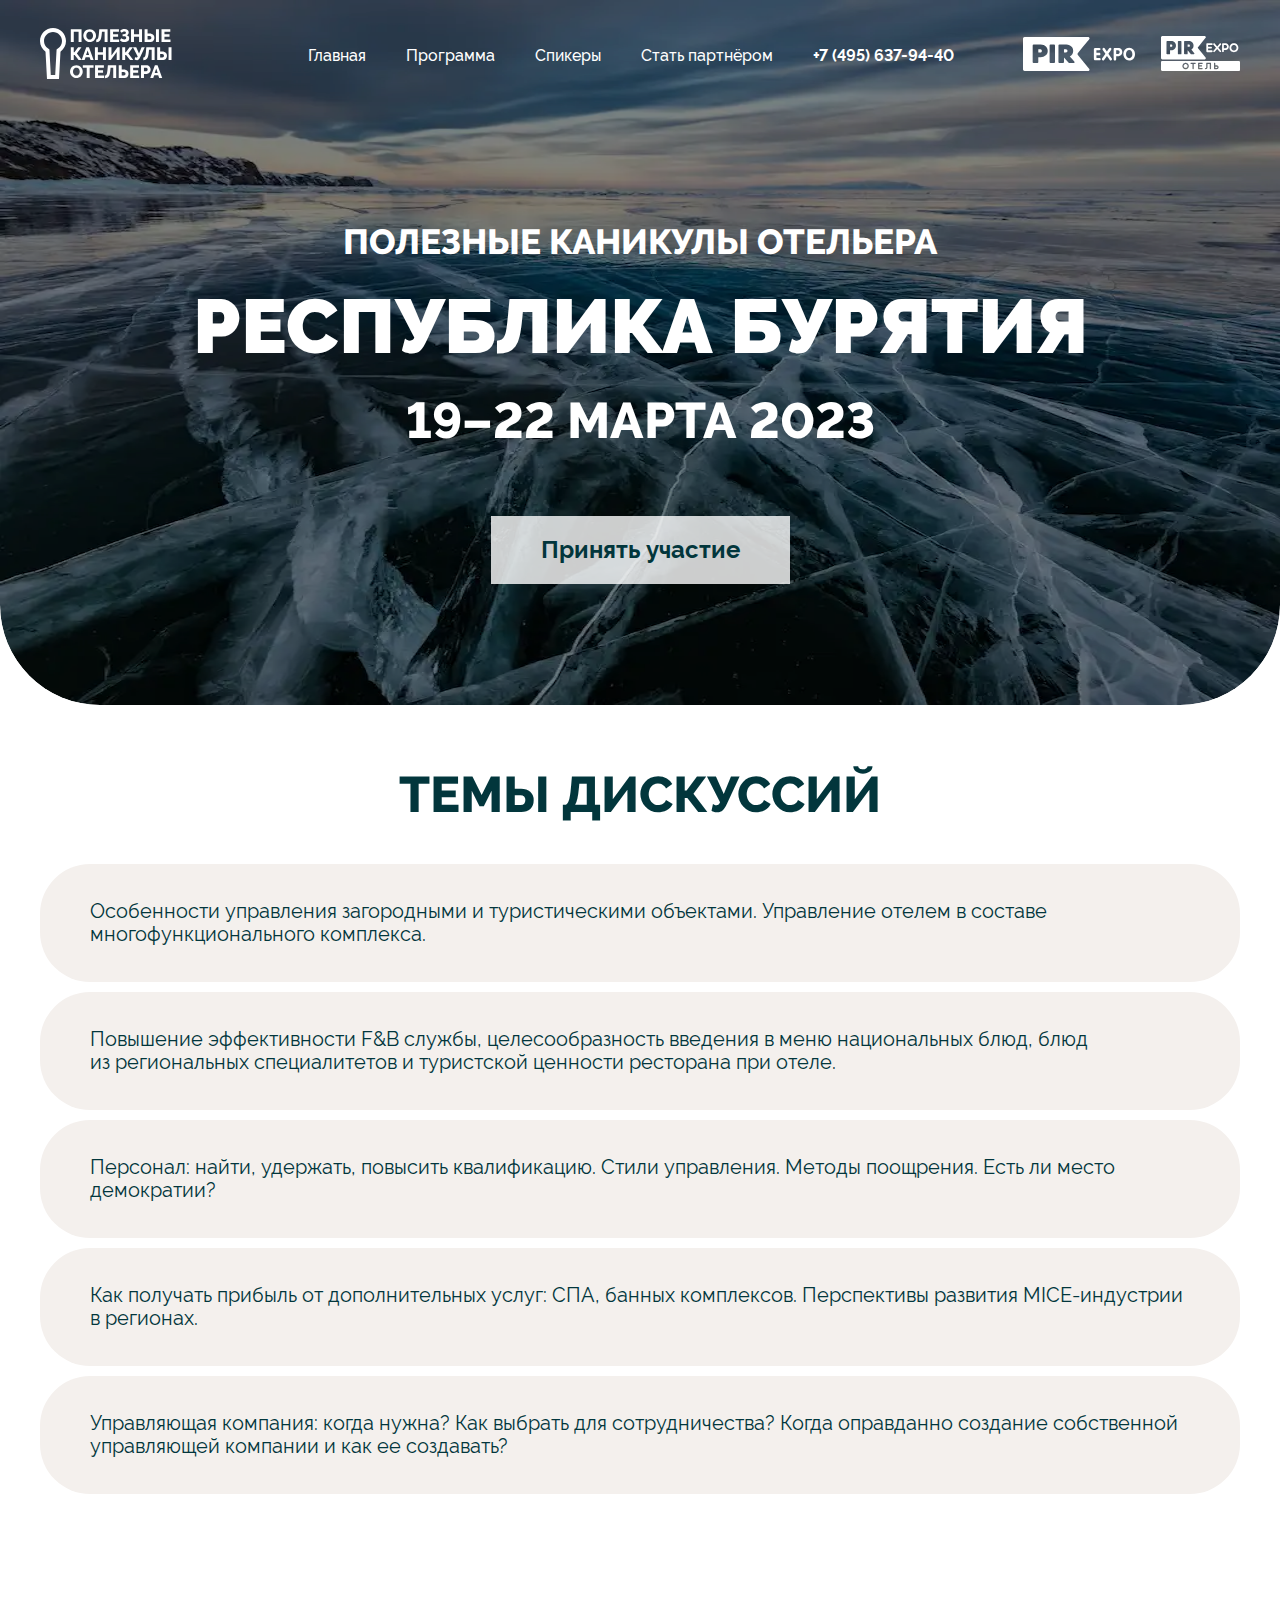
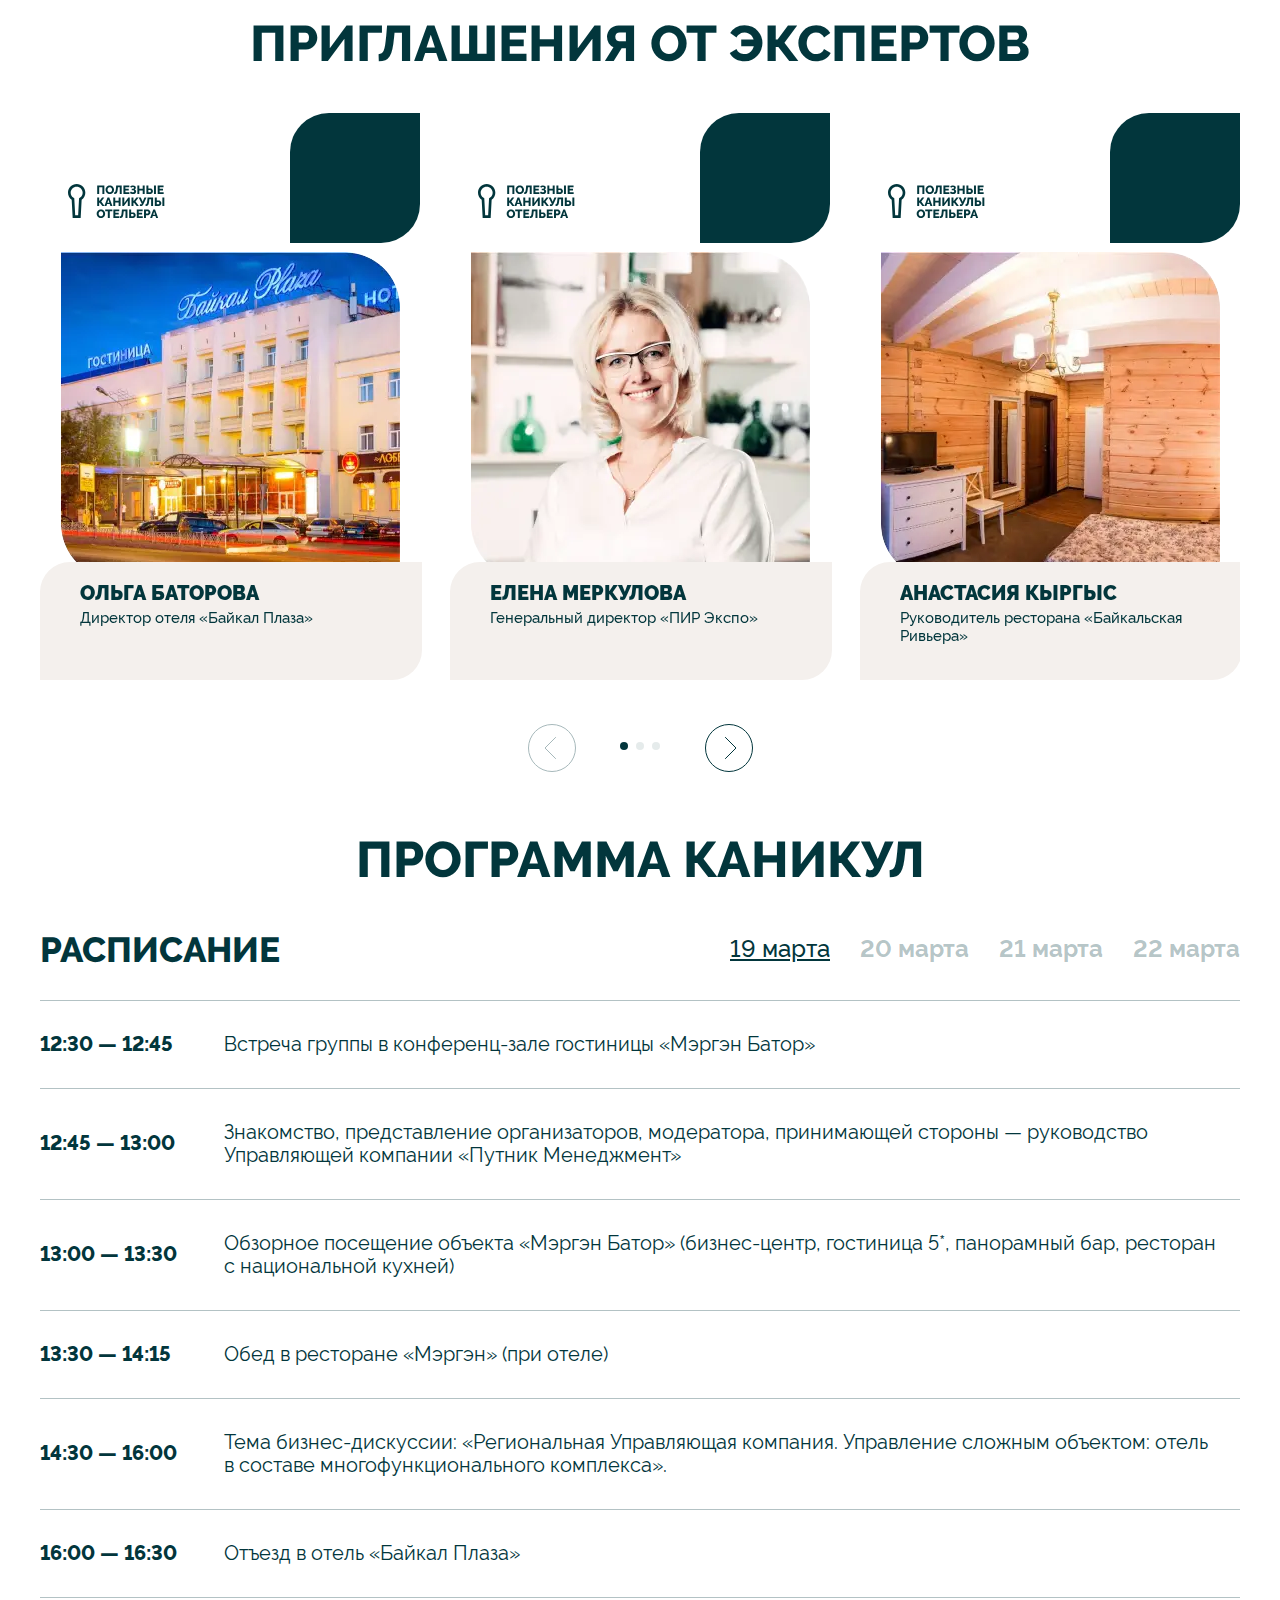
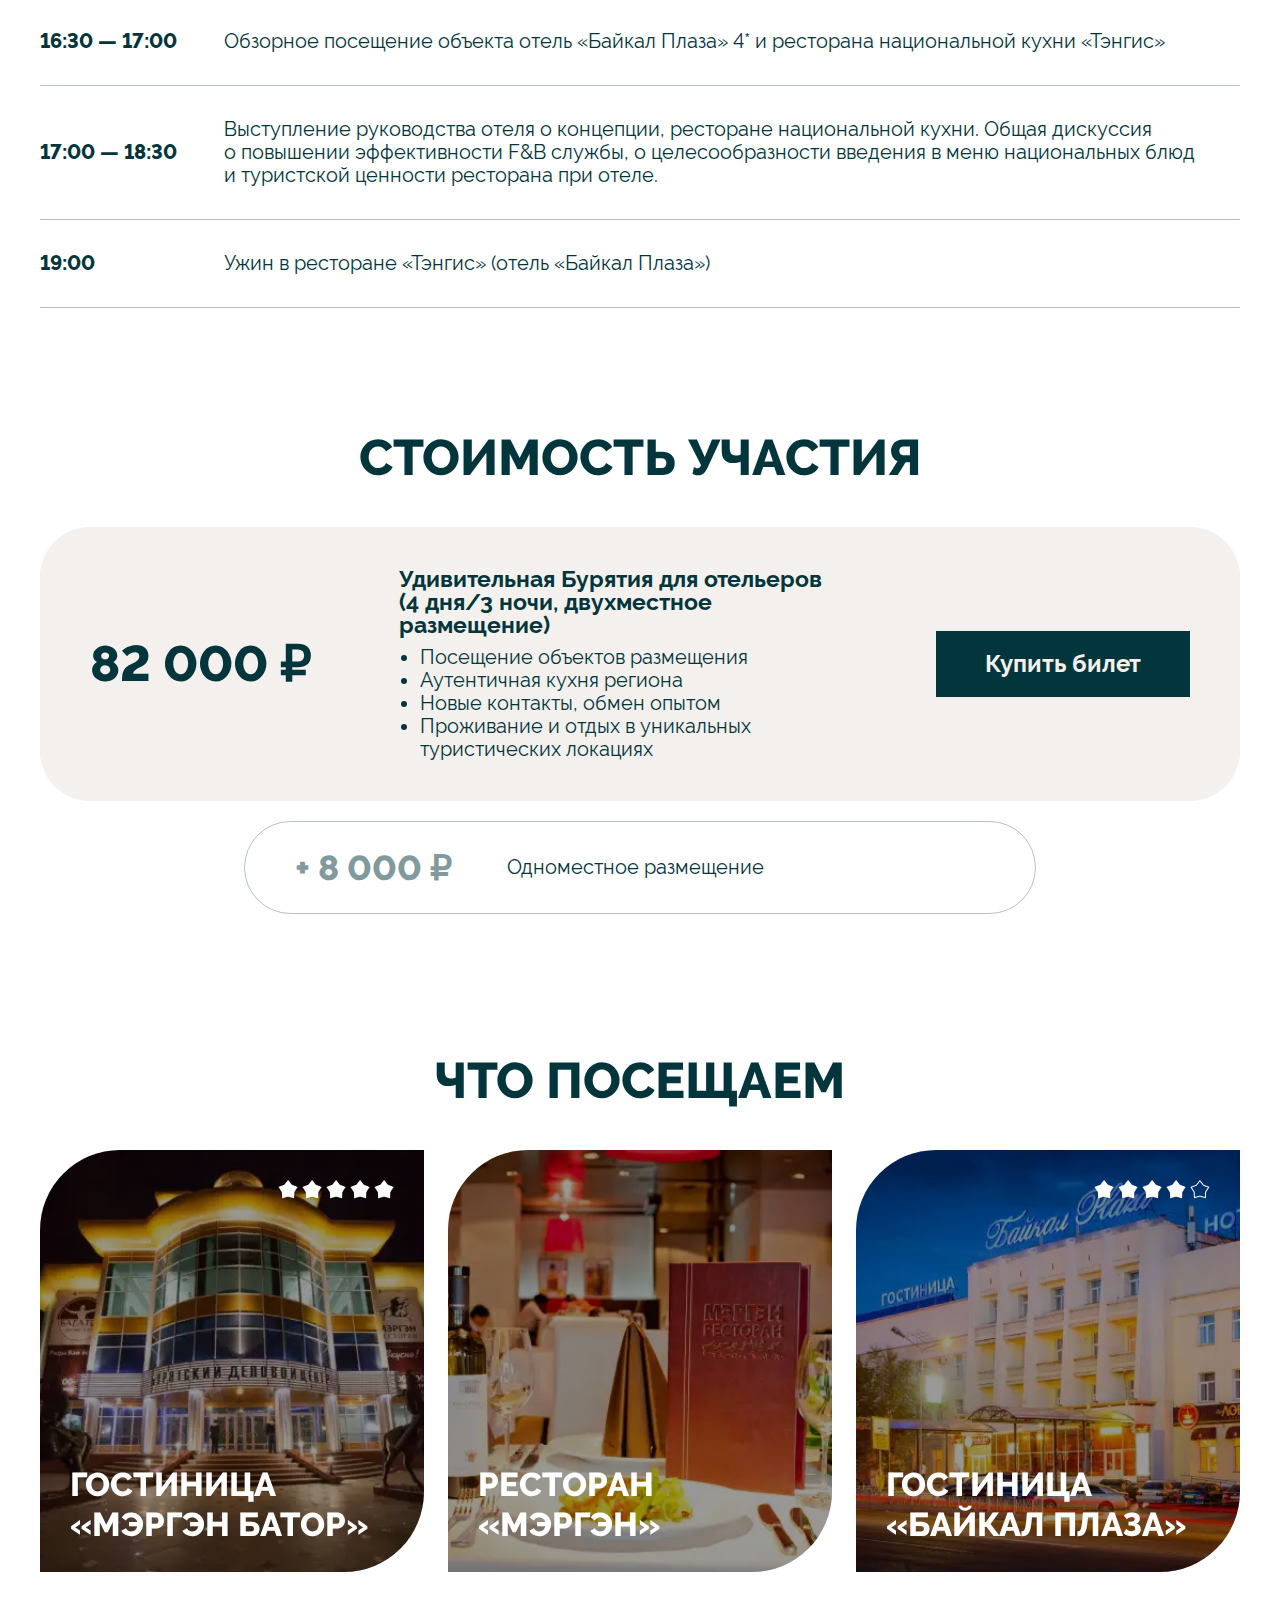
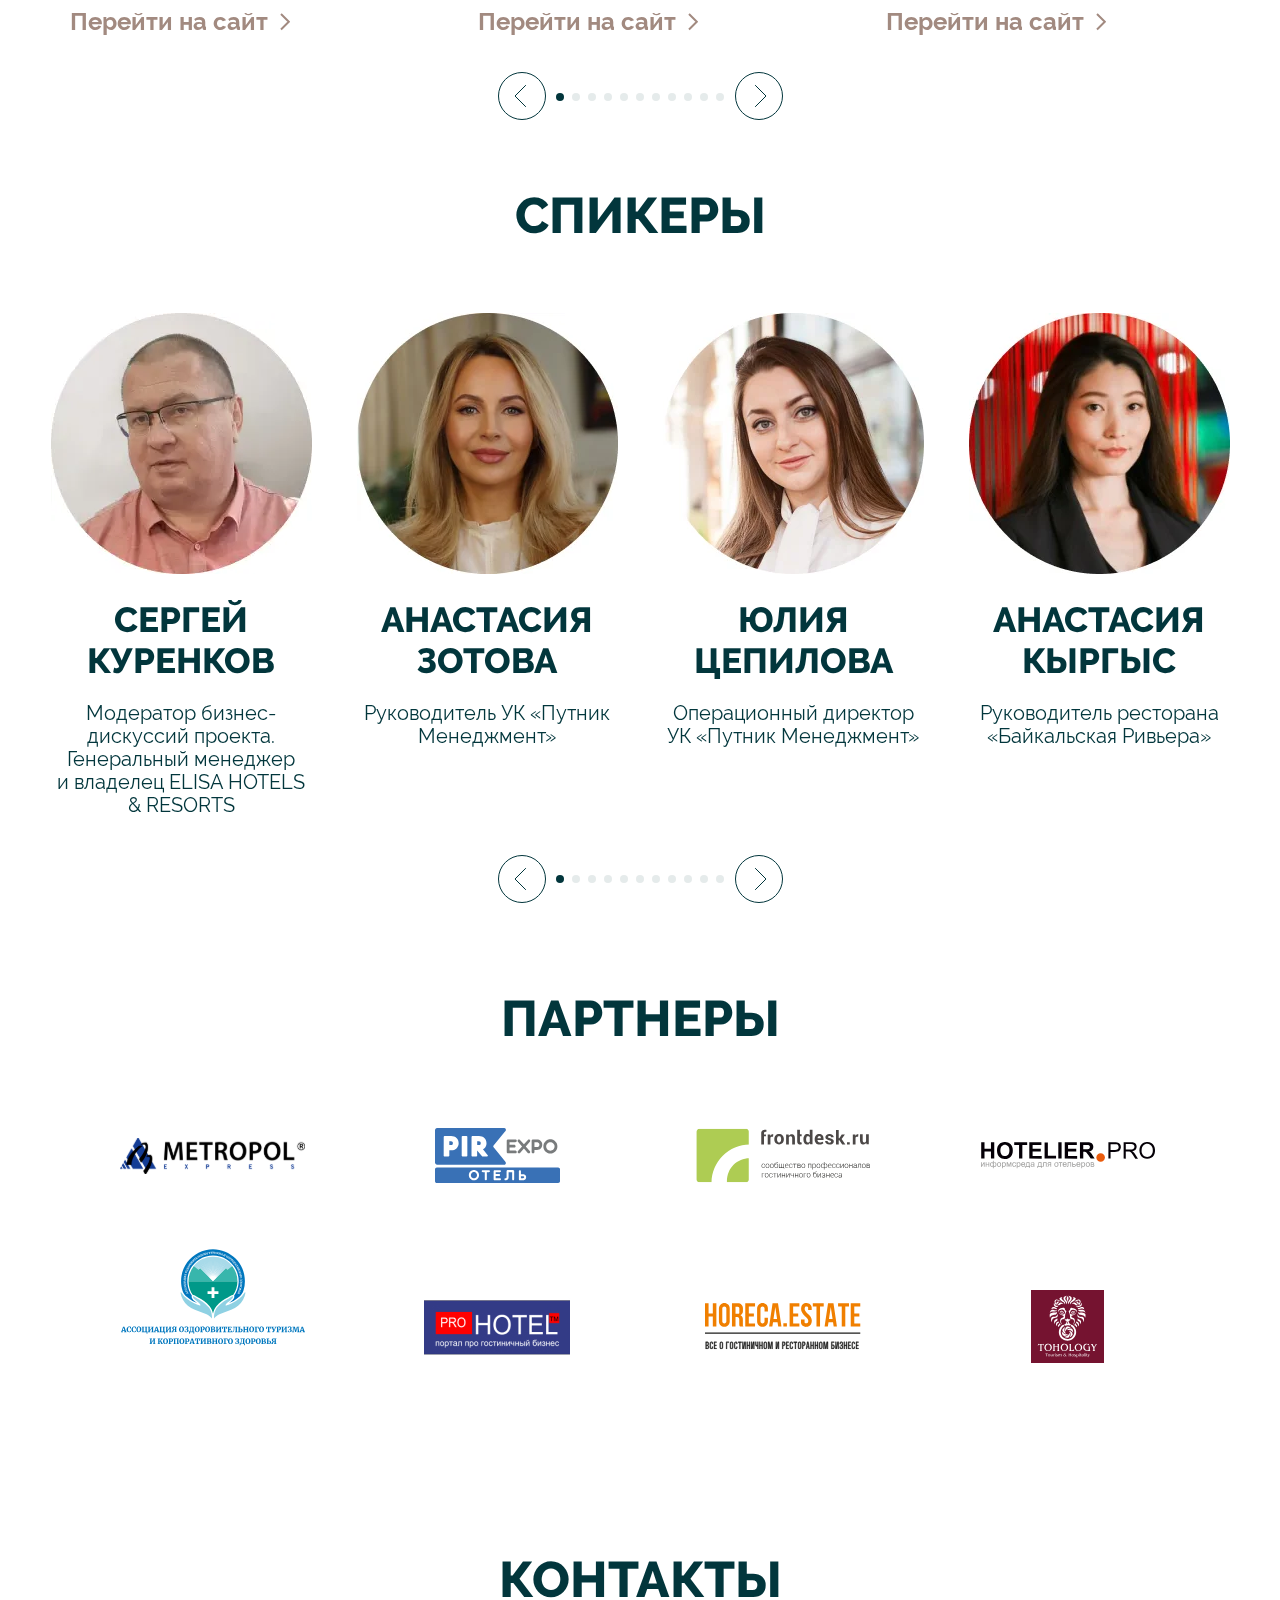
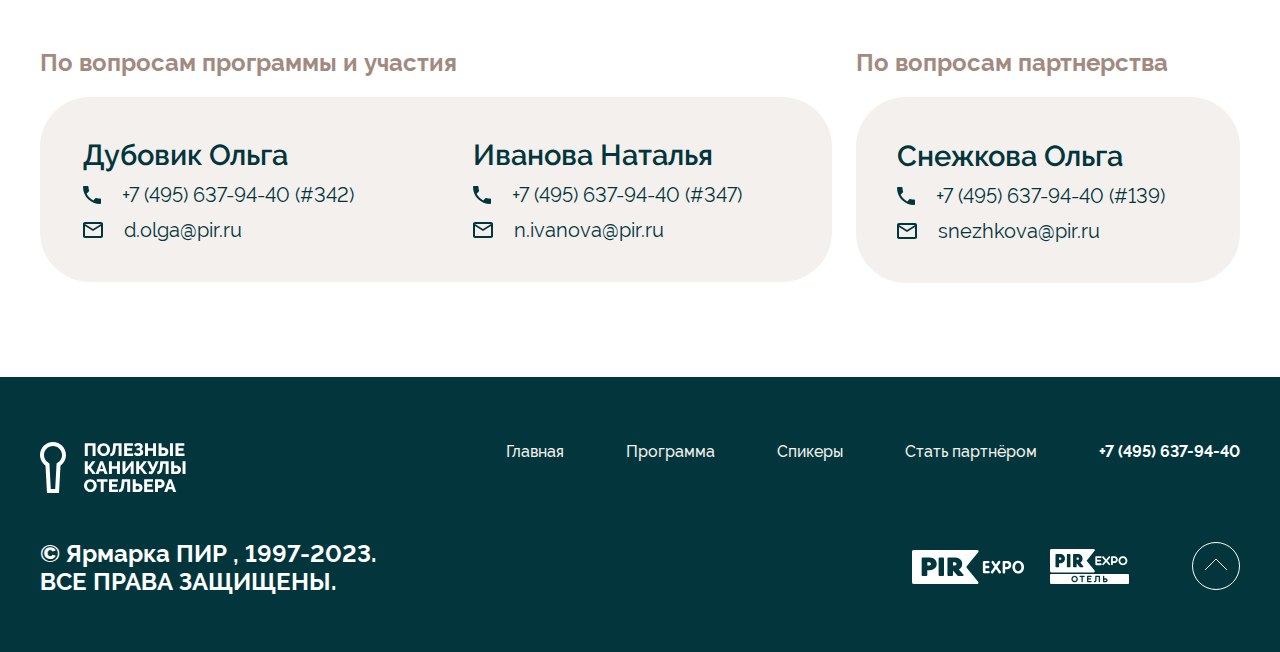
==== buryatia.html @ 6ecc2f01 "Pir-expo" ====
<!DOCTYPE html>
<html lang="ru">

<head>
  <meta charset="UTF-8">
  <meta http-equiv="X-UA-Compatible" content="IE=edge">
  <meta name="viewport" content="width=device-width, initial-scale=1.0">
  <title>Каникулы отельера - Республика Бурятия</title>
  <link rel="icon" type="image/x-icon" href="./img/favicon.ico">
  <link rel="stylesheet" href="./css/normalize.css">
  <link rel="stylesheet" href="./libs/swiper-bundle.min.css">
  <link rel="stylesheet" href="./libs/graph-modal.min.css">
  <link rel="stylesheet" href="./css/style.css">
  <link rel="stylesheet" href="./css/media.css">
  <script defer src="./libs/swiper-bundle.min.js"></script>
  <script defer src="./libs/graph-modal.min.js"></script>
  <script defer src="./js/script.js"></script>
  <script>(function (w, d, s, l, i) {
      w[l] = w[l] || []; w[l].push({
        'gtm.start':
          new Date().getTime(), event: 'gtm.js'
      }); var f = d.getElementsByTagName(s)[0],
        j = d.createElement(s), dl = l != 'dataLayer' ? '&l=' + l : ''; j.async = true; j.src =
          'https://www.googletagmanager.com/gtm.js?id=' + i + dl; f.parentNode.insertBefore(j, f);
    })(window, document, 'script', 'dataLayer', 'GTM-KJH5TBJ');</script>
</head>

<body>
  <noscript><iframe src="https://www.googletagmanager.com/ns.html?id=GTM-KJH5TBJ" height="0" width="0"
      style="display:none;visibility:hidden"></iframe></noscript>
  <header class="header buryatia">
    <div class="container">
      <div class="header__wrapper">
        <button class="burger btn-reset" aria-label="Раскрывающееся меню навигации">
          <span class="burger__line burger__line--buryatia"></span>
          <span class="burger__line burger__line--buryatia"></span>
          <span class="burger__line burger__line--buryatia"></span>
        </button>
        <a href="index.html" class="header__logo" aria-label="Логотип Полезные каникулы отельера">
          <picture class="header__logo--first">
            <!-- <source srcset="./img/mobile-h-logo.svg" media="(max-width:480px)"> -->
            <source srcset="./img/header__logo-1-mob.svg" media="(max-width:578px)">
            <img src="./img/footer__logo-1.svg" alt="Логотип Полезные каникулы отельера">
          </picture>
          <picture>
            <!-- <source srcset="./img/mobile-h-logo.svg" media="(max-width:480px)"> -->
            <source srcset="./img/header__logo-2-mob.svg" media="(max-width:578px)">
            <img src="./img/footer__logo-2.svg" alt="Логотип Полезные каникулы отельера">
          </picture>
        </a>
        <nav class="header__nav nav header__nav--buryatia">
          <ul class="nav__list list-reset">
            <li class="nav__item">
              <a href="index.html" class="nav__link nav__link--buryatia"
                aria-label="Ссылка на Главную страницу">Главная</a>
            </li>
            <li class="nav__item">
              <a href="#programme" class="nav__link nav__link--buryatia"
                aria-label="Ссылка на секцию программ">Программа</a>
            </li>
            <li class="nav__item">
              <a href="#speakers" class="nav__link nav__link--buryatia"
                aria-label="Ссылка на секцию спикеров">Спикеры</a>
            </li>
            <li class="nav__item">
              <a href="https://b24-150f9z.bitrix24.site/crm_form_ecbve/" target="_blank"
                class="nav__link nav__link--buryatia" aria-label="Ссылка на форму - стать партнёром">Стать партнёром</a>
            </li>
            <li class="nav__item">
              <a href="tel:+74956379440" class="nav__phone nav__link--buryatia"
                aria-label="Контактный телефон ПИР Экспо">
                +7 (495) 637-94-40
              </a>
            </li>
          </ul>
        </nav>
        <div class="header__logo-wrapper header__logo-wrapper--buryatia">
          <a href="https://pirexpo.com/" target="_blank" class="header__logo-expo"
            aria-label="Ссылка на сайт ПИР Экспо">
            <picture class="header__logo--second">
              <!-- <source srcset="./img/mobile-h-logo.svg" media="(max-width:480px)"> -->
              <!-- <source srcset="./img/tablet-h-logo.svg" media="(max-width:1024px)"> -->
              <img src="./img/footer__logo-pir.svg" alt="Логотип Полезные каникулы отельера">
            </picture>
          </a>
          <a href="https://pirexpo.com/themes/hotel" target="_blank" class="header__logo-hotels"
            aria-label="Ссылка на сайт ПИР Экспо, раздел отелей">
            <picture>
              <!-- <source srcset="./img/mobile-h-logo.svg" media="(max-width:480px)"> -->
              <!-- <source srcset="./img/tablet-h-logo.svg" media="(max-width:1024px)"> -->
              <img src="./img/footer__logo-hotels.svg" alt="Логотип Полезные каникулы отельера">
            </picture>
          </a>
        </div>
      </div>

    </div>
  </header>
  <main>
    <section class="hero hero__buryatia">
      <div class="hero__bg">
        <!-- <source srcset="./img/mobile-h-logo.svg" media="(max-width:480px)"> -->
        <!-- <source srcset="./img/tablet-h-logo.svg" media="(max-width:1024px)"> -->
        <img src="./img/hero-buryatia-test-2.webp" alt="Логотип Полезные каникулы отельера" class="hero__bimg">
      </div>
      <div class="container">
        <div class="hero__content">
          <div class="header__logo-wrapper header__logo-wrapper--buryatia">
            <a href="https://pirexpo.com/" target="_blank" class="header__logo-expo"
              aria-label="Ссылка на сайт ПИР Экспо">
              <picture class="header__logo--second">
                <!-- <source srcset="./img/mobile-h-logo.svg" media="(max-width:480px)"> -->
                <!-- <source srcset="./img/tablet-h-logo.svg" media="(max-width:1024px)"> -->
                <img src="./img/footer__logo-pir.svg" alt="Логотип Полезные каникулы отельера">
              </picture>
            </a>
            <a href="https://pirexpo.com/themes/hotel" target="_blank" class="header__logo-hotels"
              aria-label="Ссылка на сайт ПИР Экспо, раздел отелей">
              <picture>
                <!-- <source srcset="./img/mobile-h-logo.svg" media="(max-width:480px)"> -->
                <!-- <source srcset="./img/tablet-h-logo.svg" media="(max-width:1024px)"> -->
                <img src="./img/footer__logo-hotels.svg" alt="Логотип Полезные каникулы отельера">
              </picture>
            </a>
          </div>
          <h1 class="hero__heading title-reset">ПОЛЕЗНЫЕ КАНИКУЛЫ ОТЕЛЬЕРА</h1>
          <span class="hero__place">РЕСПУБЛИКА БУРЯТИЯ</span>
          <span class="hero__date">19–22 марта 2023</span>
          <a href="https://b24-150f9z.bitrix24.site/crm_form_nef6a/" target="_blank" class="btn hero__link"
            id="hero-link">Принять участие</a>
          <a href="tel:+74956379440" class="nav__phone nav__link--buryatia"
            aria-label="Ссылка на форму оформления билета на участие">
            +7 (495) 637-94-40
          </a>
        </div>
      </div>
    </section>
    <section class="themes">
      <div class="container">
        <h2 class="themes__title title-reset section-title">
          ТЕМЫ Дискуссий
        </h2>
        <ul class="themes__list themes-list list-reset">
          <li class="themes-list__item">
            <!-- <h3 class="themes-list__title title-reset"> -->
            <!-- когда нужна? Как выбрать для сотрудничества? Когда оправдано создание собственной управляющей компании, и&nbsp;как ее&nbsp;создавать? -->
            <!-- </h3> -->
            <p class="p-reset themes-list__desc">
              Особенности управления загородными и&nbsp;туристическими объектами. Управление отелем в&nbsp;составе
              многофункционального комплекса.
            </p>
          </li>
          <li class="themes-list__item">
            <!-- <h3 class="themes-list__title title-reset"> -->
            <!-- фестивали, анимация и&nbsp;т.д. -->
            <!-- </h3> -->
            <p class="p-reset themes-list__desc">
              Повышение эффективности F&amp;B службы, целесообразность введения в&nbsp;меню национальных блюд, блюд
              из&nbsp;региональных специалитетов и&nbsp;туристской ценности ресторана при отеле.
            </p>
          </li>
          <li class="themes-list__item">
            <!-- <h3 class="themes-list__title title-reset"> -->
            <!-- завтраки -шведка, когда это экономически выгодно, и&nbsp;как сделать вкусно, сбалансированно и&nbsp;не&nbsp;слить бюджет. Ресторан при отеле с&nbsp;аутентичной кухней как вариант привлечения клиентов для знакомства с&nbsp;регионом -->
            <!-- </h3> -->
            <p class="p-reset themes-list__desc">
              Персонал: найти, удержать, повысить квалификацию. Стили управления. Методы поощрения. Есть&nbsp;ли место
              демократии?
            </p>
          </li>
          <li class="themes-list__item">
            <!-- <h3 class="themes-list__title title-reset"> -->
            <!-- удержание, повышение квалификации и&nbsp;еще много проблем -->
            <!-- </h3> -->
            <p class="p-reset themes-list__desc">
              Как получать прибыль от&nbsp;дополнительных услуг: СПА, банных комплексов. Перспективы развития
              MICE-индустрии в&nbsp;регионах.
            </p>
          </li>
          <li class="themes-list__item">
            <!-- <h3 class="themes-list__title title-reset"> -->
            <!-- бюджетирование -->
            <!-- </h3> -->
            <p class="p-reset themes-list__desc">
              Управляющая компания: когда нужна? Как выбрать для сотрудничества? Когда оправданно создание собственной
              управляющей компании и&nbsp;как ее&nbsp;создавать?
            </p>
          </li>
          <!-- <li class="themes-list__item">
            <h3 class="themes-list__title title-reset">
              продвижение маркетинговые коллаборации, работа с&nbsp;ОТА, туроператорами.
            </h3>
            <p class="p-reset themes-list__desc">
              Управление отелем в&nbsp;составе многофункционального комплекса;
            </p>
          </li> -->
          <!-- <li class="themes-list__item">
            <h3 class="themes-list__title title-reset">
            </h3>
            <p class="p-reset themes-list__desc">

              Перспективы развития MICE-индустрии в&nbsp;регионах;
            </p>
          </li> -->
          <!-- <li class="themes-list__item">
            <h3 class="themes-list__title title-reset">
              Реконцепция, Редевелопмент старых объектов: Практические кейсы. Реальный запрос регионов&nbsp;РФ.
            </h3>
            <p class="p-reset themes-list__desc">
              Как получать прибыль от&nbsp;дополнительных услуг: СПА, банных комплексов;
            </p>
          </li> -->
        </ul>
      </div>
    </section>
    <section class="invites">
      <div class="container">
        <h2 class="title-reset section-title invites__title">
          Приглашения от экспертов
        </h2>
        <div class="swiper-container">
          <div class="swiper invites__swiper">
            <div class="swiper-wrapper">
              <div class="swiper-slide invites__card invites-card">
                <button class="btn-reset invites-card__play-mob" data-graph-path="first" data-path="olga">
                  <svg width="40" height="40" viewbox="0 0 40 40" fill="none" xmlns="http://www.w3.org/2000/svg">
                    <path opacity="0.2" fill-rule="evenodd" clip-rule="evenodd"
                      d="M20 40C31.0457 40 40 31.0457 40 20C40 8.9543 31.0457 0 20 0C8.9543 0 0 8.9543 0 20C0 31.0457 8.9543 40 20 40ZM25.7143 20L17.1429 14.7619V25.2381L25.7143 20Z"
                      fill="white" />
                    <path fill-rule="evenodd" clip-rule="evenodd"
                      d="M20.0005 31.9052C26.5753 31.9052 31.9052 26.5753 31.9052 20.0005C31.9052 13.4256 26.5753 8.0957 20.0005 8.0957C13.4256 8.0957 8.0957 13.4256 8.0957 20.0005C8.0957 26.5753 13.4256 31.9052 20.0005 31.9052ZM25.7148 20.0005L17.1433 14.7624V25.2386L25.7148 20.0005Z"
                      fill="white" />
                    <path opacity="0.3" fill-rule="evenodd" clip-rule="evenodd"
                      d="M19.9994 35.7147C28.6782 35.7147 35.7137 28.6792 35.7137 20.0004C35.7137 11.3217 28.6782 4.28613 19.9994 4.28613C11.3207 4.28613 4.28516 11.3217 4.28516 20.0004C4.28516 28.6792 11.3207 35.7147 19.9994 35.7147ZM25.7137 20.0004L17.1423 14.7623V25.2385L25.7137 20.0004Z"
                      fill="white" />
                  </svg>
                </button>
                <button class="btn-reset invites-card__play" data-graph-path="first" data-path="olga">
                  <svg width="40" height="40" viewbox="0 0 40 40" fill="none" xmlns="http://www.w3.org/2000/svg">
                    <path opacity="0.2" fill-rule="evenodd" clip-rule="evenodd"
                      d="M20 40C31.0457 40 40 31.0457 40 20C40 8.9543 31.0457 0 20 0C8.9543 0 0 8.9543 0 20C0 31.0457 8.9543 40 20 40ZM25.7143 20L17.1429 14.7619V25.2381L25.7143 20Z"
                      fill="white" />
                    <path fill-rule="evenodd" clip-rule="evenodd"
                      d="M20.0005 31.9052C26.5753 31.9052 31.9052 26.5753 31.9052 20.0005C31.9052 13.4256 26.5753 8.0957 20.0005 8.0957C13.4256 8.0957 8.0957 13.4256 8.0957 20.0005C8.0957 26.5753 13.4256 31.9052 20.0005 31.9052ZM25.7148 20.0005L17.1433 14.7624V25.2386L25.7148 20.0005Z"
                      fill="white" />
                    <path opacity="0.3" fill-rule="evenodd" clip-rule="evenodd"
                      d="M19.9994 35.7147C28.6782 35.7147 35.7137 28.6792 35.7137 20.0004C35.7137 11.3217 28.6782 4.28613 19.9994 4.28613C11.3207 4.28613 4.28516 11.3217 4.28516 20.0004C4.28516 28.6792 11.3207 35.7147 19.9994 35.7147ZM25.7137 20.0004L17.1423 14.7623V25.2385L25.7137 20.0004Z"
                      fill="white" />
                  </svg>
                  Смотреть видео
                </button>
                <div class="invites-card__top">
                  <picture>
                    <source srcset="./img/invites-logo-mob.svg" media="(max-width:578px)">
                    <source srcset="./img/invites-logo-1024.svg" media="(max-width:1180px)">
                    <img class="invites-card__logo" src="./img/invites-logo.svg"
                      alt="Логотип Полезные Каникулы Отельера">
                  </picture>
                  <div class="invites-card__decor"></div>
                </div>
                <div class="invites-card__main">
                  <picture>
                    <source srcset="./img/invites-5-mob.webp" media="(max-width:578px)">
                    <source srcset="./img/invites-5-768.webp" media="(max-width:998px)">
                    <source srcset="./img/invites-5-1024.webp" media="(max-width:1180px)">
                    <img class="invites-card__img" src="./img/invites-1.webp"
                      alt="Изображение места которое приглашает">
                  </picture>
                  <h3 class="title-reset invites-card__place">
                    Ресторан<br>&laquo;Байкал Плаза&raquo;
                  </h3>
                  <div class="invites-card__desc">
                    <h3 class="title-reset invites-card__name">
                      Ольга Баторова
                    </h3>
                    <p class="p-reset invites-card__pos">
                      Директор отеля &laquo;Байкал Плаза&raquo;
                    </p>
                  </div>
                </div>
              </div>
              <div class="swiper-slide invites__card invites-card">
                <button class="btn-reset invites-card__play-mob" data-graph-path="first" data-path="elena">
                  <svg width="40" height="40" viewbox="0 0 40 40" fill="none" xmlns="http://www.w3.org/2000/svg">
                    <path opacity="0.2" fill-rule="evenodd" clip-rule="evenodd"
                      d="M20 40C31.0457 40 40 31.0457 40 20C40 8.9543 31.0457 0 20 0C8.9543 0 0 8.9543 0 20C0 31.0457 8.9543 40 20 40ZM25.7143 20L17.1429 14.7619V25.2381L25.7143 20Z"
                      fill="white" />
                    <path fill-rule="evenodd" clip-rule="evenodd"
                      d="M20.0005 31.9052C26.5753 31.9052 31.9052 26.5753 31.9052 20.0005C31.9052 13.4256 26.5753 8.0957 20.0005 8.0957C13.4256 8.0957 8.0957 13.4256 8.0957 20.0005C8.0957 26.5753 13.4256 31.9052 20.0005 31.9052ZM25.7148 20.0005L17.1433 14.7624V25.2386L25.7148 20.0005Z"
                      fill="white" />
                    <path opacity="0.3" fill-rule="evenodd" clip-rule="evenodd"
                      d="M19.9994 35.7147C28.6782 35.7147 35.7137 28.6792 35.7137 20.0004C35.7137 11.3217 28.6782 4.28613 19.9994 4.28613C11.3207 4.28613 4.28516 11.3217 4.28516 20.0004C4.28516 28.6792 11.3207 35.7147 19.9994 35.7147ZM25.7137 20.0004L17.1423 14.7623V25.2385L25.7137 20.0004Z"
                      fill="white" />
                  </svg>
                </button>
                <button class="btn-reset invites-card__play" data-graph-path="first" data-path="elena">
                  <svg width="40" height="40" viewbox="0 0 40 40" fill="none" xmlns="http://www.w3.org/2000/svg">
                    <path opacity="0.2" fill-rule="evenodd" clip-rule="evenodd"
                      d="M20 40C31.0457 40 40 31.0457 40 20C40 8.9543 31.0457 0 20 0C8.9543 0 0 8.9543 0 20C0 31.0457 8.9543 40 20 40ZM25.7143 20L17.1429 14.7619V25.2381L25.7143 20Z"
                      fill="white" />
                    <path fill-rule="evenodd" clip-rule="evenodd"
                      d="M20.0005 31.9052C26.5753 31.9052 31.9052 26.5753 31.9052 20.0005C31.9052 13.4256 26.5753 8.0957 20.0005 8.0957C13.4256 8.0957 8.0957 13.4256 8.0957 20.0005C8.0957 26.5753 13.4256 31.9052 20.0005 31.9052ZM25.7148 20.0005L17.1433 14.7624V25.2386L25.7148 20.0005Z"
                      fill="white" />
                    <path opacity="0.3" fill-rule="evenodd" clip-rule="evenodd"
                      d="M19.9994 35.7147C28.6782 35.7147 35.7137 28.6792 35.7137 20.0004C35.7137 11.3217 28.6782 4.28613 19.9994 4.28613C11.3207 4.28613 4.28516 11.3217 4.28516 20.0004C4.28516 28.6792 11.3207 35.7147 19.9994 35.7147ZM25.7137 20.0004L17.1423 14.7623V25.2385L25.7137 20.0004Z"
                      fill="white" />
                  </svg>
                  Смотреть видео
                </button>
                <div class="invites-card__top">
                  <picture>
                    <source srcset="./img/invites-logo-mob.svg" media="(max-width:578px)">
                    <source srcset="./img/invites-logo-1024.svg" media="(max-width:1180px)">
                    <img class="invites-card__logo" src="./img/invites-logo.svg"
                      alt="Логотип Полезные Каникулы Отельера">
                  </picture>
                  <div class="invites-card__decor"></div>
                </div>
                <div class="invites-card__main">
                  <picture>
                    <source srcset="./img/invites-4-mob.webp" media="(max-width:578px)">
                    <source srcset="./img/invites-4-768.webp" media="(max-width:998px)">
                    <source srcset="./img/invites-4-1024.webp" media="(max-width:1180px)">
                    <img class="invites-card__img" src="./img/invites-2.webp"
                      alt="Изображение места которое приглашает">
                  </picture>
                  <h3 class="title-reset invites-card__place">
                    Генеральный директор<br>&laquo;ПИР Экспо&raquo;
                  </h3>
                  <div class="invites-card__desc">
                    <h3 class="title-reset invites-card__name">
                      Елена Меркулова
                    </h3>
                    <p class="p-reset invites-card__pos">
                      Генеральный директор &laquo;ПИР Экспо&raquo;
                    </p>
                  </div>
                </div>
              </div>
              <div class="swiper-slide invites__card invites-card">
                <button class="btn-reset invites-card__play-mob" data-graph-path="first" data-path="kirgis">
                  <svg width="40" height="40" viewbox="0 0 40 40" fill="none" xmlns="http://www.w3.org/2000/svg">
                    <path opacity="0.2" fill-rule="evenodd" clip-rule="evenodd"
                      d="M20 40C31.0457 40 40 31.0457 40 20C40 8.9543 31.0457 0 20 0C8.9543 0 0 8.9543 0 20C0 31.0457 8.9543 40 20 40ZM25.7143 20L17.1429 14.7619V25.2381L25.7143 20Z"
                      fill="white" />
                    <path fill-rule="evenodd" clip-rule="evenodd"
                      d="M20.0005 31.9052C26.5753 31.9052 31.9052 26.5753 31.9052 20.0005C31.9052 13.4256 26.5753 8.0957 20.0005 8.0957C13.4256 8.0957 8.0957 13.4256 8.0957 20.0005C8.0957 26.5753 13.4256 31.9052 20.0005 31.9052ZM25.7148 20.0005L17.1433 14.7624V25.2386L25.7148 20.0005Z"
                      fill="white" />
                    <path opacity="0.3" fill-rule="evenodd" clip-rule="evenodd"
                      d="M19.9994 35.7147C28.6782 35.7147 35.7137 28.6792 35.7137 20.0004C35.7137 11.3217 28.6782 4.28613 19.9994 4.28613C11.3207 4.28613 4.28516 11.3217 4.28516 20.0004C4.28516 28.6792 11.3207 35.7147 19.9994 35.7147ZM25.7137 20.0004L17.1423 14.7623V25.2385L25.7137 20.0004Z"
                      fill="white" />
                  </svg>
                </button>
                <button class="btn-reset invites-card__play" data-graph-path="first" data-path="kirgis">
                  <svg width="40" height="40" viewbox="0 0 40 40" fill="none" xmlns="http://www.w3.org/2000/svg">
                    <path opacity="0.2" fill-rule="evenodd" clip-rule="evenodd"
                      d="M20 40C31.0457 40 40 31.0457 40 20C40 8.9543 31.0457 0 20 0C8.9543 0 0 8.9543 0 20C0 31.0457 8.9543 40 20 40ZM25.7143 20L17.1429 14.7619V25.2381L25.7143 20Z"
                      fill="white" />
                    <path fill-rule="evenodd" clip-rule="evenodd"
                      d="M20.0005 31.9052C26.5753 31.9052 31.9052 26.5753 31.9052 20.0005C31.9052 13.4256 26.5753 8.0957 20.0005 8.0957C13.4256 8.0957 8.0957 13.4256 8.0957 20.0005C8.0957 26.5753 13.4256 31.9052 20.0005 31.9052ZM25.7148 20.0005L17.1433 14.7624V25.2386L25.7148 20.0005Z"
                      fill="white" />
                    <path opacity="0.3" fill-rule="evenodd" clip-rule="evenodd"
                      d="M19.9994 35.7147C28.6782 35.7147 35.7137 28.6792 35.7137 20.0004C35.7137 11.3217 28.6782 4.28613 19.9994 4.28613C11.3207 4.28613 4.28516 11.3217 4.28516 20.0004C4.28516 28.6792 11.3207 35.7147 19.9994 35.7147ZM25.7137 20.0004L17.1423 14.7623V25.2385L25.7137 20.0004Z"
                      fill="white" />
                  </svg>
                  Смотреть видео
                </button>
                <div class="invites-card__top">
                  <picture>
                    <source srcset="./img/invites-logo-mob.svg" media="(max-width:578px)">
                    <source srcset="./img/invites-logo-1024.svg" media="(max-width:1180px)">
                    <img class="invites-card__logo" src="./img/invites-logo.svg"
                      alt="Логотип Полезные Каникулы Отельера">
                  </picture>
                  <div class="invites-card__decor"></div>
                </div>
                <div class="invites-card__main">
                  <picture>
                    <source srcset="./img/invites-2-mob.webp" media="(max-width:578px)">
                    <source srcset="./img/invites-2-768.webp" media="(max-width:998px)">
                    <source srcset="./img/invites-2-1024.webp" media="(max-width:1180px)">
                    <img class="invites-card__img" src="./img/invites-4.webp"
                      alt="Изображение места которое приглашает">
                  </picture>
                  <h3 class="title-reset invites-card__place">
                    Ресторан<br>&laquo;Байкальская Ривьера&raquo;
                  </h3>
                  <div class="invites-card__desc">
                    <h3 class="title-reset invites-card__name">
                      Анастасия Кыргыс
                    </h3>
                    <p class="p-reset invites-card__pos">
                      Руководитель ресторана &laquo;Байкальская Ривьера&raquo;
                    </p>
                  </div>
                </div>
              </div>
              <div class="swiper-slide invites__card invites-card">
                <button class="btn-reset invites-card__play-mob" data-graph-path="first" data-path="nadmitov">
                  <svg width="40" height="40" viewbox="0 0 40 40" fill="none" xmlns="http://www.w3.org/2000/svg">
                    <path opacity="0.2" fill-rule="evenodd" clip-rule="evenodd"
                      d="M20 40C31.0457 40 40 31.0457 40 20C40 8.9543 31.0457 0 20 0C8.9543 0 0 8.9543 0 20C0 31.0457 8.9543 40 20 40ZM25.7143 20L17.1429 14.7619V25.2381L25.7143 20Z"
                      fill="white" />
                    <path fill-rule="evenodd" clip-rule="evenodd"
                      d="M20.0005 31.9052C26.5753 31.9052 31.9052 26.5753 31.9052 20.0005C31.9052 13.4256 26.5753 8.0957 20.0005 8.0957C13.4256 8.0957 8.0957 13.4256 8.0957 20.0005C8.0957 26.5753 13.4256 31.9052 20.0005 31.9052ZM25.7148 20.0005L17.1433 14.7624V25.2386L25.7148 20.0005Z"
                      fill="white" />
                    <path opacity="0.3" fill-rule="evenodd" clip-rule="evenodd"
                      d="M19.9994 35.7147C28.6782 35.7147 35.7137 28.6792 35.7137 20.0004C35.7137 11.3217 28.6782 4.28613 19.9994 4.28613C11.3207 4.28613 4.28516 11.3217 4.28516 20.0004C4.28516 28.6792 11.3207 35.7147 19.9994 35.7147ZM25.7137 20.0004L17.1423 14.7623V25.2385L25.7137 20.0004Z"
                      fill="white" />
                  </svg>
                </button>
                <button class="btn-reset invites-card__play" data-graph-path="first" data-path="nadmitov">
                  <svg width="40" height="40" viewbox="0 0 40 40" fill="none" xmlns="http://www.w3.org/2000/svg">
                    <path opacity="0.2" fill-rule="evenodd" clip-rule="evenodd"
                      d="M20 40C31.0457 40 40 31.0457 40 20C40 8.9543 31.0457 0 20 0C8.9543 0 0 8.9543 0 20C0 31.0457 8.9543 40 20 40ZM25.7143 20L17.1429 14.7619V25.2381L25.7143 20Z"
                      fill="white" />
                    <path fill-rule="evenodd" clip-rule="evenodd"
                      d="M20.0005 31.9052C26.5753 31.9052 31.9052 26.5753 31.9052 20.0005C31.9052 13.4256 26.5753 8.0957 20.0005 8.0957C13.4256 8.0957 8.0957 13.4256 8.0957 20.0005C8.0957 26.5753 13.4256 31.9052 20.0005 31.9052ZM25.7148 20.0005L17.1433 14.7624V25.2386L25.7148 20.0005Z"
                      fill="white" />
                    <path opacity="0.3" fill-rule="evenodd" clip-rule="evenodd"
                      d="M19.9994 35.7147C28.6782 35.7147 35.7137 28.6792 35.7137 20.0004C35.7137 11.3217 28.6782 4.28613 19.9994 4.28613C11.3207 4.28613 4.28516 11.3217 4.28516 20.0004C4.28516 28.6792 11.3207 35.7147 19.9994 35.7147ZM25.7137 20.0004L17.1423 14.7623V25.2385L25.7137 20.0004Z"
                      fill="white" />
                  </svg>
                  Смотреть видео
                </button>
                <div class="invites-card__top">
                  <picture>
                    <source srcset="./img/invites-logo-mob.svg" media="(max-width:578px)">
                    <source srcset="./img/invites-logo-1024.svg" media="(max-width:1180px)">
                    <img class="invites-card__logo" src="./img/invites-logo.svg"
                      alt="Логотип Полезные Каникулы Отельера">
                  </picture>
                  <div class="invites-card__decor"></div>
                </div>
                <div class="invites-card__main">
                  <picture>
                    <source srcset="./img/invites-3-mob.webp" media="(max-width:578px)">
                    <source srcset="./img/invites-3-768.webp" media="(max-width:998px)">
                    <source srcset="./img/invites-3-1024.webp" media="(max-width:1180px)">
                    <img class="invites-card__img" src="./img/invites-3.webp"
                      alt="Изображение места которое приглашает">
                  </picture>
                  <h3 class="title-reset invites-card__place">
                    Ресторан<br>&laquo;Тэнгис&raquo;
                  </h3>
                  <div class="invites-card__desc">
                    <h3 class="title-reset invites-card__name">
                      Константин Надмитов
                    </h3>
                    <p class="p-reset invites-card__pos">
                      Директор ресторана &laquo;Тэнгис&raquo;
                    </p>
                  </div>
                </div>
              </div>
              <div class="swiper-slide invites__card invites-card">
                <button class="btn-reset invites-card__play-mob" data-graph-path="first" data-path="irinchin">
                  <svg width="40" height="40" viewbox="0 0 40 40" fill="none" xmlns="http://www.w3.org/2000/svg">
                    <path opacity="0.2" fill-rule="evenodd" clip-rule="evenodd"
                      d="M20 40C31.0457 40 40 31.0457 40 20C40 8.9543 31.0457 0 20 0C8.9543 0 0 8.9543 0 20C0 31.0457 8.9543 40 20 40ZM25.7143 20L17.1429 14.7619V25.2381L25.7143 20Z"
                      fill="white" />
                    <path fill-rule="evenodd" clip-rule="evenodd"
                      d="M20.0005 31.9052C26.5753 31.9052 31.9052 26.5753 31.9052 20.0005C31.9052 13.4256 26.5753 8.0957 20.0005 8.0957C13.4256 8.0957 8.0957 13.4256 8.0957 20.0005C8.0957 26.5753 13.4256 31.9052 20.0005 31.9052ZM25.7148 20.0005L17.1433 14.7624V25.2386L25.7148 20.0005Z"
                      fill="white" />
                    <path opacity="0.3" fill-rule="evenodd" clip-rule="evenodd"
                      d="M19.9994 35.7147C28.6782 35.7147 35.7137 28.6792 35.7137 20.0004C35.7137 11.3217 28.6782 4.28613 19.9994 4.28613C11.3207 4.28613 4.28516 11.3217 4.28516 20.0004C4.28516 28.6792 11.3207 35.7147 19.9994 35.7147ZM25.7137 20.0004L17.1423 14.7623V25.2385L25.7137 20.0004Z"
                      fill="white" />
                  </svg>
                </button>
                <button class="btn-reset invites-card__play" data-graph-path="first" data-path="irinchin">
                  <svg width="40" height="40" viewbox="0 0 40 40" fill="none" xmlns="http://www.w3.org/2000/svg">
                    <path opacity="0.2" fill-rule="evenodd" clip-rule="evenodd"
                      d="M20 40C31.0457 40 40 31.0457 40 20C40 8.9543 31.0457 0 20 0C8.9543 0 0 8.9543 0 20C0 31.0457 8.9543 40 20 40ZM25.7143 20L17.1429 14.7619V25.2381L25.7143 20Z"
                      fill="white" />
                    <path fill-rule="evenodd" clip-rule="evenodd"
                      d="M20.0005 31.9052C26.5753 31.9052 31.9052 26.5753 31.9052 20.0005C31.9052 13.4256 26.5753 8.0957 20.0005 8.0957C13.4256 8.0957 8.0957 13.4256 8.0957 20.0005C8.0957 26.5753 13.4256 31.9052 20.0005 31.9052ZM25.7148 20.0005L17.1433 14.7624V25.2386L25.7148 20.0005Z"
                      fill="white" />
                    <path opacity="0.3" fill-rule="evenodd" clip-rule="evenodd"
                      d="M19.9994 35.7147C28.6782 35.7147 35.7137 28.6792 35.7137 20.0004C35.7137 11.3217 28.6782 4.28613 19.9994 4.28613C11.3207 4.28613 4.28516 11.3217 4.28516 20.0004C4.28516 28.6792 11.3207 35.7147 19.9994 35.7147ZM25.7137 20.0004L17.1423 14.7623V25.2385L25.7137 20.0004Z"
                      fill="white" />
                  </svg>
                  Смотреть видео
                </button>
                <div class="invites-card__top">
                  <picture>
                    <source srcset="./img/invites-logo-mob.svg" media="(max-width:578px)">
                    <source srcset="./img/invites-logo-1024.svg" media="(max-width:1180px)">
                    <img class="invites-card__logo" src="./img/invites-logo.svg"
                      alt="Логотип Полезные Каникулы Отельера">
                  </picture>
                  <div class="invites-card__decor"></div>
                </div>
                <div class="invites-card__main">
                  <picture>
                    <source srcset="./img/invites-1-mob.webp" media="(max-width:578px)">
                    <source srcset="./img/invites-1-768.webp" media="(max-width:998px)">
                    <source srcset="./img/invites-1-1024.webp" media="(max-width:1180px)">
                    <img class="invites-card__img" src="./img/invites-5.webp"
                      alt="Изображение места которое приглашает">
                  </picture>
                  <h3 class="title-reset invites-card__place">
                    Ресторан<br>&laquo;Мэргэн&raquo;
                  </h3>
                  <div class="invites-card__desc">
                    <h3 class="title-reset invites-card__name">
                      Иринчеев и Колм
                    </h3>
                    <p class="p-reset invites-card__pos">
                      Банкетный менеджер и&nbsp;шеф-повар, управляющая ресторана &laquo;Мэргэн&raquo;
                    </p>
                  </div>
                </div>
              </div>
            </div>
          </div>
          <div id="swiper-prev-4" class="swiper-button-prev swiper-button-prev4"></div>
          <div id="swiper-next-4" class="swiper-button-next swiper-button-next4"></div>
          <div id="swiper-pag-4" class="swiper-pagination swiper-pagination4"></div>
        </div>
      </div>
    </section>
    <section class="programme" id="programme">
      <div class="container">
        <h2 class="programme__title title-reset section-title">
          ПРОГРАММА КАНИКУЛ
        </h2>
        <div class="programme__top">
          <h3 class="programme__schedule title-reset">
            Расписание
          </h3>
          <ul class="programme__list-date programme-dates list-reset">
            <li class="programme-dates__item">
              <button class="btn-reset programme__date programme__date--active" data-path="one"
                aria-label="Кнопка переключающая дату расписания">19 марта</button>
            </li>
            <li class="programme-dates__item">
              <button class="btn-reset programme__date" data-path="two"
                aria-label="Кнопка переключающая дату расписания">20 марта</button>
            </li>
            <li class="programme-dates__item">
              <button class="btn-reset programme__date" data-path="three"
                aria-label="Кнопка переключающая дату расписания">21 марта</button>
            </li>
            <li class="programme-dates__item">
              <button class="btn-reset programme__date" data-path="four"
                aria-label="Кнопка переключающая дату расписания">22 марта</button>
            </li>
          </ul>
          <div class="programme__pagination">
            <button class="btn-reset programme__btn programme__btn--prev programme__btn--disabled">
              <svg width="48" height="48" viewbox="0 0 48 48" fill="none" xmlns="http://www.w3.org/2000/svg">
                <g opacity="0.3">
                  <path d="M27.8492 13.1508L17 24L27.8492 34.8492" stroke="#02363C" />
                  <rect x="0.5" y="47.5" width="47" height="47" rx="23.5" transform="rotate(-90 0.5 47.5)"
                    stroke="#02363C" />
                </g>
              </svg>
            </button>
            <button class="btn-reset programme__btn programme__btn--next">
              <svg width="48" height="48" viewbox="0 0 48 48" fill="none" xmlns="http://www.w3.org/2000/svg">
                <path d="M20.1508 34.8492L31 24L20.1508 13.1508" stroke="#02363C" />
                <rect x="47.5" y="0.5" width="47" height="47" rx="23.5" transform="rotate(90 47.5 0.5)"
                  stroke="#02363C" />
              </svg>
            </button>
          </div>
        </div>
        <div class="tabs-content">
          <div class="programme__bottom programme-content programme-content--active" data-target="one">
            <ul class="programme__list programme-list list-reset">
              <li class="programme-list__item">
                <div class="programme-list__item-wrapper">

                  <span class="programme-list__time">12:30&nbsp;&mdash;&nbsp;12:45</span>
                </div>
                <p class="p-reset programme-list__desc">
                  Встреча группы в&nbsp;конференц-зале гостиницы &laquo;Мэргэн Батор&raquo;
                </p>
              </li>
              <li class="programme-list__item">
                <div class="programme-list__item-wrapper">

                  <span class="programme-list__time">12:45&nbsp;&mdash;&nbsp;13:00</span>
                </div>
                <p class="p-reset programme-list__desc">
                  Знакомство, представление организаторов, модератора, принимающей стороны&nbsp;&mdash; руководство
                  Управляющей компании &laquo;Путник Менеджмент&raquo;
                </p>
              </li>
              <li class="programme-list__item">
                <div class="programme-list__item-wrapper">

                  <span class="programme-list__time">13:00&nbsp;&mdash;&nbsp;13:30</span>
                </div>
                <p class="p-reset programme-list__desc">
                  Обзорное посещение объекта &laquo;Мэргэн Батор&raquo; (бизнес-центр, гостиница&nbsp;5*, панорамный
                  бар, ресторан с&nbsp;национальной кухней)
                </p>
              </li>
              <li class="programme-list__item">
                <div class="programme-list__item-wrapper">

                  <span class="programme-list__time">13:30&nbsp;&mdash;&nbsp;14:15</span>
                </div>
                <p class="p-reset programme-list__desc">
                  Обед в&nbsp;ресторане &laquo;Мэргэн&raquo; (при отеле)
                </p>
              </li>
              <li class="programme-list__item">
                <div class="programme-list__item-wrapper">

                  <span class="programme-list__time">14:30&nbsp;&mdash;&nbsp;16:00</span>
                </div>
                <p class="p-reset programme-list__desc">
                  Тема бизнес-дискуссии: &laquo;Региональная Управляющая компания. Управление сложным объектом: отель
                  в&nbsp;составе многофункционального комплекса&raquo;.
                </p>
              </li>
              <li class="programme-list__item">
                <div class="programme-list__item-wrapper">

                  <span class="programme-list__time">16:00&nbsp;&mdash;&nbsp;16:30</span>
                </div>
                <p class="p-reset programme-list__desc">
                  Отъезд в&nbsp;отель &laquo;Байкал Плаза&raquo;
                </p>
              </li>
              <li class="programme-list__item">
                <div class="programme-list__item-wrapper">

                  <span class="programme-list__time">16:30&nbsp;&mdash;&nbsp;17:00</span>
                </div>
                <p class="p-reset programme-list__desc">
                  Обзорное посещение объекта отель &laquo;Байкал Плаза&raquo; 4*&nbsp;и&nbsp;ресторана национальной
                  кухни &laquo;Тэнгис&raquo;
                </p>
              </li>
              <li class="programme-list__item">
                <div class="programme-list__item-wrapper">

                  <span class="programme-list__time">17:00&nbsp;&mdash;&nbsp;18:30</span>
                </div>
                <p class="p-reset programme-list__desc">
                  Выступление руководства отеля о&nbsp;концепции, ресторане национальной кухни. Общая дискуссия
                  о&nbsp;повышении эффективности F&amp;B службы, о&nbsp;целесообразности введения в&nbsp;меню
                  национальных блюд и&nbsp;туристской ценности ресторана при отеле.
                </p>
              </li>
              <li class="programme-list__item">
                <div class="programme-list__item-wrapper">

                  <span class="programme-list__time">19:00</span>
                </div>
                <p class="p-reset programme-list__desc">
                  Ужин в&nbsp;ресторане &laquo;Тэнгис&raquo; (отель &laquo;Байкал Плаза&raquo;)
                </p>
              </li>
            </ul>
          </div>
          <div class="programme__bottom programme-content" data-target="two">
            <ul class="programme__list programme-list list-reset">
              <li class="programme-list__item">
                <div class="programme-list__item-wrapper">

                  <span class="programme-list__time">07:00&nbsp;&mdash;&nbsp;09:00</span>
                </div>
                <p class="p-reset programme-list__desc">
                  Завтрак в&nbsp;отеле. Освобождение номеров (для проживающих в&nbsp;отеле &laquo;Мэргэн Батор&raquo;).
                </p>
              </li>
              <li class="programme-list__item">
                <div class="programme-list__item-wrapper">

                  <span class="programme-list__time">09:30&nbsp;&mdash;&nbsp;10:00</span>
                </div>
                <p class="p-reset programme-list__desc">
                  Отъезд на&nbsp;экскурсию в&nbsp;Иволгинский дацан
                </p>
              </li>
              <li class="programme-list__item">
                <div class="programme-list__item-wrapper">

                  <span class="programme-list__time">10:10&nbsp;&mdash;&nbsp;12:30</span>
                </div>
                <p class="p-reset programme-list__desc">
                  Экскурсионная программа по&nbsp;дацану с&nbsp;посещением храма Итигэлова
                </p>
              </li>
              <li class="programme-list__item">
                <div class="programme-list__item-wrapper">

                  <span class="programme-list__time">12:30&nbsp;&mdash;&nbsp;13:30</span>
                </div>
                <p class="p-reset programme-list__desc">
                  Обед в&nbsp;юрте на&nbsp;территории дацана
                </p>
              </li>
              <li class="programme-list__item">
                <div class="programme-list__item-wrapper">

                  <span class="programme-list__time">13:30&nbsp;&mdash;&nbsp;16:00</span>
                </div>
                <p class="p-reset programme-list__desc">
                  Отъезд в&nbsp;отель на&nbsp;побережье Байкала &laquo;Байкальская Ривьера&raquo; 3*, размещение
                  в&nbsp;отеле
                </p>
              </li>
              <li class="programme-list__item">
                <div class="programme-list__item-wrapper">

                  <span class="programme-list__time">16:00&nbsp;&mdash;&nbsp;17:00</span>
                </div>
                <p class="p-reset programme-list__desc">
                  Свободное время
                </p>
              </li>
              <li class="programme-list__item">
                <div class="programme-list__item-wrapper">

                  <span class="programme-list__time">17:00&nbsp;&mdash;&nbsp;19:00</span>
                </div>
                <p class="p-reset programme-list__desc">
                  Приветственный Байкальский коктейль, знакомство с&nbsp;инфраструктурой отеля &laquo;Байкальская
                  Ривьера&raquo; (СПА, банный комплекс и&nbsp;пр.)
                </p>
              </li>
              <li class="programme-list__item">
                <div class="programme-list__item-wrapper">

                  <span class="programme-list__time">19:00&nbsp;&mdash;&nbsp;20:00</span>
                </div>
                <p class="p-reset programme-list__desc">
                  Ужин в&nbsp;ресторане отеля
                </p>
              </li>
              <li class="programme-list__item">
                <div class="programme-list__item-wrapper">

                  <span class="programme-list__time">20:00&nbsp;&mdash;&nbsp;22:00</span>
                </div>
                <p class="p-reset programme-list__desc">
                  Посещение СПА-комплекса
                </p>
              </li>
            </ul>
          </div>
          <div class="programme__bottom programme-content" data-target="three">
            <ul class="programme__list programme-list list-reset">
              <li class="programme-list__item">
                <div class="programme-list__item-wrapper">

                  <span class="programme-list__time">07:00&nbsp;&mdash;&nbsp;09:00</span>
                </div>
                <p class="p-reset programme-list__desc">
                  Завтрак в&nbsp;отеле.
                </p>
              </li>
              <li class="programme-list__item">
                <div class="programme-list__item-wrapper">

                  <span class="programme-list__time">09:30</span>
                </div>
                <p class="p-reset programme-list__desc">
                  Отъезд на&nbsp;экскурсию по&nbsp;льду Байкала по&nbsp;Чивыркуйскому заливу.
                </p>
              </li>
              <li class="programme-list__item">
                <div class="programme-list__item-wrapper">

                  <span class="programme-list__time">14:30&nbsp;&mdash;&nbsp;16:30</span>
                </div>
                <p class="p-reset programme-list__desc">
                  Посещение глэмпинга в&nbsp;с. Максимиха. Знакомство с&nbsp;руководством отеля. Общая дискуссия
                  о&nbsp;развитии всесезонных глэмпингов. Преимущества и&nbsp;сложности формата.
                </p>
              </li>
              <li class="programme-list__item">
                <div class="programme-list__item-wrapper">

                  <span class="programme-list__time">17:00&nbsp;&mdash;&nbsp;18:30</span>
                </div>
                <p class="p-reset programme-list__desc">
                  Возвращение в&nbsp;отель &laquo;Байкальская Ривьера&raquo;
                </p>
              </li>
              <li class="programme-list__item">
                <div class="programme-list__item-wrapper">

                  <span class="programme-list__time">19:30</span>
                </div>
                <p class="p-reset programme-list__desc">
                  Ужин с&nbsp;омулем, приготовленным на&nbsp;рожнах. Неформальное общение, играем в&nbsp;Отельную мафию.
                </p>
              </li>
            </ul>
          </div>
          <div class="programme__bottom programme-content" data-target="four">
            <ul class="programme__list programme-list list-reset">
              <li class="programme-list__item">
                <div class="programme-list__item-wrapper">

                  <span class="programme-list__time">07:00&nbsp;&mdash;&nbsp;09:00</span>
                </div>
                <p class="p-reset programme-list__desc">
                  Завтрак в&nbsp;отеле. Освобождение номеров.
                </p>
              </li>
              <li class="programme-list__item">
                <div class="programme-list__item-wrapper">

                  <span class="programme-list__time">09:30</span>
                </div>
                <p class="p-reset programme-list__desc">
                  Отъезд в&nbsp;Улан-Удэ
                </p>
              </li>
              <li class="programme-list__item">
                <div class="programme-list__item-wrapper">

                  <span class="programme-list__time">11:30&nbsp;&mdash;&nbsp;13:30</span>
                </div>
                <p class="p-reset programme-list__desc">
                  Посещение отеля HUNNU HOTEL. Выступление руководства отеля. Общая дискуссия о&nbsp;развитии MICE
                </p>
              </li>
              <li class="programme-list__item">
                <div class="programme-list__item-wrapper">

                  <span class="programme-list__time">14:00&nbsp;&mdash;&nbsp;15:30</span>
                </div>
                <p class="p-reset programme-list__desc">
                  Обед в&nbsp;ресторане &laquo;ОРДА&raquo;
                </p>
              </li>
              <li class="programme-list__item">
                <div class="programme-list__item-wrapper">

                  <span class="programme-list__time">15:30&nbsp;&mdash;&nbsp;16:30</span>
                </div>
                <p class="p-reset programme-list__desc">
                  Обзорное посещение отеля. Выступление владельцев.
                </p>
              </li>
              <li class="programme-list__item">
                <div class="programme-list__item-wrapper">

                  <span class="programme-list__time">16:30&nbsp;&mdash;&nbsp;17:00</span>
                </div>
                <p class="p-reset programme-list__desc">
                  Подведение итогов
                </p>
              </li>
              <li class="programme-list__item">
                <div class="programme-list__item-wrapper">

                  <span class="programme-list__time">17:00&nbsp;&mdash;&nbsp;18:00</span>
                </div>
                <p class="p-reset programme-list__desc">
                  Самостоятельное расселение в&nbsp;гостиницах (по&nbsp;желанию)
                </p>
              </li>
            </ul>
          </div>
        </div>

      </div>
    </section>
    <section class="cost">
      <div class="container">
        <h2 class="title-reset cost__title section-title">
          Стоимость участия
        </h2>
        <div class="cost__ticket">
          <span class="cost__price">82&nbsp;000&nbsp;₽</span>
          <!-- <p class="p-reset cost__desc">
            Билет включает знакомства с&nbsp;интересными объектами размещения, гастрономией региона, общение с&nbsp;коллегами, обмен опытом, а&nbsp;также отдых в&nbsp;самых интересных туристических локациях.
          </p> -->
          <div class="cost__desc">
            <h3 class="cost__subhead title-reset">Удивительная Бурятия для отельеров (4&nbsp;дня/3&nbsp;ночи,
              двухместное размещение)</h3>
            <ul class="cost__benefits cost-benefits list-reset">
              <li class="cost-benefits__item">Посещение объектов размещения</li>
              <li class="cost-benefits__item">Аутентичная кухня региона</li>
              <li class="cost-benefits__item">Новые контакты, обмен опытом</li>
              <li class="cost-benefits__item">Проживание и&nbsp;отдых в&nbsp;уникальных туристических локациях</li>
            </ul>
          </div>
          <a href="https://b24-150f9z.bitrix24.site/crm_form_nef6a/" target="_blank" class="cost__btn"
            aria-label="Ссылка на страницу формы для приобритения билета">Купить билет</a>
        </div>
        <ul class="list-reset cost__list cost-list">
          <li class="cost-list__item">
            <span class="cost-list__price">+&nbsp;8&nbsp;000&nbsp;₽</span>
            <span class="cost-list__desc">Одноместное размещение</span>
          </li>
          <!-- <li class="cost-list__item">
            <span class="cost-list__price">+&nbsp;0&nbsp;000&nbsp;₽</span>
            <span class="cost-list__desc">Дополнительное посещение чего-то там еще</span>
          </li> -->
        </ul>
      </div>
    </section>
    <section class="places buryatia-places">
      <div class="container">
        <h2 class="places__title title-reset section-title">
          Что посещаем
        </h2>
        <div class="places__content">
          <div class="swiper-container">
            <div class="swiper places__swiper">
              <div class="swiper-wrapper">
                <div class="swiper-slide">
                  <div class="places-list__img places-list__img--first">
                    <div class="places-list__stars">
                      <img src="./img/places-star-fill.png" alt="Рейтинг отеля">
                      <img src="./img/places-star-fill.png" alt="Рейтинг отеля">
                      <img src="./img/places-star-fill.png" alt="Рейтинг отеля">
                      <img src="./img/places-star-fill.png" alt="Рейтинг отеля">
                      <img src="./img/places-star-fill.png" alt="Рейтинг отеля">
                    </div>
                    <h3 class="places-list__loc title-reset">Гостиница &laquo;МЭРГЭН&nbsp;БАТОР&raquo;</h3>
                  </div>
                  <div class="places-list__wrapper">
                    <h3 class="places-list__loc title-reset places-list__loc--tablet">Гостиница
                      &laquo;МЭРГЭН&nbsp;БАТОР&raquo;</h3>
                    <!-- <p class="p-reset places-list__desc">
                    Как&nbsp;бы то&nbsp;ни&nbsp;было, сложившаяся структура организации оказалась чрезвычайно полезной
                    </p> -->
                    <a href="https://mergenbator.ru/" target="_blank" aria-label="Ссылка на сайт посещаемового места"
                      class="places-list__link">Перейти на сайт
                      <svg width="10" height="18" viewbox="0 0 10 18" fill="none" xmlns="http://www.w3.org/2000/svg">
                        <path d="M1 1L8.77817 8.77818L1 16.5564" stroke="#A28A80" stroke-width="2" />
                      </svg>
                    </a>
                  </div>
                </div>
                <div class="swiper-slide">
                  <div class="places-list__img places-list__img--second">
                    <h3 class="places-list__loc title-reset">Ресторан &laquo;МЭРГЭН&raquo;</h3>
                  </div>
                  <div class="places-list__wrapper">
                    <h3 class="places-list__loc title-reset places-list__loc--tablet">Ресторан &laquo;МЭРГЭН&raquo;</h3>
                    <!-- <p class="p-reset places-list__desc">
                    Как&nbsp;бы то&nbsp;ни&nbsp;было, сложившаяся структура организации оказалась чрезвычайно полезной
                    </p> -->
                    <a href="http://xn--c1arek8dc.xn--p1ai/index.wbp" target="_blank"
                      aria-label="Ссылка на сайт посещаемового места" class="places-list__link">Перейти на сайт
                      <svg width="10" height="18" viewbox="0 0 10 18" fill="none" xmlns="http://www.w3.org/2000/svg">
                        <path d="M1 1L8.77817 8.77818L1 16.5564" stroke="#A28A80" stroke-width="2" />
                      </svg>
                    </a>
                  </div>
                </div>
                <div class="swiper-slide">
                  <div class="places-list__img places-list__img--third">
                    <div class="places-list__stars">
                      <img src="./img/places-star-fill.png" alt="Рейтинг отеля">
                      <img src="./img/places-star-fill.png" alt="Рейтинг отеля">
                      <img src="./img/places-star-fill.png" alt="Рейтинг отеля">
                      <img src="./img/places-star-fill.png" alt="Рейтинг отеля">
                      <img src="./img/places-star-empty.png" alt="Рейтинг отеля">
                    </div>
                    <h3 class="places-list__loc title-reset">Гостиница &laquo;Байкал Плаза&raquo;</h3>
                  </div>
                  <div class="places-list__wrapper">
                    <h3 class="places-list__loc title-reset places-list__loc--tablet">Гостиница
                      &laquo;Байкал&nbsp;Плаза&raquo;</h3>
                    <!-- <p class="p-reset places-list__desc">
                    Как&nbsp;бы то&nbsp;ни&nbsp;было, сложившаяся структура организации оказалась чрезвычайно полезной
                    </p> -->
                    <a href="https://baikalplaza.com/" target="_blank" aria-label="Ссылка на сайт посещаемового места"
                      class="places-list__link">Перейти на сайт
                      <svg width="10" height="18" viewbox="0 0 10 18" fill="none" xmlns="http://www.w3.org/2000/svg">
                        <path d="M1 1L8.77817 8.77818L1 16.5564" stroke="#A28A80" stroke-width="2" />
                      </svg>
                    </a>
                  </div>
                </div>
                <div class="swiper-slide">
                  <div class="places-list__img places-list__img--four">
                    <h3 class="places-list__loc title-reset">Ресторан &laquo;Тэнгис&raquo;</h3>
                  </div>
                  <div class="places-list__wrapper">
                    <h3 class="places-list__loc title-reset places-list__loc--tablet">Ресторан &laquo;Тэнгис&raquo;</h3>
                    <!-- <p class="p-reset places-list__desc">
                    Как&nbsp;бы то&nbsp;ни&nbsp;было, сложившаяся структура организации оказалась чрезвычайно полезной
                    </p> -->
                    <a href="https://tengis.ru/" aria-label="Ссылка на сайт посещаемового места"
                      class="places-list__link">Перейти на сайт
                      <svg width="10" height="18" viewbox="0 0 10 18" fill="none" xmlns="http://www.w3.org/2000/svg">
                        <path d="M1 1L8.77817 8.77818L1 16.5564" stroke="#A28A80" stroke-width="2" />
                      </svg>
                    </a>
                  </div>
                </div>
                <div class="swiper-slide">
                  <div class="places-list__img places-list__img--five">
                    <h3 class="places-list__loc title-reset">Иволгинский дацан</h3>
                  </div>
                  <div class="places-list__wrapper">
                    <h3 class="places-list__loc title-reset places-list__loc--tablet">Иволгинский дацан</h3>
                    <!-- <p class="p-reset places-list__desc">
                    Как&nbsp;бы то&nbsp;ни&nbsp;было, сложившаяся структура организации оказалась чрезвычайно полезной
                    </p> -->
                    <a href="https://ivolgdatsan.ru/" aria-label="Ссылка на сайт посещаемового места"
                      class="places-list__link">Перейти на сайт
                      <svg width="10" height="18" viewbox="0 0 10 18" fill="none" xmlns="http://www.w3.org/2000/svg">
                        <path d="M1 1L8.77817 8.77818L1 16.5564" stroke="#A28A80" stroke-width="2" />
                      </svg>
                    </a>
                  </div>
                </div>
                <div class="swiper-slide">
                  <div class="places-list__img places-list__img--six">
                    <div class="places-list__stars">
                      <img src="./img/places-star-fill.png" alt="Рейтинг отеля">
                      <img src="./img/places-star-fill.png" alt="Рейтинг отеля">
                      <img src="./img/places-star-fill.png" alt="Рейтинг отеля">
                      <img src="./img/places-star-empty.png" alt="Рейтинг отеля">
                      <img src="./img/places-star-empty.png" alt="Рейтинг отеля">
                    </div>
                    <h3 class="places-list__loc title-reset">Гостиница &laquo;Байкальская Ривьера&raquo;</h3>
                  </div>
                  <div class="places-list__wrapper">
                    <h3 class="places-list__loc title-reset places-list__loc--tablet">Гостиница &laquo;Байкальская
                      Ривьера&raquo;</h3>
                    <!-- <p class="p-reset places-list__desc">
                    Как&nbsp;бы то&nbsp;ни&nbsp;было, сложившаяся структура организации оказалась чрезвычайно полезной
                    </p> -->
                    <a href="https://baikalriviera.ru/" target="_blank" aria-label="Ссылка на сайт посещаемового места"
                      class="places-list__link">Перейти на сайт
                      <svg width="10" height="18" viewbox="0 0 10 18" fill="none" xmlns="http://www.w3.org/2000/svg">
                        <path d="M1 1L8.77817 8.77818L1 16.5564" stroke="#A28A80" stroke-width="2" />
                      </svg>
                    </a>
                  </div>
                </div>
                <div class="swiper-slide">
                  <div class="places-list__img places-list__img--seven">
                    <!-- <div class="places-list__stars">
                      <img src="./img/places-star-fill.png" alt="Рейтинг отеля">
                      <img src="./img/places-star-fill.png" alt="Рейтинг отеля">
                      <img src="./img/places-star-fill.png" alt="Рейтинг отеля">
                      <img src="./img/places-star-empty.png" alt="Рейтинг отеля">
                      <img src="./img/places-star-empty.png" alt="Рейтинг отеля">
                    </div> -->
                    <h3 class="places-list__loc title-reset">Озеро Байкал, Чивыркуйский залив</h3>
                  </div>
                  <div class="places-list__wrapper">
                    <h3 class="places-list__loc title-reset places-list__loc--tablet">Озеро Байкал, Чивыркуйский залив
                    </h3>
                    <!-- <p class="p-reset places-list__desc">
                    Как&nbsp;бы то&nbsp;ни&nbsp;было, сложившаяся структура организации оказалась чрезвычайно полезной
                    </p> -->
                    <!-- <a href="" aria-label="Ссылка на сайт посещаемового места" class="places-list__link">Перейти на сайт
                    <svg width="10" height="18" viewbox="0 0 10 18" fill="none" xmlns="http://www.w3.org/2000/svg">
                      <path d="M1 1L8.77817 8.77818L1 16.5564" stroke="#A28A80" stroke-width="2"/>
                    </svg>
                  </a> -->
                  </div>
                </div>
                <!-- <div class="swiper-slide">
                  <div class="places-list__img places-list__img--eight">
                    <div class="places-list__stars">
                      <img src="./img/places-star-fill.png" alt="Рейтинг отеля">
                      <img src="./img/places-star-fill.png" alt="Рейтинг отеля">
                      <img src="./img/places-star-fill.png" alt="Рейтинг отеля">
                      <img src="./img/places-star-fill.png" alt="Рейтинг отеля">
                      <img src="./img/places-star-empty.png" alt="Рейтинг отеля">
                    </div>
                    <h3 class="places-list__loc title-reset">Гостиница HUNNU HOTEL</h3>
                  </div>
                  <div class="places-list__wrapper">
                    <h3 class="places-list__loc title-reset places-list__loc--tablet">Гостиница HUNNU&nbsp;HOTEL</h3>
                    <p class="p-reset places-list__desc">
                    Как&nbsp;бы то&nbsp;ни&nbsp;было, сложившаяся структура организации оказалась чрезвычайно полезной
                    </p>
                  <a href="https://hunnuhotel.ru/" target="_blank" aria-label="Ссылка на сайт посещаемового места" class="places-list__link">Перейти на сайт
                    <svg width="10" height="18" viewbox="0 0 10 18" fill="none" xmlns="http://www.w3.org/2000/svg">
                      <path d="M1 1L8.77817 8.77818L1 16.5564" stroke="#A28A80" stroke-width="2"/>
                    </svg>
                  </a>
                  </div>
                </div> -->
                <div class="swiper-slide">
                  <div class="places-list__img places-list__img--nine">
                    <!-- <div class="places-list__stars">
                      <img src="./img/places-star-fill.png" alt="Рейтинг отеля">
                      <img src="./img/places-star-fill.png" alt="Рейтинг отеля">
                      <img src="./img/places-star-fill.png" alt="Рейтинг отеля">
                      <img src="./img/places-star-empty.png" alt="Рейтинг отеля">
                      <img src="./img/places-star-empty.png" alt="Рейтинг отеля">
                    </div> -->
                    <h3 class="places-list__loc title-reset">Ресторан &laquo;ОРДА&raquo;</h3>
                  </div>
                  <div class="places-list__wrapper">
                    <h3 class="places-list__loc title-reset places-list__loc--tablet">Ресторан &laquo;ОРДА&raquo;</h3>
                    <!-- <p class="p-reset places-list__desc">
                    Как&nbsp;бы то&nbsp;ни&nbsp;было, сложившаяся структура организации оказалась чрезвычайно полезной
                    </p> -->
                    <a href="https://orda03.ru/" target="_blank" aria-label="Ссылка на сайт посещаемового места"
                      class="places-list__link">Перейти на сайт
                      <svg width="10" height="18" viewbox="0 0 10 18" fill="none" xmlns="http://www.w3.org/2000/svg">
                        <path d="M1 1L8.77817 8.77818L1 16.5564" stroke="#A28A80" stroke-width="2" />
                      </svg>
                    </a>
                  </div>
                </div>
                <div class="swiper-slide">
                  <div class="places-list__img places-list__img--ten">
                    <!-- <div class="places-list__stars">
                      <img src="./img/places-star-fill.png" alt="Рейтинг отеля">
                      <img src="./img/places-star-fill.png" alt="Рейтинг отеля">
                      <img src="./img/places-star-fill.png" alt="Рейтинг отеля">
                      <img src="./img/places-star-empty.png" alt="Рейтинг отеля">
                      <img src="./img/places-star-empty.png" alt="Рейтинг отеля">
                    </div> -->
                    <h3 class="places-list__loc title-reset">Гостиница &laquo;Орда&raquo;</h3>
                  </div>
                  <div class="places-list__wrapper">
                    <h3 class="places-list__loc title-reset places-list__loc--tablet">Гостиница &laquo;Орда&raquo;</h3>
                    <!-- <p class="p-reset places-list__desc">
                    Как&nbsp;бы то&nbsp;ни&nbsp;было, сложившаяся структура организации оказалась чрезвычайно полезной
                    </p> -->
                    <a href="https://orda-hotel.ru/" target="_blank" aria-label="Ссылка на сайт посещаемового места"
                      class="places-list__link">Перейти на сайт
                      <svg width="10" height="18" viewbox="0 0 10 18" fill="none" xmlns="http://www.w3.org/2000/svg">
                        <path d="M1 1L8.77817 8.77818L1 16.5564" stroke="#A28A80" stroke-width="2" />
                      </svg>
                    </a>
                  </div>
                </div>
                <div class="swiper-slide">
                  <div class="places-list__img places-list__img--eleven">
                    <div class="places-list__stars">
                      <picture>
                        <source srcset="./img/places-star-fill-mob.png" media="(max-width:578px)">
                        <img src="./img/places-star-fill.png" alt="Рейтинг отеля">
                      </picture>
                      <picture>
                        <source srcset="./img/places-star-fill-mob.png" media="(max-width:578px)">
                        <img src="./img/places-star-fill.png" alt="Рейтинг отеля">
                      </picture>
                      <picture>
                        <source srcset="./img/places-star-fill-mob.png" media="(max-width:578px)">
                        <img src="./img/places-star-fill.png" alt="Рейтинг отеля">
                      </picture>
                      <picture>
                        <source srcset="./img/places-star-fill-mob.png" media="(max-width:578px)">
                        <img src="./img/places-star-fill.png" alt="Рейтинг отеля">
                      </picture>
                      <picture>
                        <source srcset="./img/places-star-empty-mob.png" media="(max-width:578px)">
                        <img src="./img/places-star-empty.png" alt="Рейтинг отеля">
                      </picture>
                    </div>
                    <h3 class="places-list__loc title-reset">Гостиница &laquo;Сагаан Морин&raquo;</h3>
                  </div>
                  <div class="places-list__wrapper">
                    <h3 class="places-list__loc title-reset places-list__loc--tablet">Гостиница &laquo;Сагаан Морин&raquo;</h3>
                    <!-- <p class="p-reset places-list__desc">
                    Как&nbsp;бы то&nbsp;ни&nbsp;было, сложившаяся структура организации оказалась чрезвычайно полезной
                    </p> -->
                    <a href="https://sagaan-morin.ru/" target="_blank" aria-label="Ссылка на сайт посещаемового места"
                      class="places-list__link">Перейти на сайт
                      <svg width="10" height="18" viewbox="0 0 10 18" fill="none" xmlns="http://www.w3.org/2000/svg">
                        <path d="M1 1L8.77817 8.77818L1 16.5564" stroke="#A28A80" stroke-width="2" />
                      </svg>
                    </a>
                  </div>
                </div>
                <div class="swiper-slide">
                  <div class="places-list__img places-list__img--twelve">
                    <!-- <div class="places-list__stars">
                      <img src="./img/places-star-fill.png" alt="Рейтинг отеля">
                      <img src="./img/places-star-fill.png" alt="Рейтинг отеля">
                      <img src="./img/places-star-fill.png" alt="Рейтинг отеля">
                      <img src="./img/places-star-empty.png" alt="Рейтинг отеля">
                      <img src="./img/places-star-empty.png" alt="Рейтинг отеля">
                    </div> -->
                    <h3 class="places-list__loc title-reset">Апарт-отель &laquo;Тайга&raquo;</h3>
                  </div>
                  <div class="places-list__wrapper">
                    <h3 class="places-list__loc title-reset places-list__loc--tablet">Апарт-отель &laquo;Тайга&raquo;</h3>
                    <!-- <p class="p-reset places-list__desc">
                    Как&nbsp;бы то&nbsp;ни&nbsp;было, сложившаяся структура организации оказалась чрезвычайно полезной
                    </p> -->
                    <!-- <a href="https://orda-hotel.ru/" target="_blank" aria-label="Ссылка на сайт посещаемового места"
                      class="places-list__link">Перейти на сайт
                      <svg width="10" height="18" viewbox="0 0 10 18" fill="none" xmlns="http://www.w3.org/2000/svg">
                        <path d="M1 1L8.77817 8.77818L1 16.5564" stroke="#A28A80" stroke-width="2" />
                      </svg>
                    </a> -->
                  </div>
                </div>
              </div>
            </div>
            <div class="swiper-button-prev swiper-button-prev1"></div>
            <div class="swiper-button-next swiper-button-next1"></div>
            <div class="swiper-pagination swiper-pagination1"></div>
          </div>
        </div>
      </div>
    </section>
    <section class="speakers" id="speakers">
      <div class="container">
        <h2 class="speakers__title title-reset section-title">
          Спикеры
        </h2>
        <div class="speakers__content">
          <div class="swiper-container">
            <div class="swiper speakers__swiper">
              <div class="swiper-wrapper">
                <div class="swiper-slide speakers-list__item">
                  <div class="speakers-list__img">
                    <picture>
                      <!-- <source srcset="./img/mobile-h-logo.svg" media="(max-width:480px)"> -->
                      <source srcset="./img/speaker-9.webp" media="(max-width:1180px)">
                      <img src="./img/speaker-9.webp" alt="Аватар спикера">
                    </picture>
                  </div>
                  <h3 class="speakers-list__name title-reset">Сергей Куренков</h3>
                  <p class="p-reset speakers-list__desc">
                    Модератор бизнес-дискуссий проекта.
                    Генеральный менеджер и&nbsp;владелец ELISA HOTELS &amp;&nbsp;RESORTS
                  </p>
                </div>

                <div class="swiper-slide speakers-list__item">
                  <div class="speakers-list__img">
                    <picture>
                      <!-- <source srcset="./img/mobile-h-logo.svg" media="(max-width:480px)"> -->
                      <source srcset="./img/speaker-1.webp" media="(max-width:1180px)">
                      <img src="./img/speaker-1.webp" alt="Аватар спикера">
                    </picture>
                  </div>
                  <h3 class="speakers-list__name title-reset">Анастасия Зотова</h3>
                  <p class="p-reset speakers-list__desc">
                    Руководитель УК&nbsp;&laquo;Путник Менеджмент&raquo;
                  </p>
                </div>
                <div class="swiper-slide speakers-list__item">
                  <div class="speakers-list__img">
                    <picture>
                      <!-- <source srcset="./img/mobile-h-logo.svg" media="(max-width:480px)"> -->
                      <source srcset="./img/speaker-3.webp" media="(max-width:1180px)">
                      <img src="./img/speaker-3.webp" alt="Аватар спикера">
                    </picture>
                  </div>
                  <h3 class="speakers-list__name title-reset">Юлия Цепилова</h3>
                  <p class="p-reset speakers-list__desc">
                    Операционный директор УК&nbsp;&laquo;Путник Менеджмент&raquo;
                  </p>
                </div>
                <div class="swiper-slide speakers-list__item">
                  <div class="speakers-list__img">
                    <picture>
                      <!-- <source srcset="./img/mobile-h-logo.svg" media="(max-width:480px)"> -->
                      <source srcset="./img/speaker-2.webp" media="(max-width:1180px)">
                      <img src="./img/speaker-2.webp" alt="Аватар спикера">
                    </picture>
                  </div>
                  <h3 class="speakers-list__name title-reset">Анастасия Кыргыс</h3>
                  <p class="p-reset speakers-list__desc">
                    Руководитель ресторана &laquo;Байкальская Ривьера&raquo;
                  </p>
                </div>
                <div class="swiper-slide speakers-list__item">
                  <div class="speakers-list__img">
                    <picture>
                      <!-- <source srcset="./img/mobile-h-logo.svg" media="(max-width:480px)"> -->
                      <source srcset="./img/speaker-4.webp" media="(max-width:1180px)">
                      <img src="./img/speaker-4.webp" alt="Аватар спикера">
                    </picture>
                  </div>
                  <h3 class="speakers-list__name title-reset">Анна Савицкая</h3>
                  <p class="p-reset speakers-list__desc">
                    Руководитель службы питания и&nbsp;напитков УК&nbsp;&laquo;Путник Менеджмент&raquo;
                  </p>
                </div>
                <div class="swiper-slide speakers-list__item">
                  <div class="speakers-list__img">
                    <picture>
                      <!-- <source srcset="./img/mobile-h-logo.svg" media="(max-width:480px)"> -->
                      <source srcset="./img/speaker-6.webp" media="(max-width:1180px)">
                      <img src="./img/speaker-6.webp" alt="Аватар спикера">
                    </picture>
                  </div>
                  <h3 class="speakers-list__name title-reset">Ольга Бакланова</h3>
                  <p class="p-reset speakers-list__desc">
                    Руководитель этно-отеля &laquo;Мэргэн Батор&raquo; 5*
                  </p>
                </div>
                <div class="swiper-slide speakers-list__item">
                  <div class="speakers-list__img">
                    <picture>
                      <!-- <source srcset="./img/mobile-h-logo.svg" media="(max-width:480px)"> -->
                      <source srcset="./img/speaker-5.webp" media="(max-width:1180px)">
                      <img src="./img/speaker-5.webp" alt="Аватар спикера">
                    </picture>
                  </div>
                  <h3 class="speakers-list__name title-reset">Маргарита Яковлева</h3>
                  <p class="p-reset speakers-list__desc">
                    Руководитель туроператора &laquo;Метрополь-Экспресс&raquo;
                  </p>
                </div>
                <div class="swiper-slide speakers-list__item">
                  <div class="speakers-list__img">
                    <picture>
                      <!-- <source srcset="./img/mobile-h-logo.svg" media="(max-width:480px)"> -->
                      <!-- <source srcset="./img/tablet-h-logo.svg" media="(max-width:1024px)"> -->
                      <img src="./img/speaker-7.webp" alt="Аватар спикера">
                    </picture>
                  </div>
                  <h3 class="speakers-list__name title-reset">Дамдин Дашиев</h3>
                  <p class="p-reset speakers-list__desc">
                    Основатель и&nbsp;владелец отеля и&nbsp;ресторана &laquo;Орда&raquo;
                  </p>
                </div>
                <div class="swiper-slide speakers-list__item">
                  <div class="speakers-list__img">
                    <picture>
                      <!-- <source srcset="./img/mobile-h-logo.svg" media="(max-width:480px)"> -->
                      <!-- <source srcset="./img/tablet-h-logo.svg" media="(max-width:1024px)"> -->
                      <img src="./img/speaker-8.webp" alt="Аватар спикера">
                    </picture>
                  </div>
                  <h3 class="speakers-list__name title-reset">Инна Дашиева</h3>
                  <p class="p-reset speakers-list__desc">
                    Основатель и&nbsp;владелец отеля и&nbsp;ресторана &laquo;Орда&raquo;
                  </p>
                </div>
                <div class="swiper-slide speakers-list__item">
                  <div class="speakers-list__img">
                    <picture>
                      <!-- <source srcset="./img/mobile-h-logo.svg" media="(max-width:480px)"> -->
                      <!-- <source srcset="./img/tablet-h-logo.svg" media="(max-width:1024px)"> -->
                      <img src="./img/speaker-10.webp" alt="Аватар спикера">
                    </picture>
                  </div>
                  <h3 class="speakers-list__name title-reset">Ольга Баторова</h3>
                  <p class="p-reset speakers-list__desc">
                    Директор отеля &laquo;Байкал Плаза&raquo;
                  </p>
                </div>
                <div class="swiper-slide speakers-list__item">
                  <div class="speakers-list__img">
                    <picture>
                      <!-- <source srcset="./img/mobile-h-logo.svg" media="(max-width:480px)"> -->
                      <!-- <source srcset="./img/tablet-h-logo.svg" media="(max-width:1024px)"> -->
                      <img src="./img/speaker-11.webp" alt="Аватар спикера">
                    </picture>
                  </div>
                  <h3 class="speakers-list__name title-reset">Константин Надмитов</h3>
                  <p class="p-reset speakers-list__desc">
                    Директор ресторана &laquo;Тэнгис&raquo;
                  </p>
                </div>
              </div>
            </div>
            <div id="swiper-prev-2" class="swiper-button-prev swiper-button-prev2"></div>
            <div id="swiper-next-2" class="swiper-button-next swiper-button-next2"></div>
            <div id="swiper-pag-2" class="swiper-pagination swiper-pagination2"></div>
          </div>
        </div>
        <ul class="list-reset speakers__list speakers-list">

        </ul>
      </div>
    </section>
    <section class="partners" id="partners">
      <div class="container">
        <h2 class="partners__title title-reset section-title">
          партнеры
        </h2>
        <ul class="list-reset partners__list partners-list">
          <li class="partners-list__item">
            <a href="http://www.metropol-express.ru/" target="_blank" aria-label="Ссылка на страницу партнёра"
              class="partners-list__link">
              <picture>
                <!-- <source srcset="./img/mobile-h-logo.svg" media="(max-width:480px)"> -->
                <!-- <source srcset="./img/tablet-h-logo.svg" media="(max-width:1024px)"> -->
                <img src="./img/partners-logo-metropol.svg" alt="Логотип Metropol Express">
              </picture>
            </a>
          </li>
          <li class="partners-list__item">
            <a href="https://pirexpo.com/themes/hotel" target="_blank" aria-label="Ссылка на страницу партнёра"
              class="partners-list__link">
              <picture>
                <!-- <source srcset="./img/mobile-h-logo.svg" media="(max-width:480px)"> -->
                <!-- <source srcset="./img/tablet-h-logo.svg" media="(max-width:1024px)"> -->
                <img src="./img/partners-logo.svg" alt="Логотип PIR EXPO">
              </picture>
            </a>
          </li>
          <li class="partners-list__item">
            <a href="#" aria-label="Ссылка на страницу партнёра" class="partners-list__link">
              <picture>
                <!-- <source srcset="./img/mobile-h-logo.svg" media="(max-width:480px)">
              <source srcset="./img/tablet-h-logo.svg" media="(max-width:1024px)"> -->
                <img src="./img/partners-logo-frontdesk.svg" alt="Логотип Frontdesk.ru">
              </picture>
            </a>
          </li>
          <li class="partners-list__item">
            <a href="#" target="_blank" aria-label="Ссылка на страницу партнёра" class="partners-list__link">
              <picture>
                <!-- <source srcset="./img/mobile-h-logo.svg" media="(max-width:480px)">
              <source srcset="./img/tablet-h-logo.svg" media="(max-width:1024px)"> -->
                <img src="./img/partners-logo-hotelier.svg" alt="Логотип Hotelier.pro">
              </picture>
            </a>
          </li>
          <li class="partners-list__item">
            <a href="#" target="_blank" aria-label="Ссылка на страницу партнёра" class="partners-list__link">
              <picture>
                <!-- <source srcset="./img/mobile-h-logo.svg" media="(max-width:480px)">
              <source srcset="./img/tablet-h-logo.svg" media="(max-width:1024px)"> -->
                <img src="./img/partners-logo-tourism.svg"
                  alt="Логотип Ассоциации оздоровительного туризма и корпоративного отдыха">
              </picture>
            </a>
          </li>
          <li class="partners-list__item">
            <a href="#" target="_blank" aria-label="Ссылка на страницу партнёра" class="partners-list__link">
              <picture>
                <!-- <source srcset="./img/mobile-h-logo.svg" media="(max-width:480px)">
              <source srcset="./img/tablet-h-logo.svg" media="(max-width:1024px)"> -->
                <img src="./img/partners-logo-prohotel.jpg" alt="Логотип PRO Hotel">
              </picture>
            </a>
          </li>
          <li class="partners-list__item">
            <a href="#" target="_blank" aria-label="Ссылка на страницу партнёра" class="partners-list__link">
              <picture>
                <!-- <source srcset="./img/mobile-h-logo.svg" media="(max-width:480px)">
              <source srcset="./img/tablet-h-logo.svg" media="(max-width:1024px)"> -->
                <img src="./img/partners-logo-horeca.svg" alt="Логотип Horeca.Estate">
              </picture>
            </a>
          </li>
          <li class="partners-list__item">
            <a href="#" target="_blank" aria-label="Ссылка на страницу партнёра" class="partners-list__link">
              <picture>
                <!-- <source srcset="./img/mobile-h-logo.svg" media="(max-width:480px)">
              <source srcset="./img/tablet-h-logo.svg" media="(max-width:1024px)"> -->
                <img src="./img/partners-logo-tohology.svg" alt="Логотип Tohology Tourism & Hospitality">
              </picture>
            </a>
          </li>
        </ul>
      </div>
    </section>
    <section class="contacts contacts--buryatia">
      <div class="container">
        <h2 class="contacts__title section-title title-reset">
          Контакты
        </h2>
        <div class="contacts__wrapper">
          <div class="contacts__left">
            <span class="contacts__area">
              По&nbsp;вопросам программы и&nbsp;участия
            </span>
            <div class="contacts__ppl">
              <div class="contacts-list__item">
                <h3 class="contacts__name title-reset">Дубовик&nbsp;Ольга</h3>
                <a href="tel:+74956379440" class="contacts__phone"
                  aria-label="Телефонный номер ПИР Экспо, добавочный #342, Дубовик Ольги">
                  <svg width="18" height="18" viewbox="0 0 18 18" fill="none" xmlns="http://www.w3.org/2000/svg">
                    <path
                      d="M3.62 7.79C5.06 10.62 7.38 12.94 10.21 14.38L12.41 12.18C12.69 11.9 13.08 11.82 13.43 11.93C14.55 12.3 15.75 12.5 17 12.5C17.2652 12.5 17.5196 12.6054 17.7071 12.7929C17.8946 12.9804 18 13.2348 18 13.5V17C18 17.2652 17.8946 17.5196 17.7071 17.7071C17.5196 17.8946 17.2652 18 17 18C12.4913 18 8.1673 16.2089 4.97918 13.0208C1.79107 9.8327 0 5.50868 0 1C0 0.734784 0.105357 0.48043 0.292893 0.292893C0.48043 0.105357 0.734784 0 1 0H4.5C4.76522 0 5.01957 0.105357 5.20711 0.292893C5.39464 0.48043 5.5 0.734784 5.5 1C5.5 2.25 5.7 3.45 6.07 4.57C6.18 4.92 6.1 5.31 5.82 5.59L3.62 7.79Z"
                      fill="#02363C" />
                  </svg>
                  +7 (495) 637-94-40&nbsp;<span class="contacts__phone--add">(#342)</span>
                </a>
                <span class="contacts__phone-extra">(#342)</span>
                <a href="mailto:" class="contacts__mail" aria-label="Почтовый адрес Дубовик Ольги">
                  <svg width="20" height="16" viewbox="0 0 20 16" fill="none" xmlns="http://www.w3.org/2000/svg">
                    <path
                      d="M20 2C20 0.9 19.1 0 18 0H2C0.9 0 0 0.9 0 2V14C0 15.1 0.9 16 2 16H18C19.1 16 20 15.1 20 14V2ZM18 2L10 7L2 2H18ZM18 14H2V4L10 9L18 4V14Z"
                      fill="#02363C" />
                  </svg>
                  d.olga@pir.ru
                </a>
              </div>
              <div class="contacts-list__item">
                <h3 class="contacts__name title-reset">Иванова&nbsp;Наталья</h3>
                <a href="tel:+74956379440" class="contacts__phone"
                  aria-label="Телефонный номер ПИР Экспо, добавочный #347, Ивановой Натальи">
                  <svg width="18" height="18" viewbox="0 0 18 18" fill="none" xmlns="http://www.w3.org/2000/svg">
                    <path
                      d="M3.62 7.79C5.06 10.62 7.38 12.94 10.21 14.38L12.41 12.18C12.69 11.9 13.08 11.82 13.43 11.93C14.55 12.3 15.75 12.5 17 12.5C17.2652 12.5 17.5196 12.6054 17.7071 12.7929C17.8946 12.9804 18 13.2348 18 13.5V17C18 17.2652 17.8946 17.5196 17.7071 17.7071C17.5196 17.8946 17.2652 18 17 18C12.4913 18 8.1673 16.2089 4.97918 13.0208C1.79107 9.8327 0 5.50868 0 1C0 0.734784 0.105357 0.48043 0.292893 0.292893C0.48043 0.105357 0.734784 0 1 0H4.5C4.76522 0 5.01957 0.105357 5.20711 0.292893C5.39464 0.48043 5.5 0.734784 5.5 1C5.5 2.25 5.7 3.45 6.07 4.57C6.18 4.92 6.1 5.31 5.82 5.59L3.62 7.79Z"
                      fill="#02363C" />
                  </svg>
                  +7 (495) 637-94-40&nbsp;<span class="contacts__phone--add">(#347)</span>
                </a>
                <span class="contacts__phone-extra">(#347)</span>
                <a href="mailto:" class="contacts__mail" aria-label="Почтовый адрес Ивановой Натальи">
                  <svg width="20" height="16" viewbox="0 0 20 16" fill="none" xmlns="http://www.w3.org/2000/svg">
                    <path
                      d="M20 2C20 0.9 19.1 0 18 0H2C0.9 0 0 0.9 0 2V14C0 15.1 0.9 16 2 16H18C19.1 16 20 15.1 20 14V2ZM18 2L10 7L2 2H18ZM18 14H2V4L10 9L18 4V14Z"
                      fill="#02363C" />
                  </svg>
                  n.ivanova@pir.ru
                </a>
              </div>
            </div>
          </div>
          <div class="contacts__right">
            <span class="contacts__area">
              По&nbsp;вопросам&nbsp;партнерства
            </span>
            <div class="contacts__partners">
              <h3 class="contacts__name title-reset">Снежкова&nbsp;Ольга</h3>
              <a href="tel:+74956379440" class="contacts__phone"
                aria-label="Телефонный номер ПИР Экспо, добавочный #139, Снежковой Ольги">
                <svg width="18" height="18" viewbox="0 0 18 18" fill="none" xmlns="http://www.w3.org/2000/svg">
                  <path
                    d="M3.62 7.79C5.06 10.62 7.38 12.94 10.21 14.38L12.41 12.18C12.69 11.9 13.08 11.82 13.43 11.93C14.55 12.3 15.75 12.5 17 12.5C17.2652 12.5 17.5196 12.6054 17.7071 12.7929C17.8946 12.9804 18 13.2348 18 13.5V17C18 17.2652 17.8946 17.5196 17.7071 17.7071C17.5196 17.8946 17.2652 18 17 18C12.4913 18 8.1673 16.2089 4.97918 13.0208C1.79107 9.8327 0 5.50868 0 1C0 0.734784 0.105357 0.48043 0.292893 0.292893C0.48043 0.105357 0.734784 0 1 0H4.5C4.76522 0 5.01957 0.105357 5.20711 0.292893C5.39464 0.48043 5.5 0.734784 5.5 1C5.5 2.25 5.7 3.45 6.07 4.57C6.18 4.92 6.1 5.31 5.82 5.59L3.62 7.79Z"
                    fill="#02363C" />
                </svg>
                +7 (495) 637-94-40&nbsp;<span class="contacts__phone--add">(#139)</span>
              </a>
              <span class="contacts__phone-extra">(#139)</span>
              <a href="mailto:" class="contacts__mail" aria-label="Почтовый адрес Снежковой Ольги">
                <svg width="20" height="16" viewbox="0 0 20 16" fill="none" xmlns="http://www.w3.org/2000/svg">
                  <path
                    d="M20 2C20 0.9 19.1 0 18 0H2C0.9 0 0 0.9 0 2V14C0 15.1 0.9 16 2 16H18C19.1 16 20 15.1 20 14V2ZM18 2L10 7L2 2H18ZM18 14H2V4L10 9L18 4V14Z"
                    fill="#02363C" />
                </svg>
                snezhkova@pir.ru
              </a>
            </div>
          </div>
        </div>

      </div>
    </section>
    <!-- <section class="past">
      <div class="container">
        <h2 class="title-reset section-title past__title">
          Как это было
        </h2>
        <div class="past__content">
          <div class="swiper-container">
            <div class="swiper past__swiper">
              <div class="swiper-wrapper">
                <div class="swiper-slide past__slide">
                  <picture>
                    <source srcset="./img/mobile-h-logo.svg" media="(max-width:480px)">
                    <source srcset="./img/tablet-h-logo.svg" media="(max-width:1024px)">
                    <img src="./img/past-8.jpg" alt="Картинка еды">
                  </picture>
                </div>
                <div class="swiper-slide past__slide">
                  <picture>
                    <source srcset="./img/mobile-h-logo.svg" media="(max-width:480px)">
                    <source srcset="./img/tablet-h-logo.svg" media="(max-width:1024px)">
                    <img src="./img/past-8.jpg" alt="Картинка еды">
                  </picture>
                </div>
                <div class="swiper-slide past__slide">
                  <picture>
                    <source srcset="./img/mobile-h-logo.svg" media="(max-width:480px)">
                    <source srcset="./img/tablet-h-logo.svg" media="(max-width:1024px)">
                    <img src="./img/past-8.jpg" alt="Картинка еды">
                  </picture>
                </div>
                <div class="swiper-slide past__slide">
                  <picture>
                    <source srcset="./img/mobile-h-logo.svg" media="(max-width:480px)">
                    <source srcset="./img/tablet-h-logo.svg" media="(max-width:1024px)">
                    <img src="./img/past-8.jpg" alt="Картинка еды">
                  </picture>
                </div>
                <div class="swiper-slide past__slide">
                  <picture>
                    <source srcset="./img/mobile-h-logo.svg" media="(max-width:480px)">
                    <source srcset="./img/tablet-h-logo.svg" media="(max-width:1024px)">
                    <img src="./img/past-8.jpg" alt="Картинка еды">
                  </picture>
                </div>
                <div class="swiper-slide past__slide">
                  <picture>
                    <source srcset="./img/mobile-h-logo.svg" media="(max-width:480px)">
                    <source srcset="./img/tablet-h-logo.svg" media="(max-width:1024px)">
                    <img src="./img/past-8.jpg" alt="Картинка еды">
                  </picture>
                </div>
                <div class="swiper-slide past__slide">
                  <picture>
                    <source srcset="./img/mobile-h-logo.svg" media="(max-width:480px)">
                    <source srcset="./img/tablet-h-logo.svg" media="(max-width:1024px)">
                    <img src="./img/past-8.jpg" alt="Картинка еды">
                  </picture>
                </div>
                <div class="swiper-slide past__slide">
                  <picture>
                    <source srcset="./img/mobile-h-logo.svg" media="(max-width:480px)">
                    <source srcset="./img/tablet-h-logo.svg" media="(max-width:1024px)">
                    <img src="./img/past-8.jpg" alt="Картинка еды">
                  </picture>
                </div>
                <div class="swiper-slide past__slide">
                  <picture>
                    <source srcset="./img/mobile-h-logo.svg" media="(max-width:480px)">
                    <source srcset="./img/tablet-h-logo.svg" media="(max-width:1024px)">
                    <img src="./img/past-8.jpg" alt="Картинка еды">
                  </picture>
                </div>
                <div class="swiper-slide past__slide">
                  <picture>
                    <source srcset="./img/mobile-h-logo.svg" media="(max-width:480px)">
                    <source srcset="./img/tablet-h-logo.svg" media="(max-width:1024px)">
                    <img src="./img/past-8.jpg" alt="Картинка еды">
                  </picture>
                </div>
                <div class="swiper-slide past__slide">
                  <picture>
                    <source srcset="./img/mobile-h-logo.svg" media="(max-width:480px)">
                    <source srcset="./img/tablet-h-logo.svg" media="(max-width:1024px)">
                    <img src="./img/past-8.jpg" alt="Картинка еды">
                  </picture>
                </div>
              </div>
            </div>
            <div id="swiper-prev-3" class="swiper-button-prev swiper-button-prev3"></div>
            <div id="swiper-next-3" class="swiper-button-next swiper-button-next3"></div>
            <div id="swiper-pag-3" class="swiper-pagination swiper-pagination3"></div>
          </div>

        </div>
      </div>
    </section> -->
  </main>
  <footer class="footer footer-buryatia">
    <div class="container footer__container">
      <div class="footer__top">
        <a href="index.html" id="footer-logo" class="footer__logo" aria-label="Логотип Полезные каникулы отельера">
          <picture>
            <!-- <source srcset="./img/mobile-h-logo.svg" media="(max-width:480px)"> -->
            <source srcset="./img/footer__logo-1-768.svg" media="(max-width:896px)">
            <img src="./img/footer__logo-1.svg" alt="Логотип Полезные каникулы отельера">
          </picture>
          <picture>
            <!-- <source srcset="./img/mobile-h-logo.svg" media="(max-width:480px)"> -->
            <source srcset="./img/footer__logo-2-768.svg" media="(max-width:896px)">
            <img src="./img/footer__logo-2.svg" alt="Логотип Полезные каникулы отельера">
          </picture>
        </a>
        <nav class="footer__nav nav footer-nav">
          <ul class="nav__list list-reset">
            <li class="nav__item">
              <a href="index.html" class="nav__link footer-nav__link"
                aria-label="Ссылка на Главную страницу">Главная</a>
            </li>
            <li class="nav__item">
              <a href="#programme" class="nav__link footer-nav__link"
                aria-label="Ссылка на раздел программ">Программа</a>
            </li>
            <li class="nav__item">
              <a href="#speakers" class="nav__link footer-nav__link" aria-label="Ссылка на раздел спикеров">Спикеры</a>
            </li>
            <li class="nav__item">
              <a href="https://b24-150f9z.bitrix24.site/crm_form_ecbve/" target="_blank"
                class="nav__link footer-nav__link" aria-label="Ссылка форму стать партнёром">Стать партнёром</a>
            </li>
            <li class="nav__item">
              <a href="tel:+74956379440"
                class="nav__phone nav__link--buryatia footer-nav__link footer-nav__link--desktop"
                aria-label="Контактный телефон ПИР Экспо">
                +7 (495) 637-94-40
              </a>
            </li>
          </ul>
        </nav>
        <div class="footer__copyright footer-copyright footer__copyright--tablet">
          <span class="footer-copyright__text">
            &copy;&nbsp;Ярмарка ПИР , 1997-2023.
          </span>
          <span class="footer-copyright__text">
            ВСЕ ПРАВА ЗАЩИЩЕНЫ.
          </span>
        </div>
      </div>
      <div class="footer__bottom">
        <div class="footer__copyright footer-copyright footer__copyright--desktop">
          <span class="footer-copyright__text">
            &copy;&nbsp;Ярмарка ПИР , 1997-2023.
          </span>
          <span class="footer-copyright__text">
            ВСЕ ПРАВА ЗАЩИЩЕНЫ.
          </span>
        </div>
        <a href="tel:+74956379440" class="nav__phone footer-nav__link footer-nav__link--tablet"
          aria-label="Контактный телефон ПИР Экспо">
          +7 (495) 637-94-40
        </a>
        <div class="footer__logo-wrapper">
          <a href="https://pirexpo.com/" target="_blank" class="header__logo-expo"
            aria-label="Ссылка на сайт ПИР Экспо">
            <picture class="header__logo--second">
              <!-- <source srcset="./img/mobile-h-logo.svg" media="(max-width:480px)"> -->
              <source srcset="./img/footer__logo-pir-768.svg" media="(max-width:896px)">
              <img src="./img/footer__logo-pir.svg" alt="Логотип Полезные каникулы отельера">
            </picture>
          </a>
          <a href="https://pirexpo.com/themes/hotel" target="_blank" class="header__logo-hotels"
            aria-label="Ссылка на сайт ПИР Экспо, раздел отелей">
            <picture>
              <!-- <source srcset="./img/mobile-h-logo.svg" media="(max-width:480px)"> -->
              <source srcset="./img/footer__logo-hotels-768.svg" media="(max-width:896px)">
              <img src="./img/footer__logo-hotels.svg" alt="Логотип Полезные каникулы отельера">
            </picture>
          </a>
        </div>
        <button class="btn-reset footer__scroll-btn" id="scroll-btn" aria-label="Кнопка пролистать страницу наверх">
          <svg width="48" height="48" viewbox="0 0 48 48" fill="none" xmlns="http://www.w3.org/2000/svg">
            <path d="M34.8492 27.8492L24 17L13.1508 27.8492" stroke="white" />
            <rect x="0.5" y="0.5" width="47" height="47" rx="23.5" stroke="white" />
          </svg>
        </button>
      </div>
    </div>
  </footer>
  <div class="graph-modal">
    <div class="graph-modal__container" role="dialog" aria-modal="true" data-graph-target="first">
      <button class="btn-reset graph-modal__close js-modal-close" aria-label="Закрыть окно с видео">
        <svg width="28" height="28" viewbox="0 0 28 28" fill="none" xmlns="http://www.w3.org/2000/svg">
          <circle cx="14" cy="14" r="13" stroke="#A1A6B4" stroke-width="2" />
          <path d="M19.7851 8L8 19.7851M19.7851 19.7851L8 8" stroke="#A1A6B4" stroke-width="2" />
        </svg>
      </button>
      <div class="graph-modal__content">
        <div class="video-tabs-content">
          <div class="video-content" data-target="olga">
            <video class="graph-modal__video" width="300" height="652" controls>
              <source src="./vids/Olga-Batorova.MP4">
            </video>
          </div>
          <div class="video-content" data-target="elena">
            <video class="graph-modal__video" width="300" height="652" controls>
              <source src="./vids/Elena-Merkulova.mp4">
            </video>
          </div>
          <div class="video-content" data-target="kirgis">
            <video class="graph-modal__video" width="300" height="652" controls>
              <source src="./vids/kirgis.mp4">
            </video>
          </div>
          <div class="video-content" data-target="nadmitov">
            <video class="graph-modal__video" width="300" height="652" controls>
              <source src="./vids/Nadmitov.mp4">
            </video>
          </div>
          <div class="video-content" data-target="irinchin">
            <video class="graph-modal__video" width="300" height="652" controls>
              <source src="./vids/irinchin.mp4">
            </video>
          </div>
        </div>
        <div class="swiper-container modal-container">
          <div class="swiper modal__swiper">
            <div class="swiper-wrapper">
              <div class="swiper-slide modal__slide">
                <button class="btn-reset modal__btn" data-path="olga" data-name="olga">
                  <picture>
                    <source media="(min-width: )" srcset="">
                    <img src="./img/modal-1.jpg" alt="">
                  </picture>
                  <span class="modal__name">Ольга<br>Батрова</span>
                </button>
              </div>
              <div class="swiper-slide modal__slide">
                <button class="btn-reset modal__btn" data-path="elena" data-name="elena">
                  <picture>
                    <source media="(min-width: )" srcset="">
                    <img src="./img/modal-2.jpg" alt="">
                  </picture>
                  <span class="modal__name">Елена<br>Меркулова</span>
                </button>
              </div>
              <div class="swiper-slide modal__slide">
                <button class="btn-reset modal__btn" data-path="kirgis" data-name="kirgis">
                  <picture>
                    <source media="(min-width: )" srcset="">
                    <img src="./img/modal-3.jpg" alt="">
                  </picture>
                  <span class="modal__name">Анастасия<br>Кыргыс</span>
                </button>
              </div>
              <div class="swiper-slide modal__slide">
                <button class="btn-reset modal__btn" data-path="nadmitov" data-name="nadmitov">
                  <picture>
                    <source media="(min-width: )" srcset="">
                    <img src="./img/modal-4.jpg" alt="">
                  </picture>
                  <span class="modal__name">Константин<br>Надмитов</span>
                </button>
              </div>
              <div class="swiper-slide modal__slide">
                <button class="btn-reset modal__btn" data-path="irinchin" data-name="irinchin">
                  <picture>
                    <source media="(min-width: )" srcset="">
                    <img src="./img/modal-5.jpg" alt="">
                  </picture>
                  <span class="modal__name">Валерия<br>Колм</span>
                </button>
              </div>
            </div>
          </div>
          <!-- <div class="modal__navigation"> -->
          <div id="swiper-prev-modal" class="swiper-button-prev swiper-button-prev5"></div>
          <div id="swiper-next-modal" class="swiper-button-next swiper-button-next5"></div>
          <!-- </div> -->
        </div>
      </div>
    </div>
  </div>
</body>

</html>
---- libs/graph-modal.min.css ----
html{box-sizing:border-box}*,:after,:before{box-sizing:inherit}.disable-scroll{position:relative;overflow:hidden;height:100vh;position:fixed;left:0;top:0;width:100%}.graph-modal{--transition-time:0.3s;position:fixed;left:0;top:0;right:0;bottom:0;z-index:1000;background-color:rgba(0,0,0,.7);cursor:pointer;overflow-y:auto;overflow-x:hidden;text-align:center;opacity:0;visibility:hidden;transition:opacity var(--transition-time),visibility var(--transition-time)}.graph-modal:before{content:"";display:inline-block;vertical-align:middle;height:100%}.graph-modal__container{position:relative;width:1000px;margin:50px auto;display:inline-block;vertical-align:middle;background-color:#fff;border-radius:10px;padding:20px;cursor:default;text-align:left;display:none}@media (max-width:1024px){.graph-modal__container{width:90%}}.graph-modal__close{position:absolute;right:10px;top:10px;border:none;padding:0;width:20px;height:20px;background-color:transparent;background-image:url("data:image/svg+xml;charset=utf-8,%3Csvg xmlns='http://www.w3.org/2000/svg' viewBox='0 0 512.001 512.001'%3E%3Cpath d='M284.286 256.002L506.143 34.144c7.811-7.811 7.811-20.475 0-28.285-7.811-7.81-20.475-7.811-28.285 0L256 227.717 34.143 5.859c-7.811-7.811-20.475-7.811-28.285 0-7.81 7.811-7.811 20.475 0 28.285l221.857 221.857L5.858 477.859c-7.811 7.811-7.811 20.475 0 28.285a19.938 19.938 0 0014.143 5.857 19.94 19.94 0 0014.143-5.857L256 284.287l221.857 221.857c3.905 3.905 9.024 5.857 14.143 5.857s10.237-1.952 14.143-5.857c7.811-7.811 7.811-20.475 0-28.285L284.286 256.002z'/%3E%3C/svg%3E");cursor:pointer}.graph-modal.is-open{opacity:1;visibility:visible;transition:opacity var(--transition-time),visibility var(--transition-time)}.graph-modal__container.graph-modal-open{display:inline-block}.fade{opacity:0}.fade,.fade.animate-open{transition:opacity var(--transition-time)}.fade.animate-open{opacity:1}.fadeInUp{opacity:0;transform:translateY(-100px)}.fadeInUp,.fadeInUp.animate-open{transition:transform var(--transition-time),opacity var(--transition-time)}.fadeInUp.animate-open{opacity:1;transform:translateY(0)}
---- css/style.css ----
html {
	box-sizing: border-box;
}
*,
*::before,
*::after {
	box-sizing: inherit;
}

a {
  color: inherit;
  text-decoration: none;
}

img {
  max-width: 100%;
}

@font-face {
  font-family: 'Raleway';
  src: local('Raleway-Regular'),
  url('../fonts/Raleway-Regular.woff2') format('woff2'),
  url('../fonts/Raleway-Regular.woff') format('woff');
  font-weight: 400;
  font-style: normal;
  font-display: swap;
}

@font-face {
  font-family: 'Raleway';
  src: local('Raleway-Medium'),
  url('../fonts/Raleway-Medium.woff2') format('woff2'),
  url('../fonts/Raleway-Medium.woff') format('woff');
  font-weight: 500;
  font-style: normal;
  font-display: swap;
}

@font-face {
  font-family: 'Raleway';
  src: local('Raleway-SemiBold'),
   url('../fonts/Raleway-SemiBold.woff2') format('woff2'),
   url('../fonts/Raleway-SemiBold.woff') format('woff');
  font-weight: 600;
  font-style: normal;
  font-display: swap;
}

@font-face {
  font-family: 'Raleway';
  src: local('Raleway-Bold'),
   url('../fonts/Raleway-Bold.woff2') format('woff2'),
   url('../fonts/Raleway-Bold.woff') format('woff');
  font-weight: 700;
  font-style: normal;
  font-display: swap;
}

@font-face {
  font-family: 'Raleway';
  src: local('Raleway-ExtraBold'),
   url('../fonts/Raleway-ExtraBold.woff2') format('woff2'),
   url('../fonts/Raleway-ExtraBold.woff') format('woff');
  font-weight: 800;
  font-style: normal;
  font-display: swap;
}

@font-face {
  font-family: 'Raleway';
  src: local('Raleway-Black'),
   url('../fonts/Raleway-Black.woff2') format('woff2'),
   url('../fonts/Raleway-Black.woff') format('woff');
  font-weight: 900;
  font-style: normal;
  font-display: swap;
}

:root {
  --gap: 20px;
  --speakers-gap: 24px;
  --color-daintree: #02363C;
  --transparent-daintree: rgba(2, 54, 60, 0.3);
  --transparent-daintree-50: rgba(2, 54, 60, 0.5);
  --color-beige: #F4F0ED;
  --color-brown: #A28A80;
  --color-white: #FFF;
  --transparent-white: rgba(255, 255, 255, 0.8);
  --border-white: rgba(255, 255, 255, 0.4);
  --transparent-black: rgba(0, 0, 0, 0.5);
}

body {
  min-width: 320px;
  font-family: 'Raleway', sans-serif;
  font-weight: 400;
}

.container {
  max-width: 1298px;
  width: 100%;
  margin: 0 auto;
  padding: 0 40px;
}

/* globals */

.list-reset {
  padding: 0;
  margin: 0;
  list-style: none;
}

.p-reset {
  margin: 0;
}

.title-reset {
  margin: 0;
}

.btn-reset {
  padding: 0;
  background-color: transparent;
  border: none;
  cursor: pointer;
}

.visually-hidden {
  position: absolute;
  width: 1px;
  height: 1px;
  margin: -1px;
  padding: 0;
  overflow: hidden;
  border: 0;
  clip: rect(0 0 0 0);
}

.btn {
  /* position: relative; */
  /* overflow: hidden; */
  padding: 20px 50px;
  background-color: var(--transparent-white);
  color: var(--color-daintree);
  font-weight: 700;
  font-size: 24px;
  line-height: 28px;
  transition: background-color .3s ease-in-out, transform .3s ease-in-out;
  outline: none;
  cursor: pointer;
}

.btn:focus-visible {
  background-color: var(--color-beige);
}

.btn:hover:not(:focus) {
  background-color: var(--color-beige);
  /* transform: scale(1.2); */
}

.section-title {
  text-align: center;
  color: var(--color-daintree);
  font-weight: 800;
  font-size: 50px;
  line-height: 59px;
  text-transform: uppercase;
}

.t-1 {
  font-weight: 600;
  font-size: 29px;
  line-height: 34px;
  color: var(--color-daintree);
}

.b24-widget-button-position-bottom-right {
  bottom: 100px;
}

/* header */

.header__wrapper {
  display: flex;
  /* justify-content: space-between; */
  align-items: center;
  padding: 28px 0;
}

.burger {
  display: none;
}

.burger__line {
  color: var(--color-daintree);
}

.burger__line--buryatia {
  color: var(--color-white);
}

.header__phone {
  display: none;
}

.header__img {
  display: none;
}

.header__logo {
  outline: none;
}

.header__wrapper-mob {
  margin-right: auto;
}

.header__logo-first {
  margin-right: 14px;
}

.header__logo-expo, .header__logo-hotels {
  outline: none;
}

.header__logo-expo {
  margin-right: 22px;
}

.header__nav {
  margin-right: 9.5%;
}

.nav__list {
  display: flex;
  align-items: center;
}

.nav__item:not(:last-child) {
  margin-right: 40px;
}

.nav__link {
  position: relative;
  font-weight: 500;
  font-size: 16px;
  line-height: 19px;
  color: var(--color-daintree);
  outline: none;
}

.nav__link::after {
  content: "";
  position: absolute;
  left: 0;
  bottom: -5px;
  height: 1px;
  width: 100%;
  background-color: var(--color-daintree);
  transform: scaleX(0);
  transition: transform .3s ease-in-out, background-color .3s ease-in-out;
}

.nav__link:focus-visible {
  outline: 1px solid var(--color-daintree);
}

.nav__link:hover:not(:focus)::after {
  transform: scaleX(1);
}

.nav__phone {
  font-weight: 700;
  font-size: 16px;
  line-height: 19px;
  font-feature-settings: 'pnum' on, 'lnum' on;
  outline: none;
  color: var(--color-daintree);
}

.nav__phone:focus-visible {
  outline: 1px solid var(--color-daintree);
}


/* hero */

.hero {
  padding-top: 29px;
  padding-bottom: 60px;
}

.hero__top {
  display: flex;
}

.hero-top__talks {
  display: none;
}

.hero-top__left {
  display: flex;
  flex-direction: column;
  margin-right: 20px;
}

.hero-top__left picture:first-child {
  margin-bottom: 10px;
}

.hero-top__left picture {
  display: flex;
  flex-shrink: 0;
}

.hero-top__center {
  overflow: hidden;
  background-image: url(../img/hero-main-d.webp);
  background-repeat: no-repeat;
  background-size: cover;
  /* display: flex; */
  /* width: 100%; */
  padding: 175px 6.5% 165px 6%;
  margin-right: 1.7%;
  border-radius: 0 100px 0 100px;
  /* align-items: center; */
  /* justify-content: flex-start; */
}

.hero__wrapper {
  /* overflow: hidden; */
  display: flex;
  align-items: center;
  justify-content: center;
  width: 100%;
}

.hero__logo-wrapper {
  display: none;
}

.hero__title {
  /* display: block; */
  /* width: max-content; */
  /* display: flex; */
  /* align-self: center; */
  width: min-content;
  /* width: 482px; */
  font-weight: 900;
  font-size: 76px;
  line-height: 89px;
  text-transform: uppercase;
  /* overflow-wrap: break-word;
  word-wrap: break-all; */
  /* white-space: pre-wrap; */
  color: var(--color-beige);
}

.hero-top__right {
  display: flex;
  flex-direction: column;
  align-items: flex-start;
  padding-top: 74px;
}

.hero-top__right picture {
  display: flex;
  /* margin-bottom: 0px; */
}

.hero-top__wrapper {
  max-width: 276px;
  margin-bottom: auto;
}

.hero__text {
  display: block;
  font-weight: 700;
  font-size: 24px;
  line-height: 28px;
  color: var(--color-daintree);
}

.hero__text:not(:last-child) {
  margin-bottom: 40px;
}

.hero__text:last-of-type {
  margin-bottom: auto;
}

.hero__bottom {
  display: flex;
}

.hero-btm__left {
  padding: 79px 9.3% 79px 87px;
  border-radius: 0 100px 0 100px;
  background-color: var(--color-beige);
  /* margin-right: auto; */
}

.hero-btm__desc {
  max-width: 707px;
}

/* projects */

.projects {
  padding-top: 54px;
  padding-bottom: 60px;
}

.projects-list__item--buryatia {
  background-image:
    linear-gradient(0deg, rgba(0, 0, 0, 0.2) 100%, rgba(0, 0, 0, 0.3) 0%), url(../img/projects-buryatia.webp);
}


.projects-list__item--kaliningrad {
  background-image:
    linear-gradient(0deg, rgba(0, 0, 0, 0.2) 100%, rgba(0, 0, 0, 0.3) 0%), url(../img/projects-kaliningrad.webp);
}

.projects-list__item--altay {
  background-image:
    linear-gradient(0deg, rgba(0, 0, 0, 0.2) 100%, rgba(0, 0, 0, 0.3) 0%), url(../img/projects-altay.webp);
}

.projects__list {
  display: flex;
  flex-wrap: wrap;
  /* gap: var(--gap); */
}

.projects-list__item {
  /* display: flex;
  flex-direction: column;
  justify-content: center;
  align-items: center; */
  width: calc((100% - (var(--gap) * 2)) / 3);
  /* min-height: 395px; */
  max-height: 395px;
  overflow: hidden;
  pointer-events: none;
  background-repeat: no-repeat;
  background-size: 100% 100%;
  background-position: center;
  border-radius: 0 80px 0 80px;
  transition: background-size .3s ease-in-out;
  /* z-index: 2; */
}

.projects-list__item:not(:last-child) {
  margin-right: 20px;
}

/* .projects-list__item img {
  z-index: ;
} */

.projects-list__wrapper {
  display: flex;
  flex-direction: column;
  justify-content: center;
  align-items: center;
  padding: 80px 60px;
  height: 100%;
  z-index: 2;
}

.projects__link {
  margin-top: auto;
  pointer-events: auto;
  cursor: pointer;
}

.projects-list__item:focus-visible {
  background-size: 120% 120%;
}

.projects-list__item:hover {
  background-size: 120% 120%;
}

.projects-item__date {
  margin-bottom: 18px;
  font-weight: 700;
  font-size: 24px;
  line-height: 28px;
  color: var(--color-beige);
  text-transform: uppercase;
  font-feature-settings: 'pnum' on, 'lnum' on;
}

.projects-item__name {
  margin-bottom: 39px;
  text-align: center;
  font-weight: 800;
  font-size: 35px;
  line-height: 41px;
  color: var(--color-beige);
  text-transform: uppercase;
}

/* contacts */

.contacts {
  padding-top: 60px;
  padding-bottom: 154px;
}

.contacts__title {
  margin-bottom: 40px;
  text-align: center;
  text-transform: uppercase;
}

.contacts__area {
  display: inline-block;
  margin-bottom: 20px;
  font-weight: 700;
  font-size: 24px;
  line-height: 28px;
  color: var(--color-brown);
}

.contacts__wrapper {
  display: flex;
  justify-content: space-between;
  width: 100%;
}

.contacts__partners {
  padding: 42px 15% 40px 41px;
  border-radius: 50px;
  background-color: var(--color-beige);
}

.contacts__ppl {
  border-radius: 50px;
  background-color: var(--color-beige);
  display: flex;
  width: 100%;
  justify-content: space-between;
  padding: 41px 40px 40px 43px;
}

.contacts__left {
  width: 66%;
  margin-right: 10px;
}

/* .contacts__list {


} */

.contacts-list__item, .contacts__partners {
  display: flex;
  flex-direction: column;
}

/* .contacts-list__item:not(:last-child) { */
  /* margin-right: 15%; */
/* } */

.contacts-list__item {
  width: 45%;
}

.contacts__right {
  width: 32%;
}

.contacts__name {
  margin-bottom: 12px;
  font-weight: 600;
  font-size: 29px;
  line-height: 34px;
  color: var(--color-daintree);
}

.contacts__phone, .contacts__mail, .contacts__phone-extra {
  display: flex;
  align-items: center;
  align-self: flex-start;
  font-weight: 400;
  font-size: 20px;
  line-height: 23px;
  color: var(--color-daintree);
  font-feature-settings: 'pnum' on, 'lnum' on;
  white-space: nowrap;
  outline: none;
}

.contacts__phone-extra {
  display: none;
}

.contacts__phone:focus-visible, .contacts__mail:focus-visible {
  outline: 1px solid var(--color-daintree);
}

.contacts__phone svg, .contacts__mail svg {
  margin-right: 21px;
}

.contacts__phone {
  margin-bottom: 12px;
}

/* footer */

.footer {
  padding-top: 65px;
  padding-bottom: 56px;
  background-color: var(--color-daintree);
}

.footer__top {
  display: flex;
  align-items: flex-start;
  margin-bottom: 43px;
}

.footer__logo {
  margin-right: auto;
  outline: none;
}

.footer__logo picture {
  margin-right: 14px;
}

.footer .nav__item:not(:last-child) {
  margin-right: 62px;
}

.footer-nav__link {
  color: var(--color-beige);
}

.footer-nav__link--tablet {
  display: none;
}

.footer-nav__link::after {
  content: "";
  position: absolute;
  left: 0;
  bottom: -5px;
  height: 1px;
  width: 100%;
  background-color: var(--color-beige);
  transform: scaleX(0);
  transition: transform .3s ease-in-out, background-color .3s ease-in-out;
}

.footer-nav__link:focus-visible {
  outline: 1px solid var(--color-beige);
  outline-offset: 4px;
}

.footer-nav__link:hover:not(:focus)::after {
  transform: scaleX(1);
}

.footer__bottom {
  display: flex;
  align-items: center;
}

.footer__copyright {
  display: flex;
  flex-direction: column;
  margin-right: auto;
}

.footer__copyright--tablet {
  display: none;
}

.footer-copyright__text {
  font-weight: 700;
  font-size: 24px;
  line-height: 28px;
  color: var(--color-white);
  font-feature-settings: 'pnum' on, 'lnum' on;
}

.footer__logo--first {
  margin-right: 45px;
}

.footer__logo-wrapper {
  margin-right: 63px;
}

.footer__scroll-btn {
  outline: none;
}

.footer__scroll-btn svg path {
  transition: stroke .3s ease-in-out, stroke-width .3s ease-in-out;
}

.footer__scroll-btn svg rect {
  transition: stroke .3s ease-in-out, stroke-width .3s ease-in-out;
}

.footer__scroll-btn:focus-visible svg path {
  stroke: var(--color-white);
  stroke-width: 2px;
}

.footer__scroll-btn:focus-visible svg rect {
  stroke: var(--color-white);
  stroke-width: 2px;
}

.footer__scroll-btn:hover:not(:focus) svg path {
  stroke: var(--color-white);
  stroke-width: 2px;
}

.footer__scroll-btn:hover:not(:focus) svg rect {
  stroke: var(--color-white);
  stroke-width: 2px;
}

/* buryatia */

/* header */

.buryatia .header__logo {
  margin-right: auto;
}

.header__nav--buryatia {
  margin-right: 69px;
}

.nav__link--buryatia {
  display: flex;
  align-self: flex-start;
  color: var(--color-white);
}

.nav__link--buryatia:focus-visible {
  outline: 1px solid var(--color-white);
  outline-offset: 4px;
}

.buryatia .nav__link:focus-visible {
  outline: 1px solid var(--color-white);
  outline-offset: 4px;
}

.hero .nav__link--buryatia {
  display: none;
}

.nav__link--buryatia::after {
  background-color: var(--color-white);
}

/* .nav__link--buryatia:hover .hero__bg img {
  transform: scale(1.2);
} */

/* hero */

.hero__bg {
  display: inline-block;
  position: absolute;
  top: 0;
  object-fit: cover;
  width: 100%;
  /* height: 100%; */
  overflow: hidden;
  border-radius: 0 0 100px 100px;
  z-index: -1;
}

.hero__bg img {
  display: block;
  overflow: hidden;
  width: 100%;
  height: 705px;
  filter: brightness(50%);
  /* pointer-events: none; */
  border-radius: 0 0 100px 100px;
  transition: all .3s ease-in-out;
}

/* .hero:hover .hero__bg img { */
  /* transform: scale(1.2); */
  /* transform-origin: 50% 50%; */
/* } */
.hero__bimg.hover {
  transform: scale(1.1);
}

.hero__link:hover .hero__bg img {
  filter: brightness(0%);
  transform: scale(1.3);
  transform-origin: 50% 50%;
}

.hero__content {
  padding-top: 81px;
  display: flex;
  flex-direction: column;
  justify-content: center;
  align-items: center;
}

.hero .header__logo-wrapper--buryatia {
  display: none;
}


.hero__heading {
  margin-bottom: 20px;
  font-weight: 800;
  font-size: 35px;
  line-height: 41px;
  color: var(--color-white);
  text-transform: uppercase;
}

.hero__place {
  margin-bottom: 20px;
  /* text-align: center; */
  font-weight: 900;
  font-size: 76px;
  line-height: 89px;
  color: var(--color-white);
  text-transform: uppercase;
}

.hero__kaliningrad .hero__place {
  text-align: center;
}

.hero__date {
  margin-bottom: 66px;
  font-weight: 800;
  font-size: 50px;
  line-height: 59px;
  color: var(--color-white);
  text-transform: uppercase;
  font-feature-settings: 'pnum' on, 'lnum' on;
}

/* themes */

.themes {
  padding-top: 121px;
  padding-bottom: 60px;
}

.themes__title {
  margin-bottom: 40px;
}

.themes__list {
  display: flex;
  flex-wrap: wrap;
  /* gap: var(--gap); */
}

.themes-list__item {
  display: flex;
  /* justify-content: center; */
  /* width: calc((100% - (var(--gap) * 1)) / 2); */
  width: 100%;
  height: 100%;
  padding: 36px 50px;
  border-radius: 50px;
  background-color: var(--color-beige);
  color: var(--color-daintree);
}

.themes-list__item:not(:last-child) {
  margin-bottom: 10px;
}

.themes-list__title {
  height: 100%;
  margin-bottom: 10px;
  font-weight: 600;
  font-size: 29px;
  line-height: 34px;
}

.themes-list__desc {
  font-weight: 400;
  font-size: 20px;
  line-height: 23px;
}

/* invites */

video {
  cursor: pointer;
}

/* modal */

.graph-modal {
  z-index: 1002;
  background-color: rgba(0,0,0,0.85);
}

.graph-modal__container {
  width: 824px;
  margin-top: 80px;
  padding: 60px;
  padding-top: 0;
  vertical-align: top;
  border-radius: 0;
  background-color: transparent;
  overflow: hidden;
}

.graph-modal__content {
  display: flex;
  justify-content: center;
  align-items: center;
  flex-direction: column;
}

.graph-modal__close {
  right: 30px;
  top: 30px;
  width: 42px;
  height: 42px;
  background-image: none;
  outline: none;
  transition: border-color .3s ease-in-out;
}

.graph-modal__close svg {
  width: 42px;
  height: 42px;
}

.video-tabs-content {
  margin-bottom: 20px;
}

.modal__navigation {
  position: relative;
}

#swiper-prev-modal:after {
  content: url(../img/modal-prev.svg);
}

#swiper-next-modal:after {
  content: url(../img/modal-next.svg);
}

#swiper-next-modal, #swiper-prev-modal {
  top: 29.5%;
}

#swiper-next-modal {
  right: -10%;
}

#swiper-prev-modal {
  left: -10%;
}

.modal__btn {
  display: flex;
  flex-direction: column;
  justify-content: center;
  align-items: center;
}

.modal__name {
  display: inline-block;
  font-weight: 500;
  font-size: 10px;
  line-height: 12px;
  color: var(--color-white);
}

.modal__btn img {
  filter: brightness(0.5);
}

.modal__btn.modal__btn--active img {
  filter: none;
}

.video-content {
  display: none;
}

.video-content--active {
  display: block;
}

.modal-container {
  width: 320px;
}

/* .graph-modal__close:focus-visible {
  border-color: var(--color-charade);
}

.graph-modal__close:hover {
  border-color: var(--color-charade);
}

.graph-modal__close:active {
  border-color: var(--primary-shade);
} */

.graph-modal__close svg path {
  stroke: var(--color-beige);
  transition: stroke .3s ease-in-out;
}

.graph-modal__close svg circle {
  stroke: var(--color-beige);
  transition: stroke .3s ease-in-out;
}

/* .graph-modal__close:focus-visible svg circle {
  stroke: var(--color-charade);
}

.graph-modal__close:hover svg circle {
  stroke: var(--color-charade);
}

.graph-modal__close:active svg circle {
  stroke: var(--primary-shade);
}

.graph-modal__close:focus-visible svg path {
  stroke: var(--primary-light);
}

.graph-modal__close:hover svg path {
  stroke: var(--color-primary);
}

.graph-modal__close:active svg path {
  stroke: var(--primary-shade);
} */

/* /modal */

.invites {
  padding-top: 60px;
  padding-bottom: 90px;
}

.invites__title {
  margin-bottom: 40px;
}

.invites__card {
  position: relative;
  border-radius: 30px 0 30px 0;
  transition: background-color .3s ease-in-out;
}

.invites-card__play {
  position: absolute;
  bottom: 130px;
  left: 54px;
  width: 71%;
  display: flex;
  align-items: center;
  padding-bottom: 10px;
  font-weight: 500;
  font-size: 16px;
  line-height: 24px;
  color: #FFFFFF;
  border-bottom: 1px solid var(--border-white);
  z-index: 10;
  opacity: 0;
  transition: opacity .3s ease-in-out;
}

.invites-card__play-mob {
  display: none;
}

/* .invites-card__text {
  display: flex;
  align-items: center;
  font-weight: 500;
  font-size: 16px;
  line-height: 24px;
  color: #FFFFFF;
} */

.invites-card__play svg {
  margin-right: 18px;
}

.invites__card:hover {
  background-color: #808080;
}

.invites__card:hover .invites-card__desc {
  transform: translateY(100%);
  opacity: 0;
}

.invites__card:hover .invites-card__img {
  filter: brightness(0.4);
}

.invites__card:hover .invites-card__play {
  opacity: 1;
}

.invites-card__img {
  border-radius: 0 55px 0 55px;
  /* filter: brightness(0.4); */
  transition: filter .3s ease-in-out;
}

.invites-card__main {
  position: relative;
  display: flex;
  flex-direction: column;
  align-items: center;
  padding-bottom: 33px;
  /* overflow: hidden; */
}

.invites-card__top {
  display: flex;
  justify-content: space-between;
  align-items: flex-end;
  margin-bottom: 9px;
  padding-left: 28px;
}

.invites-card__logo {
  margin-bottom: 19px;
}

.invites-card__img {
  margin-bottom: 21px;
}

.invites-card__decor {
  width: 130px;
  height: 130px;
  background-color: var(--color-daintree);
  border-radius: 39px 0 39px 0;
}

.invites-card__desc {
  position: absolute;
  bottom: 0;
  left: 0;
  width: 79.5%;
  min-height: 78px;
  padding: 20px 40px;
  background-color: var(--color-beige);
  border-radius: 30px 0 30px 0;
  transition: transform .3s ease-in-out, opacity .3s ease-in-out;
  /* visibility: hidden; */
}

.invites-card__name {
  margin-bottom: 4px;
  font-weight: 900;
  font-size: 19.845px;
  line-height: 23px;
  text-transform: uppercase;
  color: var(--color-daintree);
}

.invites-card__pos {
  font-weight: 500;
  font-size: 15px;
  line-height: 18px;
  color: var(--color-daintree);
}

.invites-card__place {
  /* display: flex;
  align-self: flex-start; */
  text-align: center;
  font-weight: 700;
  font-size: 18px;
  line-height: 21px;
  color: var(--color-daintree);
}

#swiper-pag-4 {
  bottom: -75px;
}

#swiper-prev-4, #swiper-next-4 {
  top: 112.5%;
}

#swiper-prev-4 {
  left: 41.5%;
}

#swiper-next-4 {
  right: 41.5%;
}

/* programme */

.programme {
  padding-top: 60px;
  padding-bottom: 60px;
}

.programme__title {
  margin-bottom: 40px;
}

.programme__top {
  margin-bottom: 30px;
  display: flex;
  align-items: center;
}

.programme__schedule {
  margin-right: auto;
  font-weight: 800;
  font-size: 35px;
  line-height: 41px;
  color: var(--color-daintree);
  text-transform: uppercase;
}

.programme__list-date {
  display: flex;
}

.programme__pagination {
  display: none;
}

.programme-dates__item:not(:last-child) {
  margin-right: 30px;
}

.programme__date {
  font-weight: 700;
  font-size: 24px;
  line-height: 28px;
  color: var(--transparent-daintree);
  font-feature-settings: 'pnum' on, 'lnum' on;
}

.programme__date:focus-visible {
  outline: 1px solid var(--color-daintree);
  outline-offset: 4px;
}

.programme-list__item {
  display: flex;
  align-items: center;
  /* justify-content: flex-start; */
  padding: 32px 0;
  color: var(--color-daintree);
  /* border-top: 1px solid var(--transparent-daintree); */
  border-bottom: 1px solid var(--transparent-daintree);
}

.programme-list__item:first-child {
  border-top: 1px solid var(--transparent-daintree);
}

.programme-list__item-wrapper {
  flex-shrink: 0;
  width: 184px;
}

.programme-list__time {
  display: block;
  /* margin-right: 25px; */
  font-weight: 800;
  font-size: 20px;
  line-height: 23px;
  /* color: var(--color-daintree); */
  font-feature-settings: 'pnum' on, 'lnum' on;
}

.programme-list__desc {
  font-weight: 400;
  font-size: 20px;
  line-height: 23px;
  font-feature-settings: 'pnum' on, 'lnum' on;
}

.programme-list__hidden {
  visibility: hidden;
}

.programme-content {
  display: none;
}

.programme-content {
  animation: fadein .8s;
}

@keyframes fadein {
  from {
    opacity: 0;
  }
  to {
    opacity: 1;
  }
}

.programme-content--active {
  display: block;
}

.programme__date--active {
  font-weight: 500;
  color: var(--color-daintree);
  text-decoration-line: underline;
  font-feature-settings: 'pnum' on, 'lnum' on;
}

/* cost */

.cost {
  padding-top: 60px;
  padding-bottom: 77px;
}

.cost__title {
  margin-bottom: 40px;
}

.cost__ticket {
  display: flex;
  justify-content: space-between;
  align-items: center;
  margin-bottom: 20px;
  padding: 40px 50px;
  background-color: var(--color-beige);
  border-radius: 50px;
}

.cost__price {
  font-weight: 800;
  font-size: 50px;
  line-height: 59px;
  color: var(--color-daintree);
  font-feature-settings: 'pnum' on, 'lnum' on;
}

.cost__desc {
  max-width: 41%;
  font-weight: 400;
  font-size: 20px;
  line-height: 23px;
  color: var(--color-daintree);
}

.cost__subhead {
  /* text-align: center; */
  margin-bottom: 10px;
}

.cost__benefits {
  list-style-type: disc;
  padding-left: 21px;
}

.cost-benefits__item::marker {
  margin-right: 10px;
}

.cost__btn {
  padding: 18px 48px;
  background-color: var(--color-daintree);
  border: 1px solid var(--color-daintree);
  font-weight: 700;
  font-size: 24px;
  line-height: 28px;
  color: var(--color-beige);
  outline: none;
  transition: color .3s ease-in-out, background-color .3s ease-in-out, border-color .3s ease-in-out;
  cursor: pointer;
}

.cost__btn:focus-visible {
  background-color: var(--color-white);
  color: var(--color-daintree);
  border-color: var(--color-daintree);
}

.cost__btn:hover:not(:focus) {
  background-color: var(--color-white);
  color: var(--color-daintree);
  border-color: var(--color-white);
}

.cost__list {
  display: flex;
  flex-direction: column;
  justify-content: center;
  align-items: center;
}

.cost-list__item {
  display: flex;
  align-items: center;
  width: 66%;
  padding: 25px 50px;
  border: 1px solid var(--transparent-daintree);
  border-radius: 50px;
}

.cost-list__item:not(:last-child) {
  margin-bottom: 16px;
}

.cost-list__price {
  margin-right: 8%;
  font-weight: 800;
  font-size: 35px;
  line-height: 41px;
  color: var(--transparent-daintree-50);
  font-feature-settings: 'pnum' on, 'lnum' on;
}

.cost-list__desc {
  font-weight: 400;
  font-size: 20px;
  line-height: 23px;
  color: var(--color-daintree);
}

/* places */

.places {
  padding-top: 60px;
  padding-bottom: 60px;
}

.places__title {
  margin-bottom: 40px;
}

.places__list {
  display: flex;
  margin-bottom: 60px;
}

.places-list__btn {
  padding: 0 18px;
  font-size: 32px;
  line-height: 150%;
  color: var(--color-daintree);
}

.places-list__btn--active {
  border-radius: 9px;
  color: var(--color-white);
  background-color: var(--color-daintree);
}

.places-list__item:not(:last-child) {
  margin-right: 8px;
}

.swiper-container {
  position: relative;
}

.swiper-horizontal>.swiper-pagination-bullets, .swiper-pagination-bullets.swiper-pagination-horizontal, .swiper-pagination-custom, .swiper-pagination-fraction {
  bottom: -40px;
}

.swiper-button-next, .swiper-button-prev {
  outline: none;
  top: 106.5%;
  z-index: 11;
}

.swiper-button-next, .swiper-rtl .swiper-button-prev {
  right: 39%;
  /* left: 10px; */
}

.swiper-button-prev, .swiper-rtl .swiper-button-next {
  left: 39%;
}

.swiper-button-next:after, .swiper-rtl .swiper-button-prev:after {
  content: url(../img/places-next.svg);
}

.swiper-button-prev:after, .swiper-rtl .swiper-button-next:after {
  content: url(../img/places-prev.svg);
}

.swiper-pagination-bullet {
  background-color: var(--transparent-daintree-50);
}
.swiper-pagination-bullet-active {
  background-color: var(--color-daintree);
}

/* buryatia imgs */

.buryatia-places .places-list__img--first {
  background-image:
    linear-gradient(0deg, rgba(0, 0, 0, 0.4) 100%, rgba(0, 0, 0, 0.5) 0%), url(../img/places-1.webp);
}

.buryatia-places .places-list__img--second {
  background-image:
    linear-gradient(0deg, rgba(0, 0, 0, 0.4) 100%, rgba(0, 0, 0, 0.5) 0%), url(../img/places-2.webp);
}

.buryatia-places .places-list__img--third {
  background-image:
    linear-gradient(0deg, rgba(0, 0, 0, 0.4) 100%, rgba(0, 0, 0, 0.5) 0%), url(../img/places-3.webp);
}

.buryatia-places .places-list__img--four {
  background-image:
    linear-gradient(0deg, rgba(0, 0, 0, 0.4) 100%, rgba(0, 0, 0, 0.5) 0%), url(../img/places-4.webp);
}

.buryatia-places .places-list__img--five {
  background-image:
    linear-gradient(0deg, rgba(0, 0, 0, 0.4) 100%, rgba(0, 0, 0, 0.5) 0%), url(../img/places-5.webp);
}

.buryatia-places .places-list__img--six {
  background-image:
    linear-gradient(0deg, rgba(0, 0, 0, 0.4) 100%, rgba(0, 0, 0, 0.5) 0%), url(../img/places-6.webp);
}

.buryatia-places .places-list__img--seven{
  background-image:
    linear-gradient(0deg, rgba(0, 0, 0, 0.4) 100%, rgba(0, 0, 0, 0.5) 0%), url(../img/places-7.webp);
}

.buryatia-places .places-list__img--eight {
  background-image:
    linear-gradient(0deg, rgba(0, 0, 0, 0.4) 100%, rgba(0, 0, 0, 0.5) 0%), url(../img/places-8.webp);
}

.buryatia-places .places-list__img--nine {
  background-image:
    linear-gradient(0deg, rgba(0, 0, 0, 0.4) 100%, rgba(0, 0, 0, 0.5) 0%), url(../img/places-9.webp);
}

.buryatia-places .places-list__img--ten {
  background-image:
    linear-gradient(0deg, rgba(0, 0, 0, 0.4) 100%, rgba(0, 0, 0, 0.5) 0%), url(../img/places-10.webp);
}

.buryatia-places .places-list__img--eleven {
  background-image:
    linear-gradient(0deg, rgba(0, 0, 0, 0.4) 100%, rgba(0, 0, 0, 0.5) 0%), url(../img/places-11.webp);
}

.buryatia-places .places-list__img--twelve {
  background-image:
    linear-gradient(0deg, rgba(0, 0, 0, 0.4) 100%, rgba(0, 0, 0, 0.5) 0%), url(../img/places-12.webp);
}

/* kaliningrad imgs */

.places-list__img--first {
  background-image:
    linear-gradient(0deg, rgba(0, 0, 0, 0.4) 100%, rgba(0, 0, 0, 0.5) 0%), url(../img/k-places-1.webp);
}

.places-list__img--second {
  background-image:
    linear-gradient(0deg, rgba(0, 0, 0, 0.4) 100%, rgba(0, 0, 0, 0.5) 0%), url(../img/k-places-2.webp);
}

.places-list__img--third {
  background-image:
    linear-gradient(0deg, rgba(0, 0, 0, 0.4) 100%, rgba(0, 0, 0, 0.5) 0%), url(../img/k-places-3.webp);
}

.places-list__img--four {
  background-image:
    linear-gradient(0deg, rgba(0, 0, 0, 0.4) 100%, rgba(0, 0, 0, 0.5) 0%), url(../img/k-places-4.webp);
}

.places-list__img--five {
  background-image:
    linear-gradient(0deg, rgba(0, 0, 0, 0.4) 100%, rgba(0, 0, 0, 0.5) 0%), url(../img/k-places-5.webp);
}

.places-list__img--six {
  background-image:
    linear-gradient(0deg, rgba(0, 0, 0, 0.4) 100%, rgba(0, 0, 0, 0.5) 0%), url(../img/k-places-6.webp);
}

.places-list__img--seven{
  background-image:
    linear-gradient(0deg, rgba(0, 0, 0, 0.4) 100%, rgba(0, 0, 0, 0.5) 0%), url(../img/k-places-7.webp);
}

.places-list__img--eight {
  background-image:
    linear-gradient(0deg, rgba(0, 0, 0, 0.4) 100%, rgba(0, 0, 0, 0.5) 0%), url(../img/k-places-8.webp);
}

.places-list__img--nine {
  background-image:
    linear-gradient(0deg, rgba(0, 0, 0, 0.4) 100%, rgba(0, 0, 0, 0.5) 0%), url(../img/k-places-9.webp);
}

.places-list__img--ten {
  background-image:
    linear-gradient(0deg, rgba(0, 0, 0, 0.4) 100%, rgba(0, 0, 0, 0.5) 0%), url(../img/k-places-10.webp);
}

.places-list__img--eleven {
  background-image:
    linear-gradient(0deg, rgba(0, 0, 0, 0.4) 100%, rgba(0, 0, 0, 0.5) 0%), url(../img/k-places-11.webp);
}

.places-list__img--twelve {
  background-image:
    linear-gradient(0deg, rgba(0, 0, 0, 0.4) 100%, rgba(0, 0, 0, 0.5) 0%), url(../img/k-places-12.webp);
}

.places-list__img--thirteen {
  background-image:
    linear-gradient(0deg, rgba(0, 0, 0, 0.4) 100%, rgba(0, 0, 0, 0.5) 0%), url(../img/k-places-13.webp);
}

.places-list__img--fourteen {
  background-image:
    linear-gradient(0deg, rgba(0, 0, 0, 0.4) 100%, rgba(0, 0, 0, 0.5) 0%), url(../img/k-places-14.webp);
}

.places-list__img--fifteen {
  background-image:
    linear-gradient(0deg, rgba(0, 0, 0, 0.4) 100%, rgba(0, 0, 0, 0.5) 0%), url(../img/k-places-15.webp);
}

.places-list__img--sixteen {
  background-image:
    linear-gradient(0deg, rgba(0, 0, 0, 0.4) 100%, rgba(0, 0, 0, 0.5) 0%), url(../img/k-places-16.webp);
}

.places-list__img--seventeen {
  background-image:
    linear-gradient(0deg, rgba(0, 0, 0, 0.4) 100%, rgba(0, 0, 0, 0.5) 0%), url(../img/k-places-17.webp);
}

.places-list__img--eighteen {
  background-image:
    linear-gradient(0deg, rgba(0, 0, 0, 0.4) 100%, rgba(0, 0, 0, 0.5) 0%), url(../img/k-places-18.webp);
}

.places-list__img--nineteen {
  background-image:
    linear-gradient(0deg, rgba(0, 0, 0, 0.4) 100%, rgba(0, 0, 0, 0.5) 0%), url(../img/k-places-19.webp);
}

.places-list__img--twenty {
  background-image:
    linear-gradient(0deg, rgba(0, 0, 0, 0.4) 100%, rgba(0, 0, 0, 0.5) 0%), url(../img/k-places-20.webp);
}

.places-tabs__content {
  display: none;
}

.places-tabs__content {
  animation: fadein .8s;
}

@keyframes fadein {
  from {
    opacity: 0;
  }
  to {
    opacity: 1;
  }
}

.places-tabs__content--active {
  display: block;
}

.places-list__stars {
  position: absolute;
  top: 30px;
  right: 30px;
}

.places-list__img {
  display: flex;
  flex-direction: column;
  justify-content: flex-end;
  padding: 0 52px 27px 30px;
  min-height: 395px;
  background-repeat: no-repeat;
  background-size: cover;
  background-position: center;
  border-radius: 80px 0 80px 0;
}

.places-list__loc--tablet {
  display: none;
}

.places-list__loc {
  font-weight: 800;
  font-size: 33px;
  line-height: 40px;
  text-transform: uppercase;
  color: var(--color-white);
}

.places-list__wrapper {
  padding: 36px 30px 30px 30px;
  color: var(--color-daintree);
}

.places-list__desc {
  margin-bottom: 36px;
  font-weight: 500;
  font-size: 20px;
  line-height: 23px;
}

.places-list__link {
  position: relative;
  display: flex;
  align-self: flex-start;
  align-items: center;
  width: max-content;
  font-weight: 700;
  font-size: 24px;
  line-height: 28px;
  color: var(--color-brown);
  outline: none;
  /* transition: text-decoration-line .3s ease-in-out; */
  /* text-decoration-line: underline; */
}

.places-list__link::after {
  content: "";
  position: absolute;
  left: 0;
  bottom: -5px;
  height: 2px;
  width: 100%;
  background-color: var(--color-brown);
  transform: scaleX(0);
  transition: transform .3s ease-in-out;
}


.places-list__link svg {
  /* position: absolute;
  right: 0; */
  margin-left: 12px;
  transition: transform .3s ease-in-out;
}

.places-list__link:focus-visible {
  outline: 1px solid var(--color-daintree);
  outline-offset: 4px;
}

.places-list__link:hover::after {
  transform: scaleX(1);
}

.places-list__link:hover svg {
  transform: translateX(5px);
}
/* speakers */

.speakers {
  padding-top: 60px;
  padding-bottom: 112px;
}

.speakers__title {
  margin-bottom: 68px;
}

#swiper-pag-2 {
  bottom: -70px;
}

#swiper-next-2, #swiper-prev-2 {
  top: 112.8%;
}

#swiper-next-2 {
  right: 39%;
}

#swiper-prev-2 {
  left: 39%;
}

.speakers__list {
  display: flex;
  gap: var(--speakers-gap);
}

.speakers-list__item {
  display: flex;
  flex-direction: column;
  color: var(--color-daintree);
  align-items: center;
}

.speakers-list__img {
  margin-bottom: 21px;
}

.speakers-list__name {
  margin-bottom: 21px;
  font-weight: 800;
  font-size: 35px;
  line-height: 41px;
  text-align: center;
  text-transform: uppercase;
}

.speakers-list__desc {
  font-weight: 400;
  font-size: 20px;
  line-height: 23px;
  text-align: center;
}

/* partners */

.partners {
  padding-top: 60px;
  padding-bottom: 80px;
}

.partners__title {
  margin-bottom: 80px;
}

.partners__list {
  display: flex;
  flex-wrap: wrap;
  align-items: center;
  justify-content: center;
  /* justify-content: space-around; */
}

.partners-list__item {
  display: flex;
  align-items: center;
  justify-content: center;
  width: calc((100% - (var(--gap) * 3)) / 4);
}

.partners-list__item:not(:nth-last-child(-n + 3)) {
  margin-bottom: 60px;
}

.partners-list__link {
  outline: none;
}

.partners-list__link:focus-visible {
  outline: 1px solid var(--color-daintree);
  outline-offset: 4px;
}

/* contacts */

.contacts--buryatia {
  padding-bottom: 94px;
}

/* past */

.past {
  padding-top: 60px;
  padding-bottom: 140px;
}

.past__title {
  margin-bottom: 40px;
}

#swiper-pag-3 {
  bottom: -55px;
}

#swiper-next-3, #swiper-prev-3 {
  top: 114.5%;
}

#swiper-next-3 {
  right: 38%;
}

#swiper-prev-3 {
  left: 38%;
}

/* .swiper-3d .swiper-slide-shadow-left,
.swiper-3d .swiper-slide-shadow-right {
  background-image: none;
}

.past__slide {
  filter: blur(2px);
}

.swiper-slide-active {
  filter: blur(0);
} */

/* .past__slide {
  width: 37rem;
  height: 25rem;
} */

/* .past__slide picture img { */
  /* width: 80%; */
  /* height: 100%; */
/* } */
---- css/media.css ----
:root {
  --gap: 20px;
  --speakers-gap: 24px;
  --color-daintree: #02363C;
  --transparent-daintree: rgba(2, 54, 60, 0.3);
  --transparent-daintree-50: rgba(2, 54, 60, 0.5);
  --color-beige: #F4F0ED;
  --color-brown: #A28A80;
  --color-white: #FFF;
  --transparent-white: rgba(255, 255, 255, 0.8);
  --transparent-black: rgba(0, 0, 0, 0.5);
}

@media (max-width:1180px) {

  .container {
    padding: 0 20px;
  }

  .header__logo-wrapper {
    display: none;
  }

  .header__logo-wrapper--buryatia {
    display: block;
  }

  .header__nav {
    margin-right: 0;
  }

  .nav__item:not(:last-child) {
    margin-right: 72px;
  }

  .hero {
    padding-top: 0;
    padding-bottom: 54px;
  }

  .hero-top__left {
    display: none;
  }

  .hero__top {
    justify-content: space-evenly;
  }

  .hero-top__right {
    flex-direction: column-reverse;
    padding-top: 0;
  }

  .hero-top__right picture {
    margin-bottom: auto;
  }

  .hero__text:last-of-type {
    margin-bottom: 40px;
  }

  .hero__text:first-of-type {
    margin-bottom: 55px;
  }

  .hero__logo-wrapper {
    display: block;
  }

  .hero-top__center {
    background-image: url(../img/hero-main-t.webp);
    margin-right: 2.5%;
    /* margin-right: auto; */
    padding: 148px 10.2% 66px 10.2%;
    min-height: 604px;
  }

  .hero__wrapper {
    display: flex;
    flex-direction: column;
    height: 100%;
    justify-content: space-between;
    text-align: center;
  }

  /* .hero__title {
    margin-bottom: auto;
  } */

  .hero-btm__left {
    width: 65.5%;
    padding: 64px 4% 54px 70px;
  }

  .hero-btm__desc {
    max-width: 715px;
    font-weight: 600;
    font-size: 28px;
    line-height: 33px;
  }

  /* .hero-btm__right {
    width: 28%;
    overflow: hidden;
    border-radius: 0 100px 0 100px;
    background-image: url(../img/hero-talks-1024.jpg);
    background-repeat: no-repeat;
    background-size: cover;
    background-position: center;
  } */

  /* projects */

  .projects {
    padding-top: 0;
    padding-bottom: 0;
  }

  .projects-list__wrapper {
    padding: 80px 40px;
  }

  .projects-list__item--buryatia {
    background-image: url(../img/projects-buryatia-1024.webp);
  }

  .projects-list__item--kaliningrad {
    background-image: url(../img/projects-kaliningrad-1024.webp);
  }

  .projects-list__item--altay {
    background-image: url(../img/projects-altay-1024.webp);
  }

  /* contacts */

  .contacts {
    padding-bottom: 60px;
  }

  .contacts__wrapper {
    justify-content: unset;
  }

  .contacts__left {
    margin-right: auto;
  }

  .contacts-list__item {
    width: auto;
  }

  .contacts__phone {
    margin-bottom: 0;
  }

  .contacts__phone-add {
    display: none;
  }

  .contacts__phone-extra {
    display: flex;
    margin-bottom: 12px;
    margin-left: 41px;
  }

  /* .contacts__phone--extra {
    display: block;
    white-space: nowrap;
  } */

  /* buryatia */

  .buryatia .nav__phone {
    display: none;
  }

  .hero .nav__link--buryatia {
    display: flex;
  }

  .nav__link--buryatia {
    align-self: center;
  }

  .hero__link {
    margin-bottom: 32px;
  }

  .buryatia .nav__item:not(:last-child) {
    margin-right: 28px;
  }

  .buryatia .header__logo-expo {
    margin-right: 31px;
  }

  .buryatia .header__nav {
    margin-right: 25px;
  }

  .hero__content {
    padding-top: 110px;
  }

  .themes {
    padding-top: 76px;
  }

  .themes__list {
    gap: 10px;
  }

  .themes-list__item {
    padding: 20px 48px;
  }

  .graph-modal__container {
    margin-top: 20px;
  }

  .graph-modal__close {
    right: 130px;
  }

  #swiper-prev-4, #swiper-next-4 {
    top: 114%;
  }

  #swiper-prev-4 {
    left: 40%;
  }

  #swiper-next-4 {
    right: 40%;
  }

  .invites-card__decor {
    width: 106px;
    height: 106px;
  }

  .invites-card__desc {
    width: 73.5%;
  }

  .programme__title {
    margin-bottom: 44px;
  }

  .cost {
    padding-bottom: 30px;
  }

  .cost__title {
    margin-bottom: 30px;
  }

  .cost__ticket {
    flex-direction: column;
  }

  .cost__desc {
    display: flex;
    flex-direction: column;
    justify-content: center;
    align-items: center;
    max-width: 100%;
    margin-bottom: 20px;
  }

  .cost__subhead {
    text-align: center;
  }

  .cost__price {
    margin-bottom: 20px;
  }

  .cost-list__item {
    width: 81.5%;
  }

  .places-list__img {
    min-height: 368px;
  }

  .places-list__loc {
    font-size: 29px;
    line-height: 36px;
}

  /* buryatia imgs */

  .buryatia-places .places-list__img--first {
    background-image:
      linear-gradient(0deg, rgba(0, 0, 0, 0.4) 100%, rgba(0, 0, 0, 0.5) 0%), url(../img/places-1-laptop.webp);
  }

  .buryatia-places .places-list__img--second {
    background-image:
      linear-gradient(0deg, rgba(0, 0, 0, 0.4) 100%, rgba(0, 0, 0, 0.5) 0%), url(../img/places-2-laptop.webp);
  }

  .buryatia-places .places-list__img--third {
    background-image:
      linear-gradient(0deg, rgba(0, 0, 0, 0.4) 100%, rgba(0, 0, 0, 0.5) 0%), url(../img/places-3-laptop.webp);
  }

  .buryatia-places .places-list__img--four {
    background-image:
      linear-gradient(0deg, rgba(0, 0, 0, 0.4) 100%, rgba(0, 0, 0, 0.5) 0%), url(../img/places-4-laptop.webp);
  }

  .buryatia-places .places-list__img--five {
    background-image:
      linear-gradient(0deg, rgba(0, 0, 0, 0.4) 100%, rgba(0, 0, 0, 0.5) 0%), url(../img/places-5-laptop.webp);
  }

  .buryatia-places .places-list__img--six {
    background-image:
      linear-gradient(0deg, rgba(0, 0, 0, 0.4) 100%, rgba(0, 0, 0, 0.5) 0%), url(../img/places-6-laptop.webp);
  }

  .buryatia-places .places-list__img--seven{
    background-image:
      linear-gradient(0deg, rgba(0, 0, 0, 0.4) 100%, rgba(0, 0, 0, 0.5) 0%), url(../img/places-7-laptop.webp);
  }

  .buryatia-places .places-list__img--eight {
    background-image:
      linear-gradient(0deg, rgba(0, 0, 0, 0.4) 100%, rgba(0, 0, 0, 0.5) 0%), url(../img/places-8-laptop.webp);
  }

  .buryatia-places .places-list__img--nine {
    background-image:
      linear-gradient(0deg, rgba(0, 0, 0, 0.4) 100%, rgba(0, 0, 0, 0.5) 0%), url(../img/places-9-laptop.webp);
  }

  .buryatia-places .places-list__img--ten {
    background-image:
      linear-gradient(0deg, rgba(0, 0, 0, 0.4) 100%, rgba(0, 0, 0, 0.5) 0%), url(../img/places-10-laptop.webp);
  }

  .buryatia-places .places-list__img--eleven {
    background-image:
      linear-gradient(0deg, rgba(0, 0, 0, 0.4) 100%, rgba(0, 0, 0, 0.5) 0%), url(../img/places-11-1024.webp);
  }

  .buryatia-places .places-list__img--twelve {
    background-image:
      linear-gradient(0deg, rgba(0, 0, 0, 0.4) 100%, rgba(0, 0, 0, 0.5) 0%), url(../img/places-12-1024.webp);
  }

  /* kaliningrad imgs */

  .places-list__img--first {
    background-image:
      linear-gradient(0deg, rgba(0, 0, 0, 0.4) 100%, rgba(0, 0, 0, 0.5) 0%), url(../img/k-places-1-1024.webp);
  }

  .places-list__img--second {
    background-image:
      linear-gradient(0deg, rgba(0, 0, 0, 0.4) 100%, rgba(0, 0, 0, 0.5) 0%), url(../img/k-places-2-1024.webp);
  }

  .places-list__img--third {
    background-image:
      linear-gradient(0deg, rgba(0, 0, 0, 0.4) 100%, rgba(0, 0, 0, 0.5) 0%), url(../img/k-places-3-1024.webp);
  }

  .places-list__img--four {
    background-image:
      linear-gradient(0deg, rgba(0, 0, 0, 0.4) 100%, rgba(0, 0, 0, 0.5) 0%), url(../img/k-places-4-1024.webp);
  }

  .places-list__img--five {
    background-image:
      linear-gradient(0deg, rgba(0, 0, 0, 0.4) 100%, rgba(0, 0, 0, 0.5) 0%), url(../img/k-places-5-1024.webp);
  }

  .places-list__img--six {
    background-image:
      linear-gradient(0deg, rgba(0, 0, 0, 0.4) 100%, rgba(0, 0, 0, 0.5) 0%), url(../img/k-places-6-1024.webp);
  }

  .places-list__img--seven{
    background-image:
      linear-gradient(0deg, rgba(0, 0, 0, 0.4) 100%, rgba(0, 0, 0, 0.5) 0%), url(../img/k-places-7-1024.webp);
  }

  .places-list__img--eight {
    background-image:
      linear-gradient(0deg, rgba(0, 0, 0, 0.4) 100%, rgba(0, 0, 0, 0.5) 0%), url(../img/k-places-8-1024.webp);
  }

  .places-list__img--nine {
    background-image:
      linear-gradient(0deg, rgba(0, 0, 0, 0.4) 100%, rgba(0, 0, 0, 0.5) 0%), url(../img/k-places-9-1024.webp);
  }

  .places-list__img--ten {
    background-image:
      linear-gradient(0deg, rgba(0, 0, 0, 0.4) 100%, rgba(0, 0, 0, 0.5) 0%), url(../img/k-places-10-1024.webp);
  }

  .places-list__img--eleven {
    background-image:
      linear-gradient(0deg, rgba(0, 0, 0, 0.4) 100%, rgba(0, 0, 0, 0.5) 0%), url(../img/k-places-11-1024.webp);
  }

  .places-list__img--twelve {
    background-image:
      linear-gradient(0deg, rgba(0, 0, 0, 0.4) 100%, rgba(0, 0, 0, 0.5) 0%), url(../img/k-places-12-1024.webp);
  }

  .places-list__img--thirteen {
    background-image:
      linear-gradient(0deg, rgba(0, 0, 0, 0.4) 100%, rgba(0, 0, 0, 0.5) 0%), url(../img/k-places-13-1024.webp);
  }

  .places-list__img--fourteen {
    background-image:
      linear-gradient(0deg, rgba(0, 0, 0, 0.4) 100%, rgba(0, 0, 0, 0.5) 0%), url(../img/k-places-14-1024.webp);
  }

  .places-list__img--fifteen {
    background-image:
      linear-gradient(0deg, rgba(0, 0, 0, 0.4) 100%, rgba(0, 0, 0, 0.5) 0%), url(../img/k-places-15-1024.webp);
  }

  .places-list__img--sixteen {
    background-image:
      linear-gradient(0deg, rgba(0, 0, 0, 0.4) 100%, rgba(0, 0, 0, 0.5) 0%), url(../img/k-places-16-1024.webp);
  }

  .places-list__img--seventeen {
    background-image:
      linear-gradient(0deg, rgba(0, 0, 0, 0.4) 100%, rgba(0, 0, 0, 0.5) 0%), url(../img/k-places-17-1024.webp);
  }

  .places-list__img--eighteen {
    background-image:
      linear-gradient(0deg, rgba(0, 0, 0, 0.4) 100%, rgba(0, 0, 0, 0.5) 0%), url(../img/k-places-18-1024.webp);
  }

  .places-list__img--nineteen {
    background-image:
      linear-gradient(0deg, rgba(0, 0, 0, 0.4) 100%, rgba(0, 0, 0, 0.5) 0%), url(../img/k-places-19-1024.webp);
  }

  .places-list__img--twenty {
    background-image:
      linear-gradient(0deg, rgba(0, 0, 0, 0.4) 100%, rgba(0, 0, 0, 0.5) 0%), url(../img/k-places-20-1024.webp);
  }

  .swiper-button-prev, .swiper-rtl .swiper-button-next {
    left: 38%;
  }

  .swiper-button-next, .swiper-rtl .swiper-button-prev {
    right: 38%;
  }

  .swiper-button-next, .swiper-button-prev {
    top: 107%;
  }

  #swiper-next-2, #swiper-prev-2 {
    top: 113.5%;
  }

  #swiper-next-2 {
    right: 36%;
  }

  #swiper-prev-2 {
    left: 36%;
  }

  .partners__list {
    flex-wrap: wrap;
    gap: 0;
  }

  /* .partners-list__item {
    width: calc((100% - (var(--gap) * 2)) / 3);
  } */

  /* .partners-list__item:not(:nth-last-child(-n + 3)) {
    margin-bottom: 150px;
  } */

  .partners {
    padding-bottom: 60px;
  }

  #swiper-next-3, #swiper-prev-3 {
    top: 117.5%;
  }

  #swiper-next-3 {
    right: 36%;
  }

  #swiper-prev-3 {
    left: 36%;
  }

}

@media (max-width:998px) {

  .hero-top__center {
    padding: 111px 10.2% 74px 10.2%;
  }

  .hero__title {
    font-weight: 900;
    font-size: 68px;
    line-height: 80px;
  }

  .hero-btm__desc {
    max-width: 501px;
    font-weight: 600;
    font-size: 26px;
    line-height: 28px;
  }

  .projects__list {
    flex-direction: column;
  }

  .projects-list__item {
    width: 100%;
    border-radius: 70px 0 70px 0;
    padding: 35px 0;
  }

  .projects-list__item:not(:last-child) {
    margin-right: 0;
    margin-bottom: 20px;
  }

  .projects-list__wrapper {
    padding: 0;
  }

  .projects-list__item--buryatia {
    background-image: url(../img/projects-buryatia-768.webp);
  }

  .projects-list__item--kaliningrad {
    background-image: url(../img/projects-kaliningrad-768.webp);
  }

  .projects-list__item--altay {
    background-image: url(../img/projects-altay-768.webp);
  }

  .contacts__wrapper {
    flex-direction: column;
  }

  .contacts__area {
    text-align: center;
  }

  .contacts__left, .contacts__right {
    display: flex;
    flex-direction: column;
    width: 100%;
  }

  .contacts__left {
    margin-bottom: 30px;
  }

  .contacts__ppl {
    /* justify-content: space-evenly; */
    padding: 41px 10% 40px 43px;
  }

  .contacts__phone {
    margin-bottom: 12px;
  }

  .contacts__phone-extra {
    display: none;
  }

  .contacts__phone-add {
    display: inline-block;
  }

  /* buryatia */

  .header__logo-wrapper--buryatia {
    display: none;
  }

  .buryatia .nav__phone {
    display: flex;
  }

  .hero .nav__link--buryatia {
    display: none;
  }

  .buryatia .header__nav {
    margin-right: 0;
  }

  .hero__content {
    padding-top: 45px;
  }

  .hero .header__logo-wrapper--buryatia {
    display: block;
    margin-bottom: 35px;
  }

  .hero__place {
    text-align: center;
  }

  .hero__date {
    margin-bottom: 40px;
  }

  /* .themes {
    padding-top: 45px;
  } */

  .invites-card__decor {
    width: 78px;
    height: 78px;
  }

  .invites-card__img {
    margin-bottom: 10px;
  }

  .invites-card__main {
    padding-bottom: 20px;
  }

  .invites-card__desc {
    width: 72.5%;
    min-height: 60px;
  }

  .invites-card__name {
    font-size: 14px;
    line-height: 16px;
  }

  .invites-card__img {
    filter: brightness(0.4);
  }

  .invites-card__play {
    /* left: 45px; */
    width: 64%;
    font-size: 12px;
    line-height: 15px;
    opacity: 1;
  }

  .invites-card__play svg {
    margin-right: 10px;
  }

  .invites-card__place {
    font-size: 10px;
    line-height: 12px;
  }

  #swiper-prev-4, #swiper-next-4 {
    top: 120%;
  }

  .places-list__img {
    min-height: 260px;
  }

  .places-list__wrapper {
    padding: 36px 20px 30px 20px;
  }

  .places-list__loc {
    font-size: 22px;
    line-height: 28px;
  }

  .swiper-button-next, .swiper-button-prev {
    top: 109%;
  }

  .swiper-button-next, .swiper-rtl .swiper-button-prev {
    right: 35%;
  }

  .swiper-button-prev, .swiper-rtl .swiper-button-next {
    left: 35%;
  }

  #swiper-next-2 {
    right: 34%;
  }

  #swiper-prev-2 {
    left: 34%;
  }

  #swiper-next-3, #swiper-prev-3 {
    top: 120%;
  }

  #swiper-next-3 {
    right: 34%;
  }

  #swiper-prev-3 {
    left: 34%;
  }

  .partners-list__item {
    width: calc((100% - (var(--gap) * 2)) / 3);
  }

  .partners-list__item:not(:nth-last-child(-n + 4)) {
    margin-bottom: 0;
  }

  .partners-list__item:not(:nth-last-child(-n + 1)) {
    margin-bottom: 40px;
  }

  .partners__list {
    justify-content: flex-start;
  }

  .footer .nav__item:not(:last-child) {
    margin-right: 40px;
  }
}

@media (max-width:896px) {

  .nav__item:not(:last-child) {
    margin-right: 28px;
  }

  .nav__link {
    font-size: 14px;
    line-height: 16px
  }

  .hero {
    padding-top: 29px;
    padding-bottom: 27px;
  }

  .hero__buryatia {
    padding-top: 0;
  }

  .hero__kaliningrad {
    padding-top: 0;
  }

  .hero-top__center {
    background-image: url(../img/hero-main-768.webp);
    min-height: 486px;
    padding: 111px 13.2% 74px 13.2%;
  }

  .hero__title {
    font-weight: 900;
    font-size: 60px;
    line-height: 70px;
  }

  .hero__text {
    font-size: 20px;
    line-height: 23px;
  }

  .hero-btm__left {
    width: 66.5%;
    padding: 47px 4% 54px 56px;
  }

  .hero-btm__desc {
    max-width: 391px;
    font-size: 20px;
    line-height: 23px;
  }

  .graph-modal__container {
    position: relative;
    width: 540px;
  }

  .graph-modal__close {
    right: 30px;
    top: 30px;
  }

  .invites-card__desc {
    width: 65.5%;
  }

  .invites-card__play {
    left: 30px;
  }

  .projects-list__item {
    padding: 33px 0;
  }

  /* .projects-list__wrapper {
    padding-top: 10px;
  } */

  .projects-item__date {
    margin-bottom: 13px;
    font-size: 18px;
    line-height: 21px;
  }

  .projects-item__name {
    margin-bottom: 21px;
    font-size: 32px;
    line-height: 38px;
  }

  .invites-card__pos {
    font-size: 12px;
    line-height: 14px;
  }

  .btn {
    font-size: 18px;
    line-height: 21px;
  }

  .contacts {
    padding-top: 50px;
    padding-bottom: 65px;
  }

  .contacts__title {
    margin-bottom: 18px;
  }

  .contacts__ppl {
    padding: 40px 10% 45px 43px;
  }

  /* footer */

  .footer {
    padding-top: 25px;
    padding-bottom: 30px;
  }

  .footer__container {
    display: flex;
    justify-content: space-between;
  }

  .footer__top {
    flex-direction: column;
    margin-bottom: 0;
  }

  .footer__bottom {
    flex-direction: column;
    /* justify-content: space-between; */
    align-items: flex-end;
  }

  .footer__logo-wrapper {
    margin-right: 0;
    margin-bottom: 20px;
  }

  .footer__logo {
    margin-bottom: 41px;
  }

  .footer .nav__item:not(:last-child) {
    margin-right: 24px;
  }

  .footer .nav__list {
    margin-bottom: 27px;
  }

  .footer__copyright--tablet {
    display: flex;
  }

  .footer__copyright--desktop {
    display: none;
  }

  .footer-nav__link--desktop {
    display: none;
  }

  .footer-nav__link--tablet {
    display: inline-block;
    /* margin-right: 27px; */
    margin-bottom: auto;
    /* font-weight: 500; */
    font-size: 14px;
    line-height: 16px;
  }

  .footer-copyright__text {
    font-weight: 400;
    font-size: 14px;
    line-height: 16px;
  }

  .footer__scroll-btn {
    margin-bottom: -3px;
  }

  .places-list__wrapper {
    padding: 36px 10px 30px 10px;
}
}

@media (max-width:824px) {
  .buryatia .header__nav {
    margin-right: 0;
    position: absolute;
    left: 0;
    top: 0;
    width: 43%;
    height: 73vh;
    /* border-radius: 0 0 32px 32px; */
    z-index: 1000;
    padding: 100px 0 0 27px;
    /* box-shadow: 0px 5px 40px rgba(0, 0, 0, 0.1); */
    background-color: var(--color-daintree);
    overflow-y: auto;
    visibility: hidden;
    transform: translateY(-120%);
    transition: visibility 0.3s ease-in-out, transform 0.4s ease-in-out;
  }

  .buryatia .header__nav .nav__list {
    flex-direction: column;
    align-items: flex-start;
  }

  .buryatia .header__nav .nav__item:not(:last-child) {
    margin-right: 0;
    margin-bottom: 45px;
  }

  .buryatia .header__nav .nav__link {
    color: var(--color-beige);
    font-size: 18px;
  }

  .buryatia .header__nav--active {
    visibility: visible;
    transform: translateY(0);
  }

  .buryatia .burger--active
  .burger__line:nth-child(2) {
    opacity: 0;
  }

  .buryatia .burger--active
  .burger__line:nth-child(1) {
    left: 15%;
    top: 50%;
    /* color: var(--color-beige); */
    transform: rotate(45deg);
    transform-origin: center;
    transition: transform 0.3s ease-in-out, top 0.3s ease-in-out, left 0.3s ease-in-out;
  }

  .buryatia .burger--active
  .burger__line:nth-child(3) {
    bottom: auto;
    left: 15%;
    top: 50%;
    /* color: var(--color-beige); */
    transform: rotate(-45deg);
    transform-origin: center;
    transition: transform 0.3s ease-in-out, top 0.3s ease-in-out, left 0.3s ease-in-out;
  }

  .buryatia .burger__line {
    /* color: var(--color-beige); */
    transition: transform 0.3s ease-in-out, left 0.3s ease-in-out, top 0.3s ease-in-out;
  }

  .stop-scroll {
    overflow: hidden;
  }
  .buryatia .burger {
    display: block;
    margin-right: auto;
    position: relative;
    cursor: pointer;
    width: 31px;
    height: 31px;
    color: var(--color-black);
    z-index: 1001;
  }

  .buryatia .burger__line {
    position: absolute;
    left: 50%;
    width: 30px;
    height: 3px;
    border-radius: inherit;
    background-color: currentColor;
    transform: translateX(-50%);
  }

  .buryatia .burger__line:nth-child(1) {
    top: 4px;
  }

  .buryatia .burger__line:nth-child(2) {
    top: 50%;
    transform: translate(-50%, -50%);
  }

  .buryatia .burger__line:nth-child(3) {
    bottom: 4px;
  }

  .buryatia .header__logo {
    margin-right: 0;
  }

  .hero__kaliningrad .hero__place {
    font-size: 61px;
    line-height: 72px;
  }

  .hero__heading {
    font-size: 32px;
    line-height: 38px;
  }

  .hero__date {
    font-size: 43px;
    line-height: 54px;
  }

  .invites-card__play {
    font-size: 9.85511px;
    line-height: 15px;
  }

  .invites-card__name {
    font-size: 12.2234px;
    line-height: 14px;
  }

  .invites-card__pos {
    font-size: 10px;
    line-height: 12px;
  }

  .invites-card__desc {
    min-height: 50px;
  }

  #swiper-prev-4 {
    left: 37%;
  }

  #swiper-next-4 {
    right: 37%;
  }

  /* programme */

  .programme-list__item-wrapper {
    width: 160px;
  }

  .programme__date--active, .programme__date {
    font-size: 21px;
    line-height: 25px;
  }

  .programme-dates__item:not(:last-child) {
    margin-right: 18px;
  }

  .cost-list__item {
    width: 100%;
  }

  /* buryatia imgs */

  .buryatia-places .places-list__img--first {
    background-image:
      linear-gradient(0deg, rgba(0, 0, 0, 0.4) 100%, rgba(0, 0, 0, 0.5) 0%), url(../img/places-1-768.webp);
  }

  .buryatia-places .places-list__img--second {
    background-image:
      linear-gradient(0deg, rgba(0, 0, 0, 0.4) 100%, rgba(0, 0, 0, 0.5) 0%), url(../img/places-2-768.webp);
  }

  .buryatia-places .places-list__img--third {
    background-image:
      linear-gradient(0deg, rgba(0, 0, 0, 0.4) 100%, rgba(0, 0, 0, 0.5) 0%), url(../img/places-3-768.webp);
  }

  .buryatia-places .places-list__img--four {
    background-image:
      linear-gradient(0deg, rgba(0, 0, 0, 0.4) 100%, rgba(0, 0, 0, 0.5) 0%), url(../img/places-4-768.webp);
  }

  .buryatia-places .places-list__img--five {
    background-image:
      linear-gradient(0deg, rgba(0, 0, 0, 0.4) 100%, rgba(0, 0, 0, 0.5) 0%), url(../img/places-5-768.webp);
  }

  .buryatia-places .places-list__img--six {
    background-image:
      linear-gradient(0deg, rgba(0, 0, 0, 0.4) 100%, rgba(0, 0, 0, 0.5) 0%), url(../img/places-6-768.webp);
  }

  .buryatia-places .places-list__img--seven{
    background-image:
      linear-gradient(0deg, rgba(0, 0, 0, 0.4) 100%, rgba(0, 0, 0, 0.5) 0%), url(../img/places-7-768.webp);
  }

  .buryatia-places .places-list__img--eight {
    background-image:
      linear-gradient(0deg, rgba(0, 0, 0, 0.4) 100%, rgba(0, 0, 0, 0.5) 0%), url(../img/places-8-768.webp);
  }

  .buryatia-places .places-list__img--nine {
    background-image:
      linear-gradient(0deg, rgba(0, 0, 0, 0.4) 100%, rgba(0, 0, 0, 0.5) 0%), url(../img/places-9-768.webp);
  }

  .buryatia-places .places-list__img--ten {
    background-image:
      linear-gradient(0deg, rgba(0, 0, 0, 0.4) 100%, rgba(0, 0, 0, 0.5) 0%), url(../img/places-10-768.webp);
  }

  .buryatia-places .places-list__img--eleven {
    background-image:
      linear-gradient(0deg, rgba(0, 0, 0, 0.4) 100%, rgba(0, 0, 0, 0.5) 0%), url(../img/places-11-768.webp);
  }

  .buryatia-places .places-list__img--twelve {
    background-image:
      linear-gradient(0deg, rgba(0, 0, 0, 0.4) 100%, rgba(0, 0, 0, 0.5) 0%), url(../img/places-12-768.webp);
  }

  /* kaliningrad imgs */

  .places-list__img--first {
    background-image:
      linear-gradient(0deg, rgba(0, 0, 0, 0.4) 100%, rgba(0, 0, 0, 0.5) 0%), url(../img/k-places-1-768.webp);
  }

  .places-list__img--second {
    background-image:
      linear-gradient(0deg, rgba(0, 0, 0, 0.4) 100%, rgba(0, 0, 0, 0.5) 0%), url(../img/k-places-2-768.webp);
  }

  .places-list__img--third {
    background-image:
      linear-gradient(0deg, rgba(0, 0, 0, 0.4) 100%, rgba(0, 0, 0, 0.5) 0%), url(../img/k-places-3-768.webp);
  }

  .places-list__img--four {
    background-image:
      linear-gradient(0deg, rgba(0, 0, 0, 0.4) 100%, rgba(0, 0, 0, 0.5) 0%), url(../img/k-places-4-768.webp);
  }

  .places-list__img--five {
    background-image:
      linear-gradient(0deg, rgba(0, 0, 0, 0.4) 100%, rgba(0, 0, 0, 0.5) 0%), url(../img/k-places-5-768.webp);
  }

  .places-list__img--six {
    background-image:
      linear-gradient(0deg, rgba(0, 0, 0, 0.4) 100%, rgba(0, 0, 0, 0.5) 0%), url(../img/k-places-6-768.webp);
  }

  .places-list__img--seven{
    background-image:
      linear-gradient(0deg, rgba(0, 0, 0, 0.4) 100%, rgba(0, 0, 0, 0.5) 0%), url(../img/k-places-7-768.webp);
  }

  .places-list__img--eight {
    background-image:
      linear-gradient(0deg, rgba(0, 0, 0, 0.4) 100%, rgba(0, 0, 0, 0.5) 0%), url(../img/k-places-8-768.webp);
  }

  .places-list__img--nine {
    background-image:
      linear-gradient(0deg, rgba(0, 0, 0, 0.4) 100%, rgba(0, 0, 0, 0.5) 0%), url(../img/k-places-9-768.webp);
  }

  .places-list__img--ten {
    background-image:
      linear-gradient(0deg, rgba(0, 0, 0, 0.4) 100%, rgba(0, 0, 0, 0.5) 0%), url(../img/k-places-10-768.webp);
  }

  .places-list__img--eleven {
    background-image:
      linear-gradient(0deg, rgba(0, 0, 0, 0.4) 100%, rgba(0, 0, 0, 0.5) 0%), url(../img/k-places-11-768.webp);
  }

  .places-list__img--twelve {
    background-image:
      linear-gradient(0deg, rgba(0, 0, 0, 0.4) 100%, rgba(0, 0, 0, 0.5) 0%), url(../img/k-places-12-768.webp);
  }

  .places-list__img--thirteen {
    background-image:
      linear-gradient(0deg, rgba(0, 0, 0, 0.4) 100%, rgba(0, 0, 0, 0.5) 0%), url(../img/k-places-13-768.webp);
  }

  .places-list__img--fourteen {
    background-image:
      linear-gradient(0deg, rgba(0, 0, 0, 0.4) 100%, rgba(0, 0, 0, 0.5) 0%), url(../img/k-places-14-768.webp);
  }

  .places-list__img--fifteen {
    background-image:
      linear-gradient(0deg, rgba(0, 0, 0, 0.4) 100%, rgba(0, 0, 0, 0.5) 0%), url(../img/k-places-15-768.webp);
  }

  .places-list__img--sixteen {
    background-image:
      linear-gradient(0deg, rgba(0, 0, 0, 0.4) 100%, rgba(0, 0, 0, 0.5) 0%), url(../img/k-places-16-768.webp);
  }

  .places-list__img--seventeen {
    background-image:
      linear-gradient(0deg, rgba(0, 0, 0, 0.4) 100%, rgba(0, 0, 0, 0.5) 0%), url(../img/k-places-17-768.webp);
  }

  .places-list__img--eighteen {
    background-image:
      linear-gradient(0deg, rgba(0, 0, 0, 0.4) 100%, rgba(0, 0, 0, 0.5) 0%), url(../img/k-places-18-768.webp);
  }

  .places-list__img--nineteen {
    background-image:
      linear-gradient(0deg, rgba(0, 0, 0, 0.4) 100%, rgba(0, 0, 0, 0.5) 0%), url(../img/k-places-19-768.webp);
  }

  .places-list__img--twenty {
    background-image:
      linear-gradient(0deg, rgba(0, 0, 0, 0.4) 100%, rgba(0, 0, 0, 0.5) 0%), url(../img/k-places-20-768.webp);
  }

  .places-list__stars {
    top: 15px;
    right: 15px;
  }

  .places-list__img {
    min-height: 184px;
    border-radius: 46px 0 46px 0;
  }

  .places-list__wrapper {
    display: flex;
    flex-direction: column;
    justify-content: space-between;
    min-height: 133px;
    padding: 18px 0 0 0;
  }

  .places-list__loc {
    display: none;
  }

  .places-list__loc--tablet {
    display: block;
    margin-bottom: auto;
    font-weight: 700;
    font-size: 24.5906px;
    line-height: 29px;
    color: var(--color-daintree);
  }

  .places-list__link {
    font-size: 20px;
  }

  .places-list__desc {
    margin-bottom: 18px;
  }

  .swiper-horizontal>.swiper-pagination-bullets, .swiper-pagination-bullets.swiper-pagination-horizontal, .swiper-pagination-custom, .swiper-pagination-fraction {
    bottom: -55px;
  }

  .swiper-button-next, .swiper-button-prev {
    top: 113.5%;
  }

  .swiper-button-prev, .swiper-rtl .swiper-button-next {
    left: 32%;
  }

  .swiper-button-next, .swiper-rtl .swiper-button-prev {
    right: 32%;
  }

  #swiper-next-2 {
    right: 32%;
  }

  #swiper-prev-2 {
    left: 32%;
  }

  #swiper-next-2, #swiper-prev-2 {
    top: 113.5%;
  }

  #swiper-next-3 {
    right: 32%;
  }

  #swiper-prev-3 {
    left: 32%;
  }

  #swiper-next-3, #swiper-prev-3 {
    top: 124%;
  }

  /* kaliningrad */

  .places-list__btn {
    padding: 0 14px;
    font-size: 25.7121px;
    line-height: 150%;
  }

  .places-list__item:not(:last-child) {
    margin-right: 6px;
  }
}

@media (max-width:720px) {
  .header__nav {
    margin-right: 0;
    position: absolute;
    left: 0;
    top: 0;
    width: 43%;
    height: 50vh;
    /* border-radius: 0 0 32px 32px; */
    z-index: 1000;
    padding: 120px 0 0 27px;
    /* box-shadow: 0px 5px 40px rgba(0, 0, 0, 0.1); */
    background-color: var(--color-daintree);
    overflow-y: auto;
    visibility: hidden;
    transform: translateY(-120%);
    transition: visibility 0.3s ease-in-out, transform 0.4s ease-in-out;
  }

  .header__nav .nav__list {
    flex-direction: column;
    align-items: flex-start;
  }

  .header__nav .nav__item:not(:last-child) {
    margin-right: 0;
    margin-bottom: 45px;
  }

  .header__nav .nav__link {
    color: var(--color-beige);
    font-size: 18px;
  }

  .header__nav--active {
    visibility: visible;
    transform: translateY(0);
  }

  .burger--active
  .burger__line:nth-child(2) {
    opacity: 0;
  }

  .burger--active
  .burger__line:nth-child(1) {
    left: 15%;
    top: 50%;
    color: var(--color-beige);
    transform: rotate(45deg);
    transform-origin: center;
    transition: transform 0.3s ease-in-out, top 0.3s ease-in-out, left 0.3s ease-in-out;
  }

  .burger--active
  .burger__line:nth-child(3) {
    bottom: auto;
    left: 15%;
    top: 50%;
    color: var(--color-beige);
    transform: rotate(-45deg);
    transform-origin: center;
    transition: transform 0.3s ease-in-out, top 0.3s ease-in-out, left 0.3s ease-in-out;
  }

  .burger__line {
    /* color: var(--color-beige); */
    transition: transform 0.3s ease-in-out, left 0.3s ease-in-out, top 0.3s ease-in-out;
  }

  .stop-scroll {
    overflow: hidden;
  }
  .burger:not(.buryatia .burger) {
    display: block;
    margin-bottom: 30px;
    position: relative;
    cursor: pointer;
    width: 31px;
    height: 31px;
    color: var(--color-black);
    z-index: 1001;
  }

  .burger__line {
    position: absolute;
    left: 50%;
    width: 30px;
    height: 3px;
    border-radius: inherit;
    background-color: currentColor;
    transform: translateX(-50%);
  }

  .burger__line:nth-child(1) {
    top: 4px;
  }

  .burger__line:nth-child(2) {
    top: 50%;
    transform: translate(-50%, -50%);
  }

  .burger__line:nth-child(3) {
    bottom: 4px;
  }

  .header__phone {
    display: block;
  }

  .header__logo:not(.buryatia .header__logo) {
    display: inline-block;
    margin-right: 0;
    margin-bottom: 30px;
  }

  .header__wrapper {
    justify-content: space-between;
  }

  .header__img {
    display: block;
  }

  .header__container {
    display: flex;
  }

  /* hero */

  .hero {
    padding-top: 0;
  }

  .hero__title {
    margin-bottom: 30px;
    /* font-size: 40px;
    line-height: 47px; */
  }

  .hero-top__center {
    padding: 68px 13.2% 68px 13.2%;
    min-height: 308px;
    margin-right: 0;
    margin-bottom: 10px;
  }

  .hero-top__food {
    display: none;
  }

  .hero-btm__right {
    display: none;
  }

  .hero__top {
    flex-direction: column;
  }

  .hero-top__talks {
    display: block;
    margin-right: 10px;
  }

  .hero-top__right {
    display: flex;
    flex-direction: row-reverse;
    justify-content: space-between;
    align-items: center;
    margin-bottom: 10px;
  }

  .hero__text:first-of-type {
    margin-bottom: 30px;
  }

  .hero__text:last-of-type {
    margin-bottom: 0;
  }

  .hero-top__wrapper {
    display: flex;
    flex-direction: column;
    width: 40%;
    margin-bottom: 0;
  }

  .hero-btm__left {
    width: 100%;
  }

  .invites-card__play {
    left: 70px;
    width: 54%;
  }

  /* contacts */

  .contacts__ppl {
    flex-direction: column;
  }

  .contacts-list__item:first-child {
    margin-bottom: 26px;
  }

  /* buryatia */

  .programme__schedule {
    display: none;
  }

  .programme__top {
    justify-content: center;
  }

  .hero__heading {
    text-align: center;
  }

  .hero__content {
    padding-top: 10px;
  }

  .places-list__loc--tablet {
    font-size: 22px;
  }

  .swiper-button-next, .swiper-rtl .swiper-button-prev {
    right: 31%;
  }

  .swiper-button-prev, .swiper-rtl .swiper-button-next {
    left: 31%;
  }

  #swiper-next-2, #swiper-prev-2 {
    top: 114%;
  }

  #swiper-next-2 {
    right: 30%;
  }

  #swiper-prev-2 {
    left: 30%;
  }

  .partners-list__item {
    width: calc((100% - (var(--gap) * 1)) / 2);
  }

  .footer-buryatia .nav__item:not(:last-child) {
    margin-right: 20px;
  }
}

@media (max-width: 674px) {

  .hero__kaliningrad .hero__place {
    font-size: 50px;
    line-height: 61px;
  }

  .swiper-button-next, .swiper-button-prev {
    top: 114%;
  }

  .swiper-button-next, .swiper-rtl .swiper-button-prev {
    right: 27%;
  }

  .swiper-button-prev, .swiper-rtl .swiper-button-next {
    left: 27%;
  }

  #swiper-next-2, #swiper-prev-2 {
    top: 113%;
  }

  #swiper-next-2 {
    right: 26%;
  }

  #swiper-prev-2 {
    left: 26%;
  }

  #swiper-next-3, #swiper-prev-3 {
    top: 128%;
  }

  #swiper-next-3 {
    right: 26%;
  }

  #swiper-prev-3 {
    left: 26%;
  }

  #swiper-next-4 {
    right: 33%;
  }

  #swiper-prev-4 {
    left: 33%;
  }
}

@media (max-width:578px) {

  .header__nav {
    width: 60%;
    height: 50vh;
  }

  .hero__title {
    font-size: 40px;
    line-height: 47px;
  }

  .hero-top__center {
    background-image: url(../img/hero-main-m.webp);
    border-radius: 0 50px 0 50px;
  }

  .hero__text {
    font-size: 14px;
    line-height: 16px;
  }

  .hero-top__wrapper {
    width: 48%;
  }

  .hero-btm__left {
    padding: 35px;
    border-radius: 0 35px 0 35px;
  }

  .hero-btm__desc {
    font-size: 16px;
    line-height: 19px;
  }

  /* projects */

  .projects-list__item {
    padding: 60px 39px;
    border-radius: 80px 0 80px 0;
    min-height: 312px;
  }

  .projects-list__item--kaliningrad .projects-item__name {
    margin-bottom: 59px;
  }


  .projects-list__item--buryatia {
    background-image: url(../img/projects-buryatia-360.webp);
  }

  .projects-list__item--kaliningrad {
    background-image: url(../img/projects-kaliningrad-360.webp);
    border-radius: 0 80px 0 80px;
  }

  .projects-list__item--altay {
    background-image: url(../img/projects-altay-360.webp);
  }

  /* contacts */

  .section-title {
    font-weight: 700;
    font-size: 25px;
    line-height: 29px;
  }

  .contacts__area {
    font-size: 20px;
    line-height: 23px;
  }

  .contacts__ppl {
    border-radius: 24px;
  }

  .contacts__partners {
    border-radius: 24px;
  }

  .contacts__name {
    font-size: 18px;
    line-height: 21px;
  }

  .contacts__phone, .contacts__mail, .contacts__phone-extra {
    font-weight: 500;
    font-size: 16px;
    line-height: 19px;
  }

  /* footer */

  .footer__top {
    margin-bottom: 0;
  }

  .footer__logo {
    margin-bottom: 52px;
  }

  .footer__bottom {
    align-items: flex-start;
  }

  .footer-nav .nav__list {
    flex-direction: column;
    align-items: flex-start;
  }

  .footer .nav__item:not(:nth-last-child(-n + 2)) {
    margin-right: 0;
    margin-bottom: 24px;
  }

  .footer__copyright--tablet {
    display: none;
  }

  .footer__copyright--desktop {
    display: flex;
    max-width: 138px;
    margin-right: 0;
    margin-bottom: 30px;
    order: 3;
  }

  .footer-nav__link--tablet {
    order: 1;
  }

  .footer-nav__link--tablet:not(.footer-buryatia .footer-nav__link--tablet) {
    margin-bottom: 83px;
  }

  .footer__logo-wrapper {
    display: flex;
    order: 2;
  }

  .footer__scroll-btn {
    display: flex;
    align-self: flex-end;
    order: 4;
  }

  .footer .nav__list {
    margin-bottom: 0;
  }

  /* buryatia */

  .buryatia .header__nav {
    width: 61%;
    height: 73vh;
    padding-top: 107px;
  }

  .header__wrapper {
    padding: 22px 0;
  }

  .hero__bg {
    border-radius: 0 0 50px 50px;
  }

  .hero__heading {
    max-width: 232px;
    font-weight: 700;
    font-size: 18px;
    line-height: 21px;
  }

  .hero__place {
    max-width: 314px;
    font-size: 40px;
    line-height: 47px;
  }

  .hero__kaliningrad .hero__place {
    max-width: none;
    font-size: 31px;
    line-height: 36px;
  }

  .hero__date {
    font-weight: 700;
    font-size: 18px;
    line-height: 21px;
  }

  /* EDIT */

  .hero__bg {
    height: 528px;
  }

  .themes {
    padding-top: 40px;
    padding-bottom: 20px;
  }

  .themes__title {
    margin-bottom: 13px;
  }

  .themes-list__item {
    padding: 16px;
    border-radius: 24px;
  }

  .themes-list__desc {
    font-weight: 500;
    font-size: 14px;
    line-height: 16px;
  }

  .programme {
    padding-top: 20px;
    padding-bottom: 20px;
  }

  .programme__title {
    margin-bottom: 20px;
  }

  .programme__list-date {
    width: 100%;
    justify-content: space-between;
  }

  .programme__date--active, .programme__date {
    font-size: 14px;
    line-height: 16px;
  }

  .programme-list__item {
    flex-direction: column;
    align-items: flex-start;
    padding: 16px 0;
  }

  .programme-list__time {
    margin-right: 0;
    margin-bottom: 10px;
    font-size: 14px;
    line-height: 16px;
  }

  .programme-list__desc {
    font-size: 14px;
    line-height: 16px;
  }

  .invites-card__img {
    border-radius: 0 22px 0 22px;
  }

  .invites-card__decor {
    width: 52px;
    height: 52px;
    border-radius: 15px 0 15px 0;
  }

  .invites-card__top {
    margin-bottom: 3px;
  }

  .invites-card__play svg {
    width: 16px;
    height: 16px;
  }

  .invites-card__play {
    /* left: 5%;
    padding-bottom: 0;
    font-size: 6px;
    line-height: 10; */
    display: none;
  }

  .invites-card__play-mob {
    display: block;
    position: absolute;
    top: 50%;
    left: 50%;
    transform: translate(-50%, -50%);
    z-index: 10;
  }


  .invites-card__desc {
    min-height: 57px;
    width: 75.5%;
    padding: 10px 20px;
    border-radius: 12px 0 12px 0;
  }

  .invites-card__name {
    font-size: 8.01481px;
    line-height: 9px;
  }

  #swiper-prev-4, #swiper-next-4 {
    top: 127.5%;
  }

  #swiper-prev-4 {
    left: 0;
  }

  #swiper-next-4 {
    right: 0;
  }

  .graph-modal__container {
    width: 320px;
    padding-top: 20px;
  }

  .graph-modal__close {
    right: 0;
    top: 0;
  }

  .modal-container {
    width: 280px;
  }

  .video-content video {
    height: 300px;
    width: 172px;
  }

  .cost {
    padding-top: 20px;
    padding-bottom: 20px;
  }

  .cost__ticket {
    border-radius: 24px;
    padding: 40px;
  }

  .cost__price {
    margin-bottom: 16px;
    font-size: 32px;
    line-height: 38px;
  }

  .cost__desc {
    margin-bottom: 16px;
    font-size: 14px;
    line-height: 16px;
  }

  .cost__btn {
    display: flex;
    width: 100%;
    align-items: center;
    justify-content: center;
    font-size: 18px;
    line-height: 21px;
  }

  .cost-list__price {
    font-weight: 700;
    font-size: 18px;
    line-height: 21px;
  }

  .cost-list__desc {
    font-size: 14px;
    line-height: 16px;
  }

  .cost-list__item {
    padding: 20px;
    border-radius: 24px;
  }

  .places {
    padding-top: 20px;
    padding-bottom: 20px;
  }

  .places__title {
    margin-bottom: 14px;
  }

  .places-list__wrapper {
    min-height: 90px;
  }

  .swiper-button-next:after, .swiper-rtl .swiper-button-prev:after {
    content: url(../img/places-next-mob.svg);
  }

  .swiper-button-prev:after, .swiper-rtl .swiper-button-next:after {
    content: url(../img/places-prev-mob.svg);
  }

  .swiper-button-next, .swiper-button-prev {
    top: 119.2%;
  }

  .swiper-button-prev, .swiper-rtl .swiper-button-next {
    left: 0%;
  }

  .swiper-button-next, .swiper-rtl .swiper-button-prev {
    right: 0%;
  }

  #swiper-next-2, #swiper-prev-2 {
    top: 121%;
  }

  #swiper-pag-2 {
    bottom: -22.5%;
  }

  #swiper-next-2 {
    right: 0%;
  }
  #swiper-prev-2 {
    left: 0%;
  }

  #swiper-next-3, #swiper-prev-3 {
    top: 125%;
  }

  #swiper-next-3 {
    right: 11%;
  }

  #swiper-prev-3 {
    left: 11%;
  }

  .places-list__loc--tablet {
    font-size: 16px;
    line-height: 20px;
  }

  .places-list__img {
    min-height: 120px;
  }

  .places-list__desc {
    font-weight: 400;
    font-size: 12px;
    line-height: 14px;
  }

  .places-list__link {
    font-weight: 500;
    font-size: 14px;
    line-height: 16px;
  }

  .speakers-list__name {
    max-width: 140px;
    font-weight: 700;
    font-size: 18px;
    line-height: 21px;
  }

  .speakers {
    padding-top: 75px;
    padding-bottom: 20px;
  }

  .speakers__title {
    margin-bottom: 14px;
  }

  .speakers-list__desc {
    font-size: 12px;
    line-height: 14px;
  }

  .partners {
    padding-top: 105px;
    padding-bottom: 70px;
  }

  .partners__list {
    justify-content: space-between;
  }

  /* .partners-list__item {
    width: calc((100% - (var(--gap) * 1)) / 2);
  } */

  /* .partners-list__item:not(:nth-last-child(-n + 3)) {
    margin: 0;
  } */

  /* .partners-list__item:not(:nth-last-child(-n + 1)) {
    margin-bottom: 70px;
  } */

  .contacts--buryatia {
    padding-top: 20px;
    padding-bottom: 40px;
  }

  .past__slide img {
    min-height: 200px;
  }

  /* kaliningrad */

  .places__list {
    margin-bottom: 20px;
  }

  .places-list__btn {
    padding: 0 8px;
    font-size: 14.9293px;
    line-height: 150%;
  }

  .places-list__item:not(:last-child) {
    margin-right: 3px;
  }

  .places-list__btn--active {
    border-radius: 4px;
  }

}
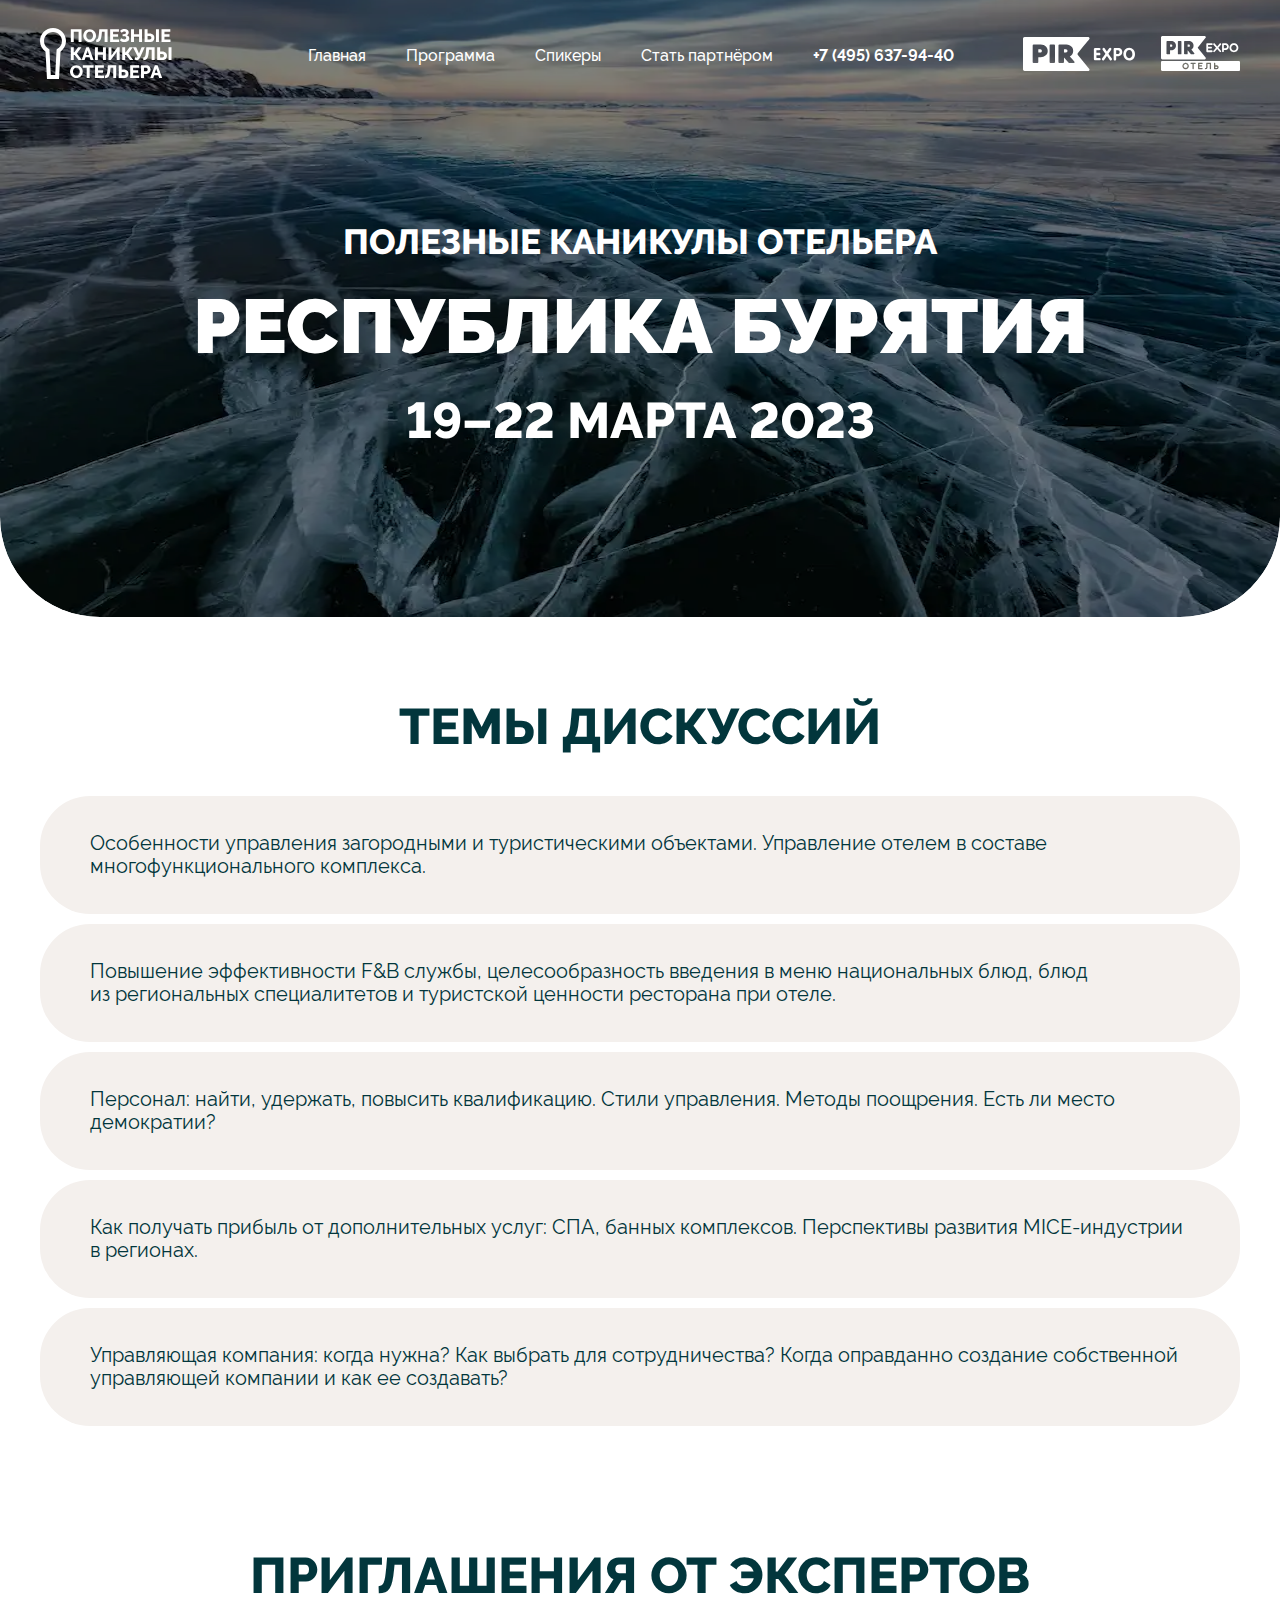
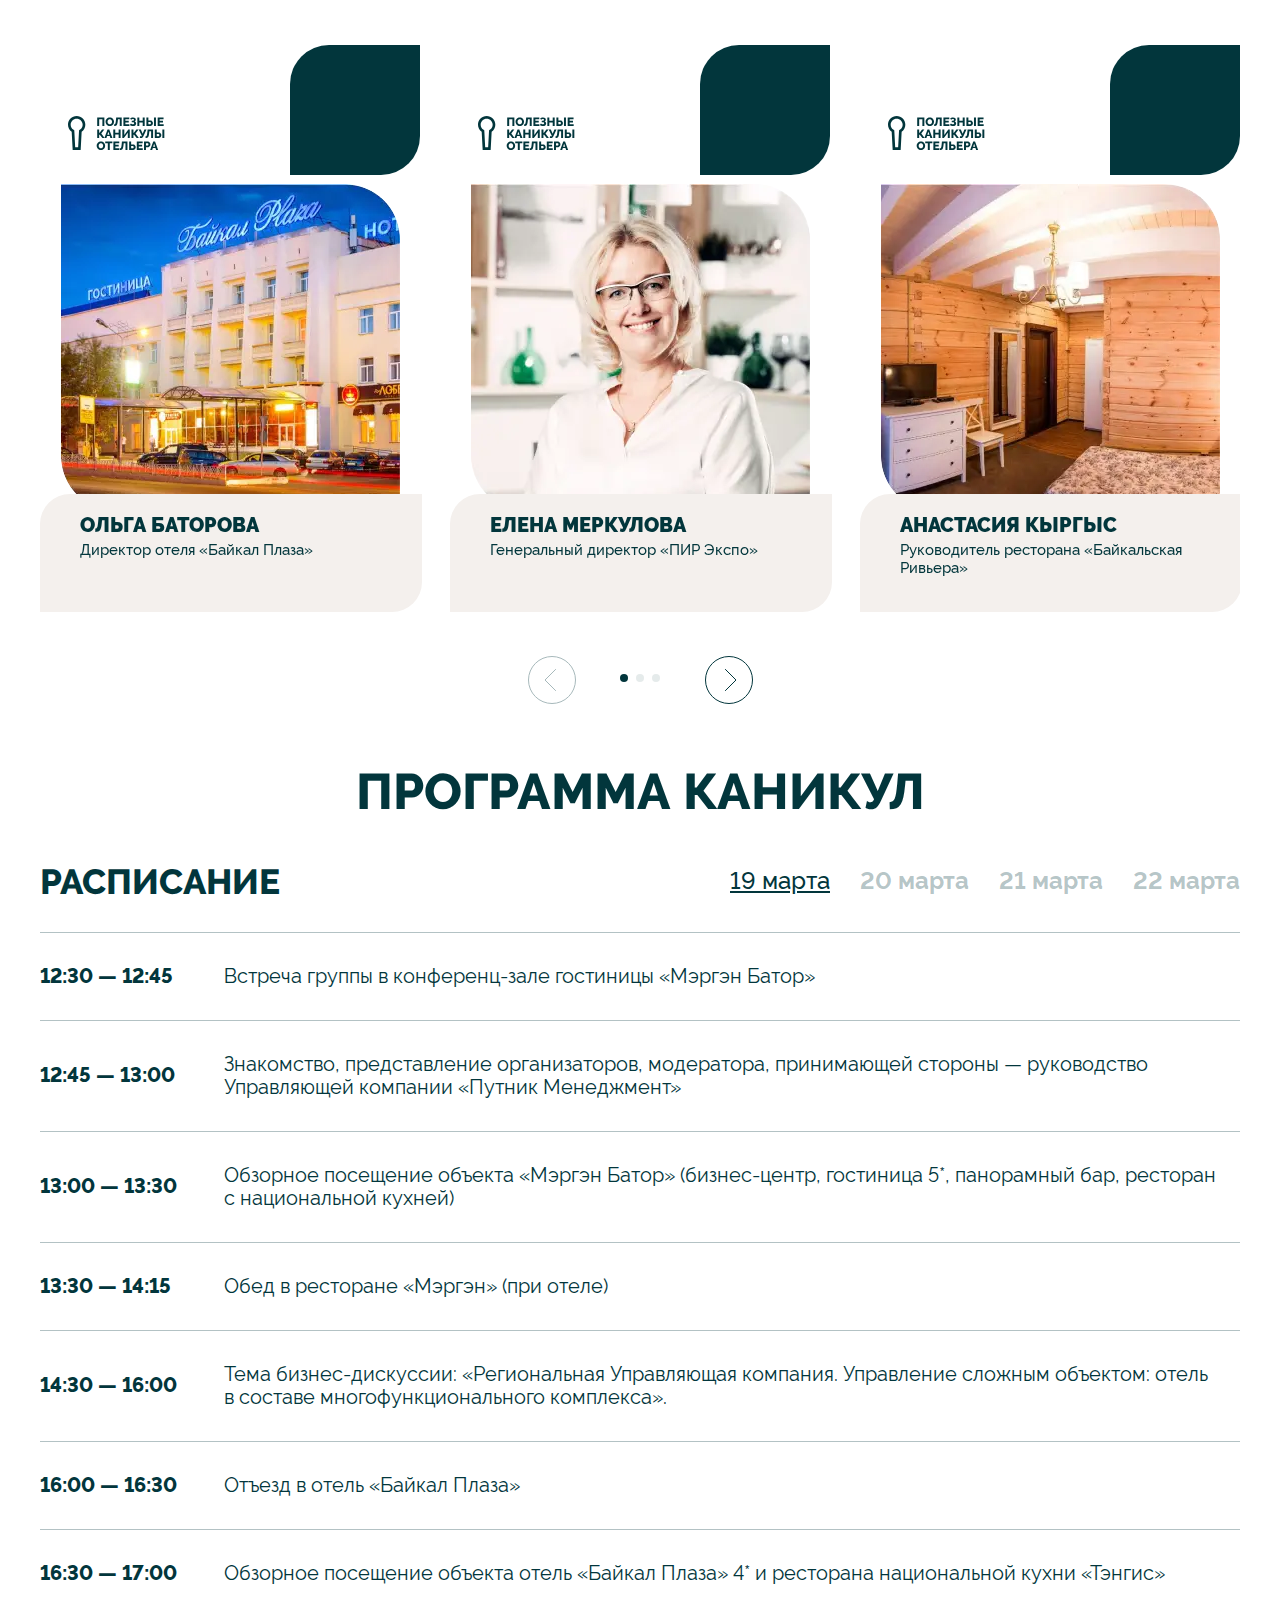
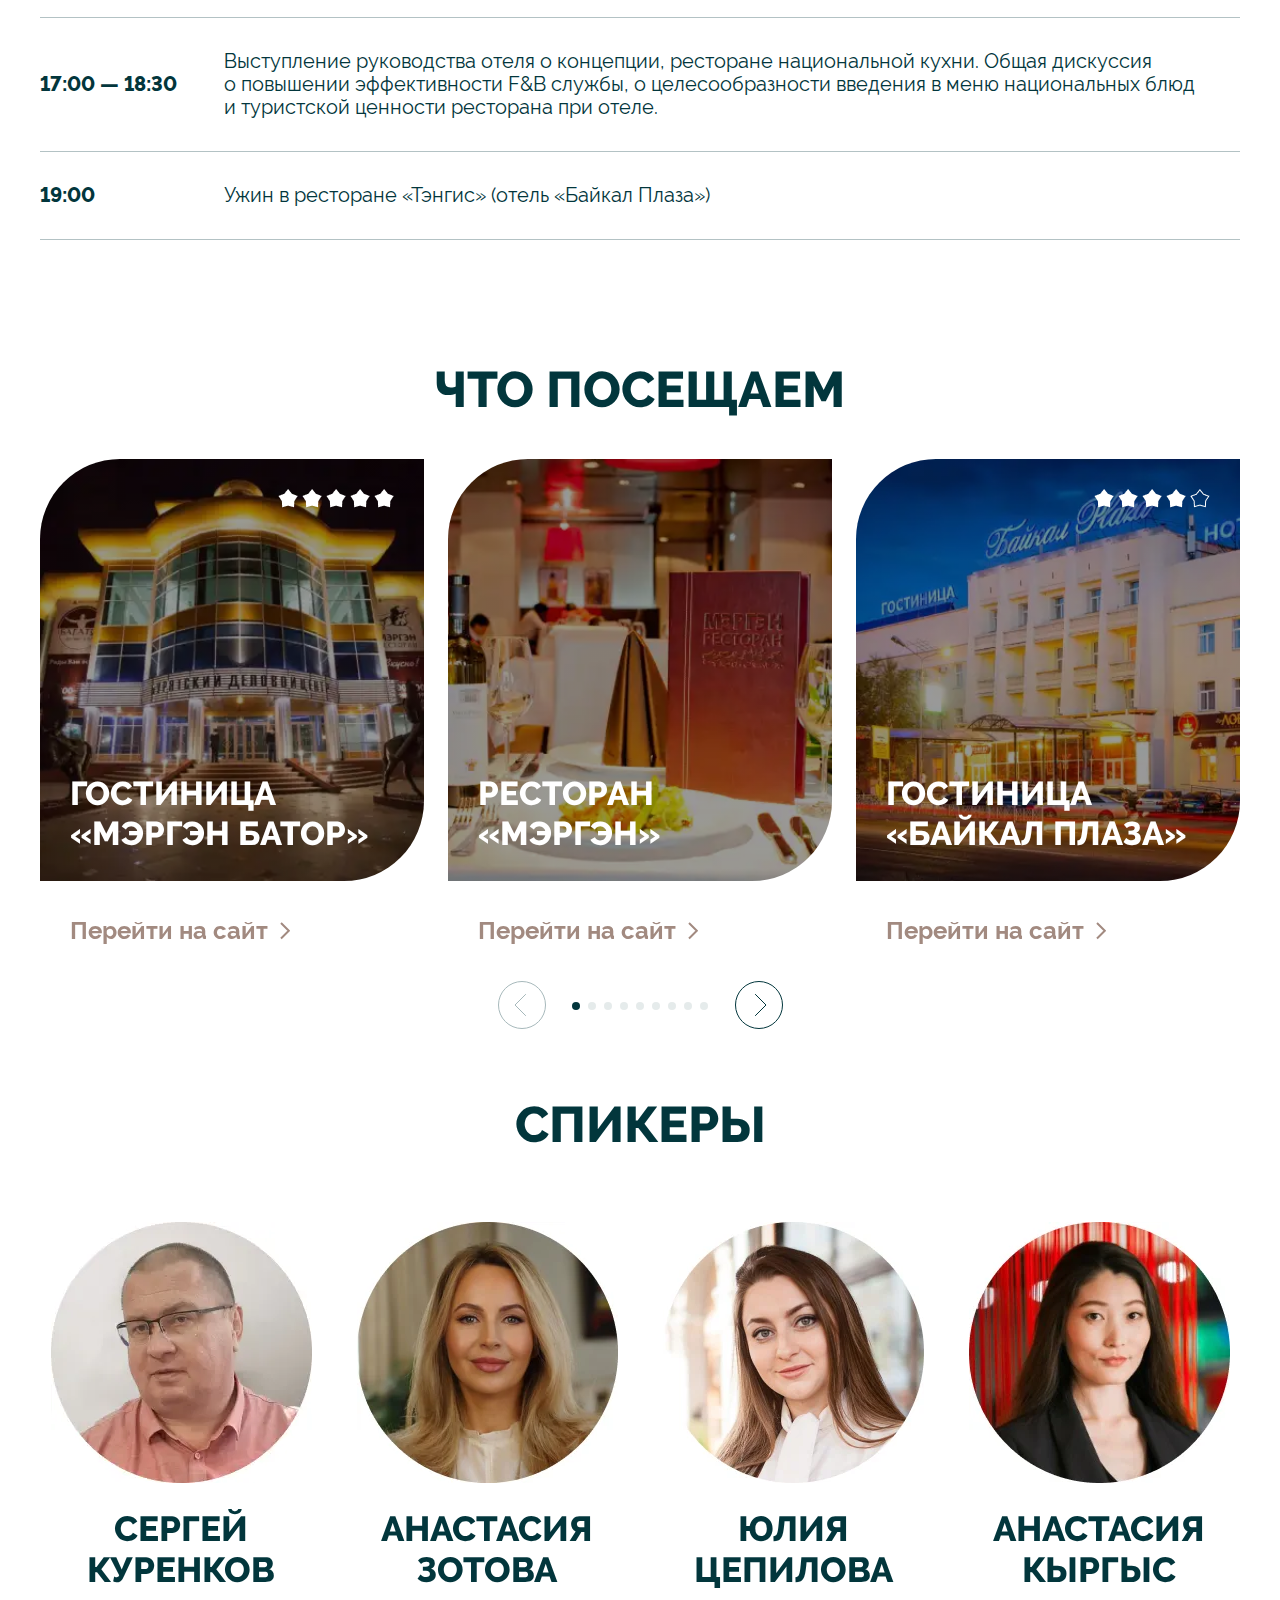
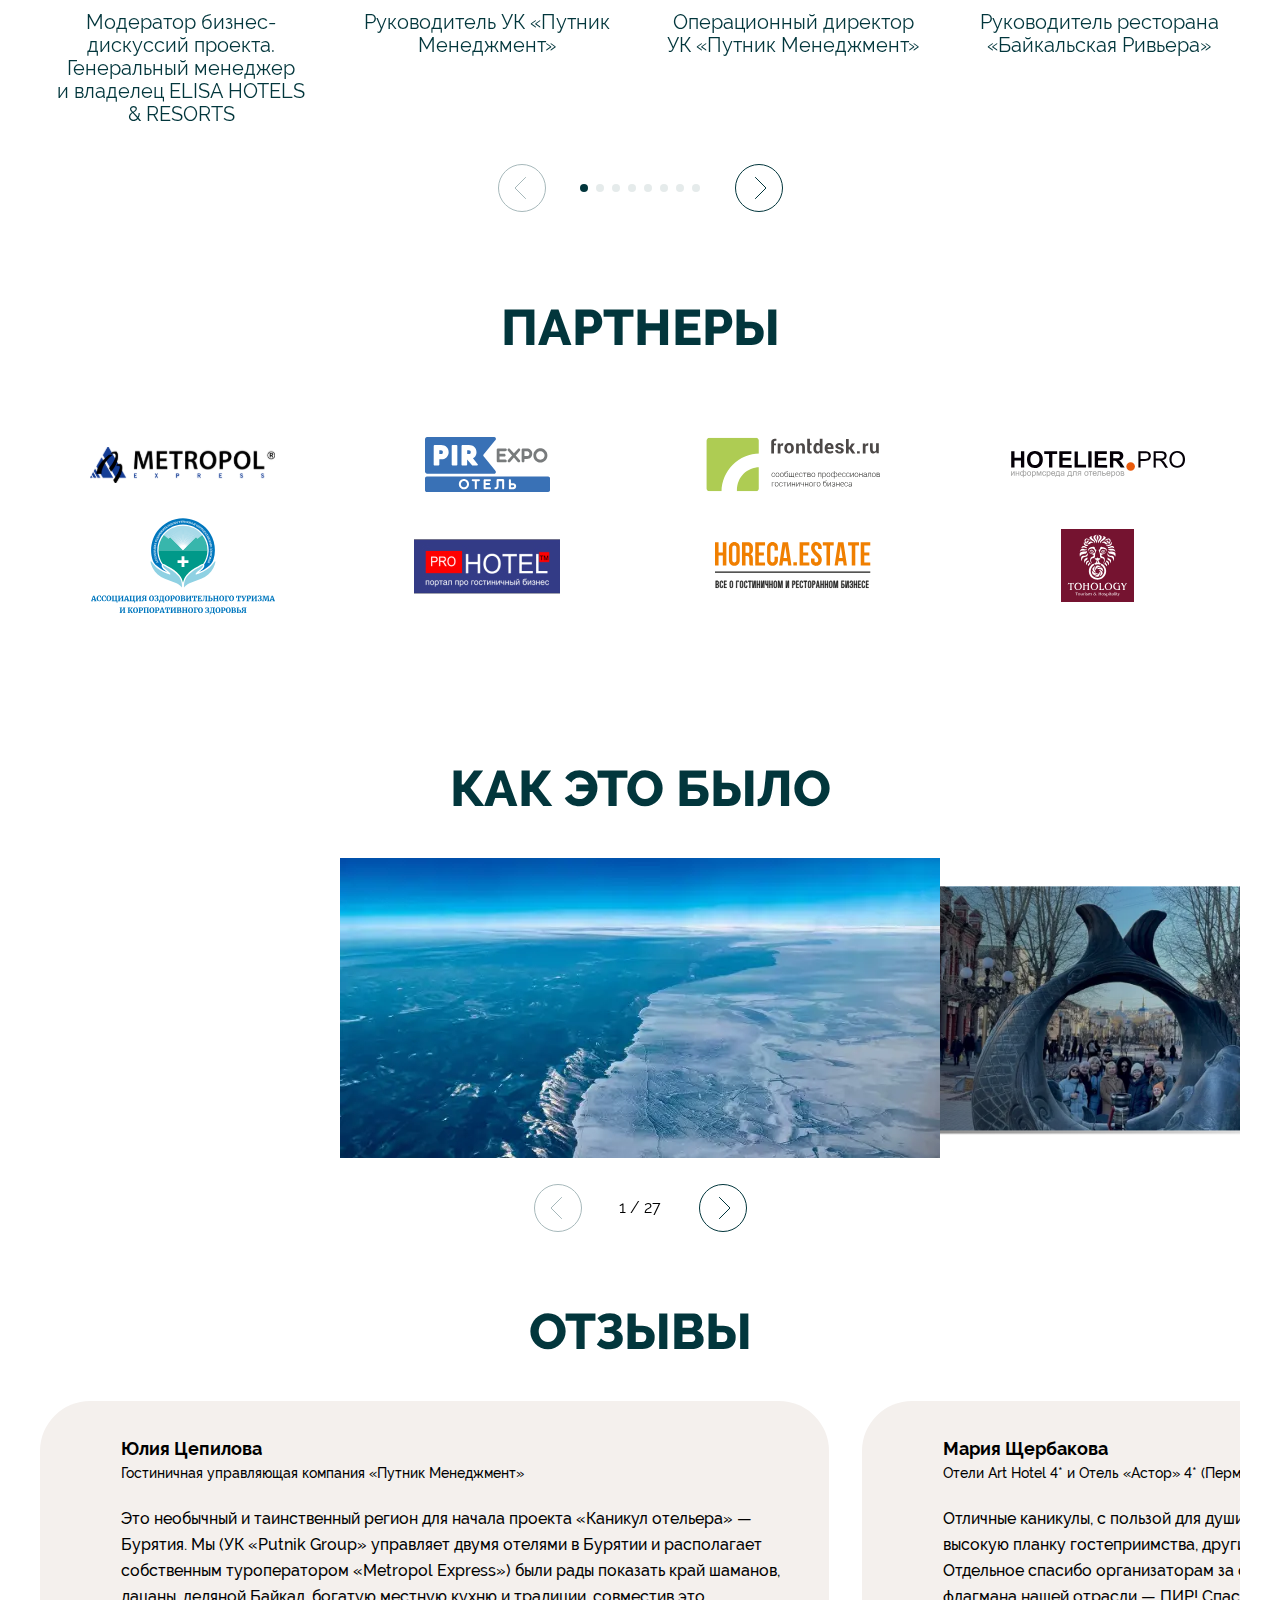
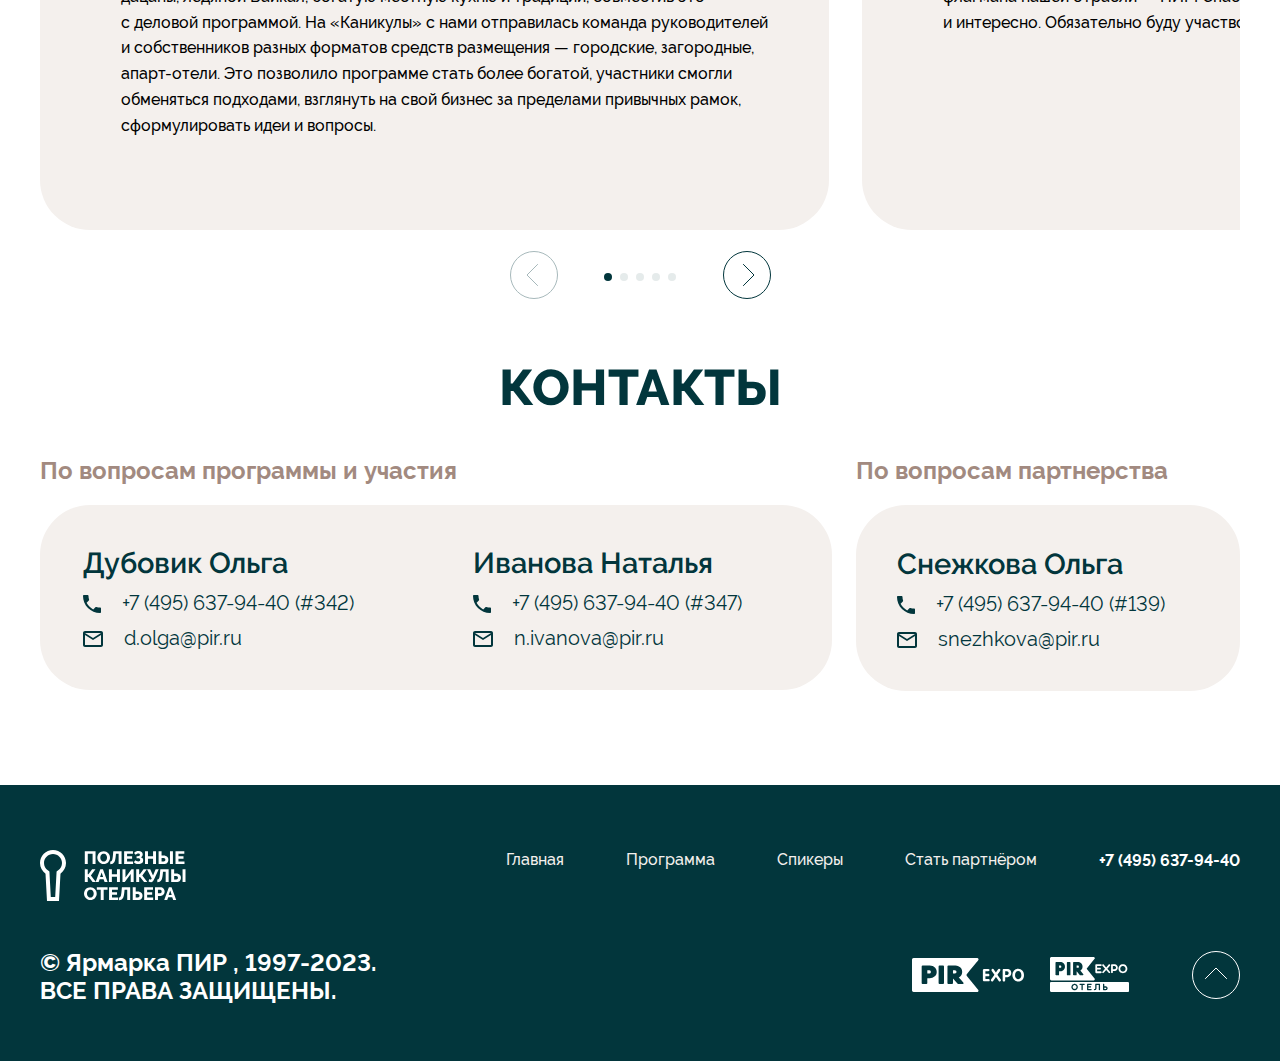
==== commit 1562e378: "new page + grids" ====
--- a/buryatia.html
+++ b/buryatia.html
@@ -126,7 +126,7 @@
           <h1 class="hero__heading title-reset">ПОЛЕЗНЫЕ КАНИКУЛЫ ОТЕЛЬЕРА</h1>
           <span class="hero__place">РЕСПУБЛИКА БУРЯТИЯ</span>
           <span class="hero__date">19–22 марта 2023</span>
-          <a href="https://b24-150f9z.bitrix24.site/crm_form_nef6a/" target="_blank" class="btn hero__link"
+          <a href="https://b24-150f9z.bitrix24.site/crm_form_nef6a/" target="_blank" class="visually-hidden btn hero__link"
             id="hero-link">Принять участие</a>
           <a href="tel:+74956379440" class="nav__phone nav__link--buryatia"
             aria-label="Ссылка на форму оформления билета на участие">
@@ -135,7 +135,7 @@
         </div>
       </div>
     </section>
-    <section class="themes">
+    <section class="themes hidden-initial">
       <div class="container">
         <h2 class="themes__title title-reset section-title">
           ТЕМЫ Дискуссий
@@ -213,7 +213,7 @@
         </ul>
       </div>
     </section>
-    <section class="invites">
+    <section class="invites hidden-initial">
       <div class="container">
         <h2 class="title-reset section-title invites__title">
           Приглашения от экспертов
@@ -519,7 +519,7 @@
         </div>
       </div>
     </section>
-    <section class="programme" id="programme">
+    <section class="programme hidden-initial" id="programme">
       <div class="container">
         <h2 class="programme__title title-reset section-title">
           ПРОГРАММА КАНИКУЛ
@@ -865,16 +865,16 @@
 
       </div>
     </section>
-    <section class="cost">
+    <!-- <section class="cost hidden-initial">
       <div class="container">
         <h2 class="title-reset cost__title section-title">
           Стоимость участия
         </h2>
         <div class="cost__ticket">
           <span class="cost__price">82&nbsp;000&nbsp;₽</span>
-          <!-- <p class="p-reset cost__desc">
+          <p class="p-reset cost__desc">
             Билет включает знакомства с&nbsp;интересными объектами размещения, гастрономией региона, общение с&nbsp;коллегами, обмен опытом, а&nbsp;также отдых в&nbsp;самых интересных туристических локациях.
-          </p> -->
+          </p>
           <div class="cost__desc">
             <h3 class="cost__subhead title-reset">Удивительная Бурятия для отельеров (4&nbsp;дня/3&nbsp;ночи,
               двухместное размещение)</h3>
@@ -893,14 +893,14 @@
             <span class="cost-list__price">+&nbsp;8&nbsp;000&nbsp;₽</span>
             <span class="cost-list__desc">Одноместное размещение</span>
           </li>
-          <!-- <li class="cost-list__item">
+          <li class="cost-list__item">
             <span class="cost-list__price">+&nbsp;0&nbsp;000&nbsp;₽</span>
             <span class="cost-list__desc">Дополнительное посещение чего-то там еще</span>
-          </li> -->
+          </li>
         </ul>
       </div>
-    </section>
-    <section class="places buryatia-places">
+    </section> -->
+    <section class="places buryatia-places hidden-initial">
       <div class="container">
         <h2 class="places__title title-reset section-title">
           Что посещаем
@@ -1157,7 +1157,8 @@
                     <h3 class="places-list__loc title-reset">Гостиница &laquo;Сагаан Морин&raquo;</h3>
                   </div>
                   <div class="places-list__wrapper">
-                    <h3 class="places-list__loc title-reset places-list__loc--tablet">Гостиница &laquo;Сагаан Морин&raquo;</h3>
+                    <h3 class="places-list__loc title-reset places-list__loc--tablet">Гостиница &laquo;Сагаан
+                      Морин&raquo;</h3>
                     <!-- <p class="p-reset places-list__desc">
                     Как&nbsp;бы то&nbsp;ни&nbsp;было, сложившаяся структура организации оказалась чрезвычайно полезной
                     </p> -->
@@ -1181,7 +1182,8 @@
                     <h3 class="places-list__loc title-reset">Апарт-отель &laquo;Тайга&raquo;</h3>
                   </div>
                   <div class="places-list__wrapper">
-                    <h3 class="places-list__loc title-reset places-list__loc--tablet">Апарт-отель &laquo;Тайга&raquo;</h3>
+                    <h3 class="places-list__loc title-reset places-list__loc--tablet">Апарт-отель &laquo;Тайга&raquo;
+                    </h3>
                     <!-- <p class="p-reset places-list__desc">
                     Как&nbsp;бы то&nbsp;ни&nbsp;было, сложившаяся структура организации оказалась чрезвычайно полезной
                     </p> -->
@@ -1202,7 +1204,7 @@
         </div>
       </div>
     </section>
-    <section class="speakers" id="speakers">
+    <section class="speakers hidden-initial" id="speakers">
       <div class="container">
         <h2 class="speakers__title title-reset section-title">
           Спикеры
@@ -1368,7 +1370,7 @@
         </ul>
       </div>
     </section>
-    <section class="partners" id="partners">
+    <section class="partners hidden-initial" id="partners">
       <div class="container">
         <h2 class="partners__title title-reset section-title">
           партнеры
@@ -1452,7 +1454,288 @@
         </ul>
       </div>
     </section>
-    <section class="contacts contacts--buryatia">
+    <section class="past hidden-initial">
+      <div class="container">
+        <h2 class="title-reset section-title past__title">
+          Как это было
+        </h2>
+        <div class="past__content">
+          <div class="swiper-container">
+            <div class="swiper past__swiper">
+              <div class="swiper-wrapper">
+                <div class="swiper-slide past__slide">
+                  <picture>
+                    <!-- <source srcset="./img/mobile-h-logo.svg" media="(max-width:480px)">
+                    <source srcset="./img/tablet-h-logo.svg" media="(max-width:1024px)"> -->
+                    <img src="./img/past-1.webp" alt="Картинка еды">
+                  </picture>
+                </div>
+                <div class="swiper-slide past__slide">
+                  <picture>
+                    <!-- <source srcset="./img/mobile-h-logo.svg" media="(max-width:480px)">
+                    <source srcset="./img/tablet-h-logo.svg" media="(max-width:1024px)"> -->
+                    <img src="./img/past-2.webp" alt="Картинка еды">
+                  </picture>
+                </div>
+                <div class="swiper-slide past__slide">
+                  <picture>
+                    <!-- <source srcset="./img/mobile-h-logo.svg" media="(max-width:480px)">
+                    <source srcset="./img/tablet-h-logo.svg" media="(max-width:1024px)"> -->
+                    <img src="./img/past-3.webp" alt="Картинка еды">
+                  </picture>
+                </div>
+                <div class="swiper-slide past__slide">
+                  <picture>
+                    <!-- <source srcset="./img/mobile-h-logo.svg" media="(max-width:480px)">
+                    <source srcset="./img/tablet-h-logo.svg" media="(max-width:1024px)"> -->
+                    <img src="./img/past-4.webp" alt="Картинка еды">
+                  </picture>
+                </div>
+                <div class="swiper-slide past__slide">
+                  <picture>
+                    <!-- <source srcset="./img/mobile-h-logo.svg" media="(max-width:480px)">
+                    <source srcset="./img/tablet-h-logo.svg" media="(max-width:1024px)"> -->
+                    <img src="./img/past-5.webp" alt="Картинка еды">
+                  </picture>
+                </div>
+                <div class="swiper-slide past__slide">
+                  <picture>
+                    <!-- <source srcset="./img/mobile-h-logo.svg" media="(max-width:480px)">
+                    <source srcset="./img/tablet-h-logo.svg" media="(max-width:1024px)"> -->
+                    <img src="./img/past-6.webp" alt="Картинка еды">
+                  </picture>
+                </div>
+                <div class="swiper-slide past__slide">
+                  <picture>
+                    <!-- <source srcset="./img/mobile-h-logo.svg" media="(max-width:480px)">
+                    <source srcset="./img/tablet-h-logo.svg" media="(max-width:1024px)"> -->
+                    <img src="./img/past-7.webp" alt="Картинка еды">
+                  </picture>
+                </div>
+                <div class="swiper-slide past__slide">
+                  <picture>
+                    <!-- <source srcset="./img/mobile-h-logo.svg" media="(max-width:480px)">
+                    <source srcset="./img/tablet-h-logo.svg" media="(max-width:1024px)"> -->
+                    <img src="./img/past-8.webp" alt="Картинка еды">
+                  </picture>
+                </div>
+                <div class="swiper-slide past__slide">
+                  <picture>
+                    <!-- <source srcset="./img/mobile-h-logo.svg" media="(max-width:480px)">
+                    <source srcset="./img/tablet-h-logo.svg" media="(max-width:1024px)"> -->
+                    <img src="./img/past-9.webp" alt="Картинка еды">
+                  </picture>
+                </div>
+                <div class="swiper-slide past__slide">
+                  <picture>
+                    <!-- <source srcset="./img/mobile-h-logo.svg" media="(max-width:480px)">
+                    <source srcset="./img/tablet-h-logo.svg" media="(max-width:1024px)"> -->
+                    <img src="./img/past-10.webp" alt="Картинка еды">
+                  </picture>
+                </div>
+                <div class="swiper-slide past__slide">
+                  <picture>
+                    <!-- <source srcset="./img/mobile-h-logo.svg" media="(max-width:480px)">
+                    <source srcset="./img/tablet-h-logo.svg" media="(max-width:1024px)"> -->
+                    <img src="./img/past-11.webp" alt="Картинка еды">
+                  </picture>
+                </div>
+                <div class="swiper-slide past__slide">
+                  <picture>
+                    <!-- <source srcset="./img/mobile-h-logo.svg" media="(max-width:480px)">
+                    <source srcset="./img/tablet-h-logo.svg" media="(max-width:1024px)"> -->
+                    <img src="./img/past-12.webp" alt="Картинка еды">
+                  </picture>
+                </div>
+                <div class="swiper-slide past__slide">
+                  <picture>
+                    <!-- <source srcset="./img/mobile-h-logo.svg" media="(max-width:480px)">
+                    <source srcset="./img/tablet-h-logo.svg" media="(max-width:1024px)"> -->
+                    <img src="./img/past-13.webp" alt="Картинка еды">
+                  </picture>
+                </div>
+                <div class="swiper-slide past__slide">
+                  <picture>
+                    <!-- <source srcset="./img/mobile-h-logo.svg" media="(max-width:480px)">
+                    <source srcset="./img/tablet-h-logo.svg" media="(max-width:1024px)"> -->
+                    <img src="./img/past-14.webp" alt="Картинка еды">
+                  </picture>
+                </div>
+                <div class="swiper-slide past__slide">
+                  <picture>
+                    <!-- <source srcset="./img/mobile-h-logo.svg" media="(max-width:480px)">
+                    <source srcset="./img/tablet-h-logo.svg" media="(max-width:1024px)"> -->
+                    <img src="./img/past-15.webp" alt="Картинка еды">
+                  </picture>
+                </div>
+                <div class="swiper-slide past__slide">
+                  <picture>
+                    <!-- <source srcset="./img/mobile-h-logo.svg" media="(max-width:480px)">
+                    <source srcset="./img/tablet-h-logo.svg" media="(max-width:1024px)"> -->
+                    <img src="./img/past-16.webp" alt="Картинка еды">
+                  </picture>
+                </div>
+                <div class="swiper-slide past__slide">
+                  <picture>
+                    <!-- <source srcset="./img/mobile-h-logo.svg" media="(max-width:480px)">
+                    <source srcset="./img/tablet-h-logo.svg" media="(max-width:1024px)"> -->
+                    <img src="./img/past-17.webp" alt="Картинка еды">
+                  </picture>
+                </div>
+                <div class="swiper-slide past__slide">
+                  <picture>
+                    <!-- <source srcset="./img/mobile-h-logo.svg" media="(max-width:480px)">
+                    <source srcset="./img/tablet-h-logo.svg" media="(max-width:1024px)"> -->
+                    <img src="./img/past-18.webp" alt="Картинка еды">
+                  </picture>
+                </div>
+                <div class="swiper-slide past__slide">
+                  <picture>
+                    <!-- <source srcset="./img/mobile-h-logo.svg" media="(max-width:480px)">
+                    <source srcset="./img/tablet-h-logo.svg" media="(max-width:1024px)"> -->
+                    <img src="./img/past-19.webp" alt="Картинка еды">
+                  </picture>
+                </div>
+                <div class="swiper-slide past__slide">
+                  <picture>
+                    <!-- <source srcset="./img/mobile-h-logo.svg" media="(max-width:480px)">
+                    <source srcset="./img/tablet-h-logo.svg" media="(max-width:1024px)"> -->
+                    <img src="./img/past-20.webp" alt="Картинка еды">
+                  </picture>
+                </div>
+                <div class="swiper-slide past__slide">
+                  <picture>
+                    <!-- <source srcset="./img/mobile-h-logo.svg" media="(max-width:480px)">
+                    <source srcset="./img/tablet-h-logo.svg" media="(max-width:1024px)"> -->
+                    <img src="./img/past-21.webp" alt="Картинка еды">
+                  </picture>
+                </div>
+                <div class="swiper-slide past__slide">
+                  <picture>
+                    <!-- <source srcset="./img/mobile-h-logo.svg" media="(max-width:480px)">
+                    <source srcset="./img/tablet-h-logo.svg" media="(max-width:1024px)"> -->
+                    <img src="./img/past-22.webp" alt="Картинка еды">
+                  </picture>
+                </div>
+                <div class="swiper-slide past__slide">
+                  <picture>
+                    <!-- <source srcset="./img/mobile-h-logo.svg" media="(max-width:480px)">
+                    <source srcset="./img/tablet-h-logo.svg" media="(max-width:1024px)"> -->
+                    <img src="./img/past-23.webp" alt="Картинка еды">
+                  </picture>
+                </div>
+                <div class="swiper-slide past__slide">
+                  <picture>
+                    <!-- <source srcset="./img/mobile-h-logo.svg" media="(max-width:480px)">
+                    <source srcset="./img/tablet-h-logo.svg" media="(max-width:1024px)"> -->
+                    <img src="./img/past-24.webp" alt="Картинка еды">
+                  </picture>
+                </div>
+                <div class="swiper-slide past__slide">
+                  <picture>
+                    <!-- <source srcset="./img/mobile-h-logo.svg" media="(max-width:480px)">
+                    <source srcset="./img/tablet-h-logo.svg" media="(max-width:1024px)"> -->
+                    <img src="./img/past-25.webp" alt="Картинка еды">
+                  </picture>
+                </div>
+                <div class="swiper-slide past__slide">
+                  <picture>
+                    <!-- <source srcset="./img/mobile-h-logo.svg" media="(max-width:480px)">
+                    <source srcset="./img/tablet-h-logo.svg" media="(max-width:1024px)"> -->
+                    <img src="./img/past-26.webp" alt="Картинка еды">
+                  </picture>
+                </div>
+                <div class="swiper-slide past__slide">
+                  <picture>
+                    <!-- <source srcset="./img/mobile-h-logo.svg" media="(max-width:480px)">
+                    <source srcset="./img/tablet-h-logo.svg" media="(max-width:1024px)"> -->
+                    <img src="./img/past-27.webp" alt="Картинка еды">
+                  </picture>
+                </div>
+              </div>
+            </div>
+            <div id="swiper-prev-3" class="swiper-button-prev swiper-button-prev3"></div>
+            <div id="swiper-next-3" class="swiper-button-next swiper-button-next3"></div>
+            <div id="swiper-pag-3" class="swiper-pagination swiper-pagination3"></div>
+          </div>
+
+        </div>
+      </div>
+    </section>
+    <section class="reviews hidden-initial">
+      <div class="container">
+        <h2 class="title-reset section-title past__title">
+          Отзывы
+        </h2>
+        <div class="rewiews__content">
+          <div class="swiper-container">
+            <div class="swiper reviews__swiper">
+              <div class="swiper-wrapper">
+                <div class="swiper-slide reviews__slide">
+                  <div class="review">
+                    <h4 class="review__title title-reset">Юлия Цепилова</h4>
+                    <p class="p-reset review__owner">Гостиничная управляющая компания &laquo;Путник Менеджмент&raquo;
+                    </p>
+                    <p class="p-reset review__text">
+                      Это необычный и&nbsp;таинственный регион для начала проекта &laquo;Каникул
+                      отельера&raquo;&nbsp;&mdash; Бурятия. Мы&nbsp;(УК&nbsp;&laquo;Putnik Group&raquo; управляет двумя
+                      отелями в&nbsp;Бурятии и&nbsp;располагает собственным туроператором &laquo;Metropol
+                      Express&raquo;) были рады показать край шаманов, дацаны, ледяной Байкал, богатую местную кухню
+                      и&nbsp;традиции, совместив это с&nbsp;деловой программой. На&nbsp;&laquo;Каникулы&raquo;
+                      с&nbsp;нами отправилась команда руководителей и&nbsp;собственников разных форматов средств
+                      размещения&nbsp;&mdash; городские, загородные, апарт-отели. Это позволило программе стать более
+                      богатой, участники смогли обменяться подходами, взглянуть
+                      на&nbsp;свой бизнес за&nbsp;пределами привычных рамок, сформулировать идеи и&nbsp;вопросы.
+                    </p>
+                  </div>
+                </div>
+                <div class="swiper-slide reviews__slide">
+                  <div class="review">
+                    <h4 class="review__title title-reset">Мария Щербакова</h4>
+                    <p class="p-reset review__owner">Отели Art Hotel&nbsp;4* и Отель &laquo;Астор&raquo;&nbsp;4* (Пермь)</p>
+                    <p class="p-reset review__text">
+                      Отличные каникулы, с&nbsp;пользой для души и&nbsp;профессионального роста. Бурятия задала высокую планку гостеприимства, другим регионам будет тяжело ее&nbsp;перепрыгнуть. Отдельное спасибо организаторам за&nbsp;образцовую программу под руководством флагмана нашей отрасли&nbsp;&mdash; ПИР! Спасибо всем участникам, с&nbsp;вами было комфортно и&nbsp;интересно. Обязательно буду участвовать в&nbsp;этом проекте.
+                    </p>
+                  </div>
+                </div>
+                <div class="swiper-slide reviews__slide">
+                  <div class="review">
+                    <h4 class="review__title title-reset">Марина Ерусланова</h4>
+                    <p class="p-reset review__owner">Гостевой комплекс DUBKI (Санкт-Петербург)</p>
+                    <p class="p-reset review__text">
+                      Приятно было отдохнуть в&nbsp;компании интересных людей-единомышленников, узнать много нового по&nbsp;работе, открыть для себя Бурятию и&nbsp;Байкал, получить вдохновение на&nbsp;работу и&nbsp;перезагрузиться.
+                    </p>
+                  </div>
+                </div>
+                <div class="swiper-slide reviews__slide">
+                  <div class="review">
+                    <h4 class="review__title title-reset">Виктория Мироновская</h4>
+                    <p class="p-reset review__owner">Маркетинговая компания ZERNO (Москва)</p>
+                    <p class="p-reset review__text">
+                      Полезные каникулы отельера&nbsp;&mdash; самое точное определение трипа, в&nbsp;котором мы&nbsp;приняли участие. Поездка была полезна всем, участникам каникул и&nbsp;отельерам региона, которых мы&nbsp;посетили. Они щедро делились опытом с&nbsp;нами, а&nbsp;мы&nbsp;с&nbsp;радостью давали рекомендации, делились кейсами с&nbsp;нашей стороны. В&nbsp;итоге произошел дружественный и&nbsp;полезный обмен опытом.
+                    </p>
+                  </div>
+                </div>
+                <div class="swiper-slide reviews__slide">
+                  <div class="review">
+                    <h4 class="review__title title-reset">Елена Гузева</h4>
+                    <p class="p-reset review__owner">Комплекс апартаментов &laquo;Дюна&raquo; (Светлогорск, Калининградская область)
+                    </p>
+                    <p class="p-reset review__text">
+                      Хочется выразить своё восхищение за&nbsp;организацию данного мероприятия. Принимающая сторона отработала на&nbsp;все 100%. Вы&nbsp;все большие профессионалы. Очень познавательно, регион очень интересный, природа, Байкал все это надолго отпечатается в&nbsp;памяти. Спасибо вам огромное.
+                    </p>
+                  </div>
+                </div>
+              </div>
+            </div>
+            <div id="swiper-prev-9" class="swiper-button-prev swiper-button-prev9"></div>
+            <div id="swiper-next-9" class="swiper-button-next swiper-button-next9"></div>
+            <div id="swiper-pag-9" class="swiper-pagination swiper-pagination9"></div>
+          </div>
+        </div>
+      </div>
+    </section>
+    <section class="contacts contacts--buryatia hidden-initial">
       <div class="container">
         <h2 class="contacts__title section-title title-reset">
           Контакты
@@ -1537,102 +1820,6 @@
 
       </div>
     </section>
-    <!-- <section class="past">
-      <div class="container">
-        <h2 class="title-reset section-title past__title">
-          Как это было
-        </h2>
-        <div class="past__content">
-          <div class="swiper-container">
-            <div class="swiper past__swiper">
-              <div class="swiper-wrapper">
-                <div class="swiper-slide past__slide">
-                  <picture>
-                    <source srcset="./img/mobile-h-logo.svg" media="(max-width:480px)">
-                    <source srcset="./img/tablet-h-logo.svg" media="(max-width:1024px)">
-                    <img src="./img/past-8.jpg" alt="Картинка еды">
-                  </picture>
-                </div>
-                <div class="swiper-slide past__slide">
-                  <picture>
-                    <source srcset="./img/mobile-h-logo.svg" media="(max-width:480px)">
-                    <source srcset="./img/tablet-h-logo.svg" media="(max-width:1024px)">
-                    <img src="./img/past-8.jpg" alt="Картинка еды">
-                  </picture>
-                </div>
-                <div class="swiper-slide past__slide">
-                  <picture>
-                    <source srcset="./img/mobile-h-logo.svg" media="(max-width:480px)">
-                    <source srcset="./img/tablet-h-logo.svg" media="(max-width:1024px)">
-                    <img src="./img/past-8.jpg" alt="Картинка еды">
-                  </picture>
-                </div>
-                <div class="swiper-slide past__slide">
-                  <picture>
-                    <source srcset="./img/mobile-h-logo.svg" media="(max-width:480px)">
-                    <source srcset="./img/tablet-h-logo.svg" media="(max-width:1024px)">
-                    <img src="./img/past-8.jpg" alt="Картинка еды">
-                  </picture>
-                </div>
-                <div class="swiper-slide past__slide">
-                  <picture>
-                    <source srcset="./img/mobile-h-logo.svg" media="(max-width:480px)">
-                    <source srcset="./img/tablet-h-logo.svg" media="(max-width:1024px)">
-                    <img src="./img/past-8.jpg" alt="Картинка еды">
-                  </picture>
-                </div>
-                <div class="swiper-slide past__slide">
-                  <picture>
-                    <source srcset="./img/mobile-h-logo.svg" media="(max-width:480px)">
-                    <source srcset="./img/tablet-h-logo.svg" media="(max-width:1024px)">
-                    <img src="./img/past-8.jpg" alt="Картинка еды">
-                  </picture>
-                </div>
-                <div class="swiper-slide past__slide">
-                  <picture>
-                    <source srcset="./img/mobile-h-logo.svg" media="(max-width:480px)">
-                    <source srcset="./img/tablet-h-logo.svg" media="(max-width:1024px)">
-                    <img src="./img/past-8.jpg" alt="Картинка еды">
-                  </picture>
-                </div>
-                <div class="swiper-slide past__slide">
-                  <picture>
-                    <source srcset="./img/mobile-h-logo.svg" media="(max-width:480px)">
-                    <source srcset="./img/tablet-h-logo.svg" media="(max-width:1024px)">
-                    <img src="./img/past-8.jpg" alt="Картинка еды">
-                  </picture>
-                </div>
-                <div class="swiper-slide past__slide">
-                  <picture>
-                    <source srcset="./img/mobile-h-logo.svg" media="(max-width:480px)">
-                    <source srcset="./img/tablet-h-logo.svg" media="(max-width:1024px)">
-                    <img src="./img/past-8.jpg" alt="Картинка еды">
-                  </picture>
-                </div>
-                <div class="swiper-slide past__slide">
-                  <picture>
-                    <source srcset="./img/mobile-h-logo.svg" media="(max-width:480px)">
-                    <source srcset="./img/tablet-h-logo.svg" media="(max-width:1024px)">
-                    <img src="./img/past-8.jpg" alt="Картинка еды">
-                  </picture>
-                </div>
-                <div class="swiper-slide past__slide">
-                  <picture>
-                    <source srcset="./img/mobile-h-logo.svg" media="(max-width:480px)">
-                    <source srcset="./img/tablet-h-logo.svg" media="(max-width:1024px)">
-                    <img src="./img/past-8.jpg" alt="Картинка еды">
-                  </picture>
-                </div>
-              </div>
-            </div>
-            <div id="swiper-prev-3" class="swiper-button-prev swiper-button-prev3"></div>
-            <div id="swiper-next-3" class="swiper-button-next swiper-button-next3"></div>
-            <div id="swiper-pag-3" class="swiper-pagination swiper-pagination3"></div>
-          </div>
-
-        </div>
-      </div>
-    </section> -->
   </main>
   <footer class="footer footer-buryatia">
     <div class="container footer__container">
--- a/css/style.css
+++ b/css/style.css
@@ -179,6 +179,23 @@
 .b24-widget-button-position-bottom-right {
   bottom: 100px;
 }
+
+/* .hidden-initial {
+  opacity: 0;
+  filter: blur(1px);
+  transition: all 1s ease-in-out;
+}
+
+.show {
+  opacity: 1;
+  filter: blur(0);
+} */
+
+/* @media(prefers-reduced-motion) {
+  .hidden-initial {
+    transition: none;
+  }
+} */
 
 /* header */
 
@@ -424,15 +441,22 @@
     linear-gradient(0deg, rgba(0, 0, 0, 0.2) 100%, rgba(0, 0, 0, 0.3) 0%), url(../img/projects-kaliningrad.webp);
 }
 
+.projects-list__item--tumen {
+  background-image:
+    linear-gradient(0deg, rgba(0, 0, 0, 0.2) 100%, rgba(0, 0, 0, 0.3) 0%), url(../img/tumen-main.webp);
+}
+
 .projects-list__item--altay {
   background-image:
     linear-gradient(0deg, rgba(0, 0, 0, 0.2) 100%, rgba(0, 0, 0, 0.3) 0%), url(../img/projects-altay.webp);
 }
 
 .projects__list {
-  display: flex;
-  flex-wrap: wrap;
-  /* gap: var(--gap); */
+  /* display: flex;
+  flex-wrap: wrap; */
+  display: grid;
+  grid-template-columns: repeat(3, minmax(0, 1fr));
+  gap: var(--gap);
 }
 
 .projects-list__item {
@@ -440,7 +464,7 @@
   flex-direction: column;
   justify-content: center;
   align-items: center; */
-  width: calc((100% - (var(--gap) * 2)) / 3);
+  /* width: calc((100% - (var(--gap) * 2)) / 3); */
   /* min-height: 395px; */
   max-height: 395px;
   overflow: hidden;
@@ -452,10 +476,14 @@
   transition: background-size .3s ease-in-out;
   /* z-index: 2; */
 }
-
-.projects-list__item:not(:last-child) {
+/*
+.projects-list__item {
   margin-right: 20px;
 }
+
+.projects-list__item:not(:nth-child(3n)) {
+  margin-bottom: 20px;
+} */
 
 /* .projects-list__item img {
   z-index: ;
@@ -776,13 +804,23 @@
 .hero__bg {
   display: inline-block;
   position: absolute;
-  top: 0;
   object-fit: cover;
   width: 100%;
-  /* height: 100%; */
   overflow: hidden;
   border-radius: 0 0 100px 100px;
   z-index: -1;
+}
+
+.hero__buryatia .hero__bg {
+  top: -88px;
+}
+
+.hero__kaliningrad .hero__bg {
+  top: -88px;
+}
+
+.hero__tumen .hero__bg {
+  top: 0;
 }
 
 .hero__bg img {
@@ -1352,7 +1390,7 @@
 
 .cost__ticket {
   display: flex;
-  justify-content: space-between;
+  justify-content: center;
   align-items: center;
   margin-bottom: 20px;
   padding: 40px 50px;
@@ -1361,6 +1399,8 @@
 }
 
 .cost__price {
+  display: block;
+  margin-right: 84px;
   font-weight: 800;
   font-size: 50px;
   line-height: 59px;
@@ -1686,6 +1726,120 @@
     linear-gradient(0deg, rgba(0, 0, 0, 0.4) 100%, rgba(0, 0, 0, 0.5) 0%), url(../img/k-places-20.webp);
 }
 
+/* tumen imgs */
+
+.tumen-places .places-list__img--first {
+  background-image:
+    linear-gradient(0deg, rgba(0, 0, 0, 0.4) 100%, rgba(0, 0, 0, 0.5) 0%), url(../img/t-places-1.webp);
+}
+
+.tumen-places .places-list__img--second {
+  background-image:
+    linear-gradient(0deg, rgba(0, 0, 0, 0.4) 100%, rgba(0, 0, 0, 0.5) 0%), url(../img/t-places-2.webp);
+}
+
+.tumen-places .places-list__img--third {
+  background-image:
+    linear-gradient(0deg, rgba(0, 0, 0, 0.4) 100%, rgba(0, 0, 0, 0.5) 0%), url(../img/t-places-3.webp);
+}
+
+.tumen-places .places-list__img--four {
+  background-image:
+    linear-gradient(0deg, rgba(0, 0, 0, 0.4) 100%, rgba(0, 0, 0, 0.5) 0%), url(../img/t-places-4.webp);
+}
+
+.tumen-places .places-list__img--five {
+  background-image:
+    linear-gradient(0deg, rgba(0, 0, 0, 0.4) 100%, rgba(0, 0, 0, 0.5) 0%), url(../img/t-places-5.webp);
+}
+
+.tumen-places .places-list__img--six {
+  background-image:
+    linear-gradient(0deg, rgba(0, 0, 0, 0.4) 100%, rgba(0, 0, 0, 0.5) 0%), url(../img/t-places-6.webp);
+}
+
+.tumen-places .places-list__img--seven{
+  background-image:
+    linear-gradient(0deg, rgba(0, 0, 0, 0.4) 100%, rgba(0, 0, 0, 0.5) 0%), url(../img/t-places-7.webp);
+}
+
+.tumen-places .places-list__img--eight {
+  background-image:
+    linear-gradient(0deg, rgba(0, 0, 0, 0.4) 100%, rgba(0, 0, 0, 0.5) 0%), url(../img/t-places-8.webp);
+}
+
+.tumen-places .places-list__img--nine {
+  background-image:
+    linear-gradient(0deg, rgba(0, 0, 0, 0.4) 100%, rgba(0, 0, 0, 0.5) 0%), url(../img/t-places-9.webp);
+}
+
+.tumen-places .places-list__img--ten {
+  background-image:
+    linear-gradient(0deg, rgba(0, 0, 0, 0.4) 100%, rgba(0, 0, 0, 0.5) 0%), url(../img/t-places-10.webp);
+}
+
+.tumen-places .places-list__img--eleven {
+  background-image:
+    linear-gradient(0deg, rgba(0, 0, 0, 0.4) 100%, rgba(0, 0, 0, 0.5) 0%), url(../img/t-places-11.webp);
+}
+
+.tumen-places .places-list__img--twelve {
+  background-image:
+    linear-gradient(0deg, rgba(0, 0, 0, 0.4) 100%, rgba(0, 0, 0, 0.5) 0%), url(../img/t-places-12.webp);
+}
+
+.tumen-places .places-list__img--thirteen {
+  background-image:
+    linear-gradient(0deg, rgba(0, 0, 0, 0.4) 100%, rgba(0, 0, 0, 0.5) 0%), url(../img/t-places-13.webp);
+}
+
+.tumen-places .places-list__img--fourteen {
+  background-image:
+    linear-gradient(0deg, rgba(0, 0, 0, 0.4) 100%, rgba(0, 0, 0, 0.5) 0%), url(../img/t-places-14.webp);
+}
+
+.tumen-places .places-list__img--fifteen {
+  background-image:
+    linear-gradient(0deg, rgba(0, 0, 0, 0.4) 100%, rgba(0, 0, 0, 0.5) 0%), url(../img/t-places-15.webp);
+}
+
+.tumen-places .places-list__img--sixteen {
+  background-image:
+    linear-gradient(0deg, rgba(0, 0, 0, 0.4) 100%, rgba(0, 0, 0, 0.5) 0%), url(../img/t-places-16.webp);
+}
+
+.tumen-places .places-list__img--seventeen {
+  background-image:
+    linear-gradient(0deg, rgba(0, 0, 0, 0.4) 100%, rgba(0, 0, 0, 0.5) 0%), url(../img/t-places-1.webp);
+}
+
+.tumen-places .places-list__img--eighteen {
+  background-image:
+    linear-gradient(0deg, rgba(0, 0, 0, 0.4) 100%, rgba(0, 0, 0, 0.5) 0%), url(../img/t-places-18.webp);
+}
+
+.tumen-places .places-list__img--nineteen {
+  background-image:
+    linear-gradient(0deg, rgba(0, 0, 0, 0.4) 100%, rgba(0, 0, 0, 0.5) 0%), url(../img/t-places-19.webp);
+}
+
+.tumen-places .places-list__img--twenty {
+  background-image:
+    linear-gradient(0deg, rgba(0, 0, 0, 0.4) 100%, rgba(0, 0, 0, 0.5) 0%), url(../img/t-places-20.webp);
+}
+.tumen-places .places-list__img--twenty-one {
+  background-image:
+    linear-gradient(0deg, rgba(0, 0, 0, 0.4) 100%, rgba(0, 0, 0, 0.5) 0%), url(../img/t-places-21.webp);
+}
+.tumen-places .places-list__img--twenty-two {
+  background-image:
+    linear-gradient(0deg, rgba(0, 0, 0, 0.4) 100%, rgba(0, 0, 0, 0.5) 0%), url(../img/t-places-22.webp);
+}
+.tumen-places .places-list__img--twenty-three {
+  background-image:
+    linear-gradient(0deg, rgba(0, 0, 0, 0.4) 100%, rgba(0, 0, 0, 0.5) 0%), url(../img/t-places-23.webp);
+}
+
 .places-tabs__content {
   display: none;
 }
@@ -1867,10 +2021,13 @@
 }
 
 .partners__list {
-  display: flex;
+  /* display: flex;
   flex-wrap: wrap;
   align-items: center;
-  justify-content: center;
+  justify-content: center; */
+  display: grid;
+  grid-template-columns: repeat(4, minmax(0, 1fr));
+  gap: var(--gap);
   /* justify-content: space-around; */
 }
 
@@ -1878,12 +2035,12 @@
   display: flex;
   align-items: center;
   justify-content: center;
-  width: calc((100% - (var(--gap) * 3)) / 4);
-}
-
-.partners-list__item:not(:nth-last-child(-n + 3)) {
+  /* width: calc((100% - (var(--gap) * 3)) / 4); */
+}
+
+/* .partners-list__item:not(:nth-last-child(-n + 4)) {
   margin-bottom: 60px;
-}
+} */
 
 .partners-list__link {
   outline: none;
@@ -1916,15 +2073,15 @@
 }
 
 #swiper-next-3, #swiper-prev-3 {
-  top: 114.5%;
+  top: 116%;
 }
 
 #swiper-next-3 {
-  right: 38%;
+  right: 42%;
 }
 
 #swiper-prev-3 {
-  left: 38%;
+  left: 42%;
 }
 
 /* .swiper-3d .swiper-slide-shadow-left,
@@ -1948,4 +2105,61 @@
 /* .past__slide picture img { */
   /* width: 80%; */
   /* height: 100%; */
-/* } */+/* } */
+
+.reviews {
+  padding-bottom: 68px;
+}
+
+.review {
+  max-width: 868px;
+  min-height: 361px;
+  padding: 34px 44px 34px 81px;
+  background-color: var(--color-beige);
+  border-radius: 50px;
+}
+
+.review__title {
+  font-weight: 700;
+  font-size: 18.2107px;
+  line-height: 150%;
+  color: #000000;
+}
+
+.review__owner {
+  margin-bottom: 22px;
+  font-feature-settings: 'pnum' on, 'lnum' on;
+  font-weight: 500;
+  font-size: 14.1639px;
+  line-height: 150%;
+  color: #000000;
+}
+
+.review__text {
+  font-weight: 500;
+  font-size: 16.1873px;
+  line-height: 160%;
+  color: #000000;
+}
+
+.review__link {
+  font-weight: 700;
+  text-decoration: underline;
+  color: var(--color-daintree);
+}
+
+#swiper-pag-9 {
+  bottom: -55px;
+}
+
+#swiper-next-9, #swiper-prev-9 {
+  top: 111%;
+}
+
+#swiper-next-9 {
+  right: 40%;
+}
+
+#swiper-prev-9 {
+  left: 40%;
+}--- a/css/media.css
+++ b/css/media.css
@@ -203,6 +203,10 @@
     padding-top: 110px;
   }
 
+  .hero__kaliningrad .hero__content {
+    padding-top: 50px;
+  }
+
   .themes {
     padding-top: 76px;
   }
@@ -274,6 +278,7 @@
   }
 
   .cost__price {
+    margin-right: 0;
     margin-bottom: 20px;
   }
 
@@ -455,11 +460,11 @@
   }
 
   .swiper-button-prev, .swiper-rtl .swiper-button-next {
-    left: 38%;
+    left: 37%;
   }
 
   .swiper-button-next, .swiper-rtl .swiper-button-prev {
-    right: 38%;
+    right: 37%;
   }
 
   .swiper-button-next, .swiper-button-prev {
@@ -478,10 +483,10 @@
     left: 36%;
   }
 
-  .partners__list {
+  /* .partners__list {
     flex-wrap: wrap;
     gap: 0;
-  }
+  } */
 
   /* .partners-list__item {
     width: calc((100% - (var(--gap) * 2)) / 3);
@@ -499,12 +504,16 @@
     top: 117.5%;
   }
 
-  #swiper-next-3 {
+  /* #swiper-next-3 {
     right: 36%;
   }
 
   #swiper-prev-3 {
     left: 36%;
+  } */
+
+  .review {
+    min-height: 381px;
   }
 
 }
@@ -529,19 +538,20 @@
   }
 
   .projects__list {
-    flex-direction: column;
-  }
+    grid-template-columns: repeat(2, minmax(0, 1fr));
+  }
+
 
   .projects-list__item {
-    width: 100%;
+    /* width: 100%; */
     border-radius: 70px 0 70px 0;
     padding: 35px 0;
   }
 
-  .projects-list__item:not(:last-child) {
+  /* .projects-list__item:not(:last-child) {
     margin-right: 0;
     margin-bottom: 20px;
-  }
+  } */
 
   .projects-list__wrapper {
     padding: 0;
@@ -715,18 +725,26 @@
   }
 
   #swiper-next-3, #swiper-prev-3 {
-    top: 120%;
+    top: 121%;
   }
 
   #swiper-next-3 {
-    right: 34%;
+    right: 39%;
   }
 
   #swiper-prev-3 {
-    left: 34%;
-  }
-
-  .partners-list__item {
+    left: 39%;
+  }
+
+  .review {
+    min-height: 258px;
+  }
+
+  #swiper-next-9, #swiper-prev-9 {
+    top: 114%;
+  }
+
+  /* .partners-list__item {
     width: calc((100% - (var(--gap) * 2)) / 3);
   }
 
@@ -734,12 +752,15 @@
     margin-bottom: 0;
   }
 
-  .partners-list__item:not(:nth-last-child(-n + 1)) {
+  .partners-list__item:not(:nth-last-child(-n + 4)) {
     margin-bottom: 40px;
-  }
-
+  } */
+
+  /* .partners__list {
+    justify-content: flex-start;
+  } */
   .partners__list {
-    justify-content: flex-start;
+    grid-template-columns: repeat(3, minmax(0, 1fr));
   }
 
   .footer .nav__item:not(:last-child) {
@@ -858,6 +879,18 @@
 
   .contacts__ppl {
     padding: 40px 10% 45px 43px;
+  }
+
+  #swiper-pag-3 {
+    bottom: -23%;
+  }
+
+  #swiper-next-9 {
+    right: 38%;
+  }
+
+  #swiper-prev-9 {
+    left: 38%;
   }
 
   /* footer */
@@ -1340,15 +1373,19 @@
   }
 
   #swiper-next-3 {
-    right: 32%;
+    right: 38%;
   }
 
   #swiper-prev-3 {
-    left: 32%;
+    left: 38%;
   }
 
   #swiper-next-3, #swiper-prev-3 {
-    top: 124%;
+    top: 121%;
+  }
+
+  #swiper-pag-9 {
+    bottom: -15%;
   }
 
   /* kaliningrad */
@@ -1499,6 +1536,10 @@
     padding-top: 0;
   }
 
+  .hero__kaliningrad {
+    padding-top: 20px;
+  }
+
   .hero__title {
     margin-bottom: 30px;
     /* font-size: 40px;
@@ -1613,8 +1654,16 @@
     left: 30%;
   }
 
-  .partners-list__item {
-    width: calc((100% - (var(--gap) * 1)) / 2);
+  #swiper-next-9 {
+    right: 35%;
+  }
+
+  #swiper-prev-9 {
+    left: 35%;
+  }
+
+  .partners__list {
+    grid-template-columns: repeat(2, minmax(0, 1fr));
   }
 
   .footer-buryatia .nav__item:not(:last-child) {
@@ -1623,6 +1672,10 @@
 }
 
 @media (max-width: 674px) {
+
+  .projects__list {
+    grid-template-columns: repeat(1, minmax(0, 1fr));
+  }
 
   .hero__kaliningrad .hero__place {
     font-size: 50px;
@@ -1654,15 +1707,15 @@
   }
 
   #swiper-next-3, #swiper-prev-3 {
-    top: 128%;
+    top: 121%;
   }
 
   #swiper-next-3 {
-    right: 26%;
+    right: 37%;
   }
 
   #swiper-prev-3 {
-    left: 26%;
+    left: 37%;
   }
 
   #swiper-next-4 {
@@ -1671,6 +1724,29 @@
 
   #swiper-prev-4 {
     left: 33%;
+  }
+
+  .review {
+    min-height: 100%;
+  }
+
+  .review__title {
+    font-size: 12px;
+    line-height: 150%;
+    letter-spacing: 0.005em;
+  }
+
+  .review__owner {
+    font-weight: 500;
+    font-size: 9px;
+    line-height: 150%;
+    letter-spacing: 0.005em;
+  }
+
+  .review__text {
+    font-weight: 500;
+    font-size: 12px;
+    line-height: 160%;
   }
 }
 
@@ -2106,16 +2182,20 @@
     left: 0%;
   }
 
+  #swiper-pag-3 {
+    bottom: -28%;
+  }
+
   #swiper-next-3, #swiper-prev-3 {
     top: 125%;
   }
 
   #swiper-next-3 {
-    right: 11%;
+    right: 0%;
   }
 
   #swiper-prev-3 {
-    left: 11%;
+    left: 0%;
   }
 
   .places-list__loc--tablet {
@@ -2166,11 +2246,11 @@
   }
 
   .partners__list {
-    justify-content: space-between;
+    gap: 10px;
   }
 
   /* .partners-list__item {
-    width: calc((100% - (var(--gap) * 1)) / 2);
+    width: calc((100% - (var(--gap) * 2)) / 3);
   } */
 
   /* .partners-list__item:not(:nth-last-child(-n + 3)) {
@@ -2188,6 +2268,44 @@
 
   .past__slide img {
     min-height: 200px;
+  }
+
+  .reviews {
+    padding-bottom: 78px;
+  }
+
+  #swiper-pag-9 {
+    bottom: -29%;
+  }
+
+  #swiper-prev-9 {
+    left: 0;
+  }
+  #swiper-next-9 {
+    right: 0;
+  }
+
+  #swiper-prev-9,#swiper-next-9 {
+    top: 125%;
+  }
+
+  .review__title {
+    font-size: 9px;
+    line-height: 150%;
+    letter-spacing: 0.005em;
+  }
+
+  .review__owner {
+    font-weight: 500;
+    font-size: 7px;
+    line-height: 150%;
+    letter-spacing: 0.005em;
+  }
+
+  .review__text {
+    font-weight: 500;
+    font-size: 7px;
+    line-height: 160%;
   }
 
   /* kaliningrad */
